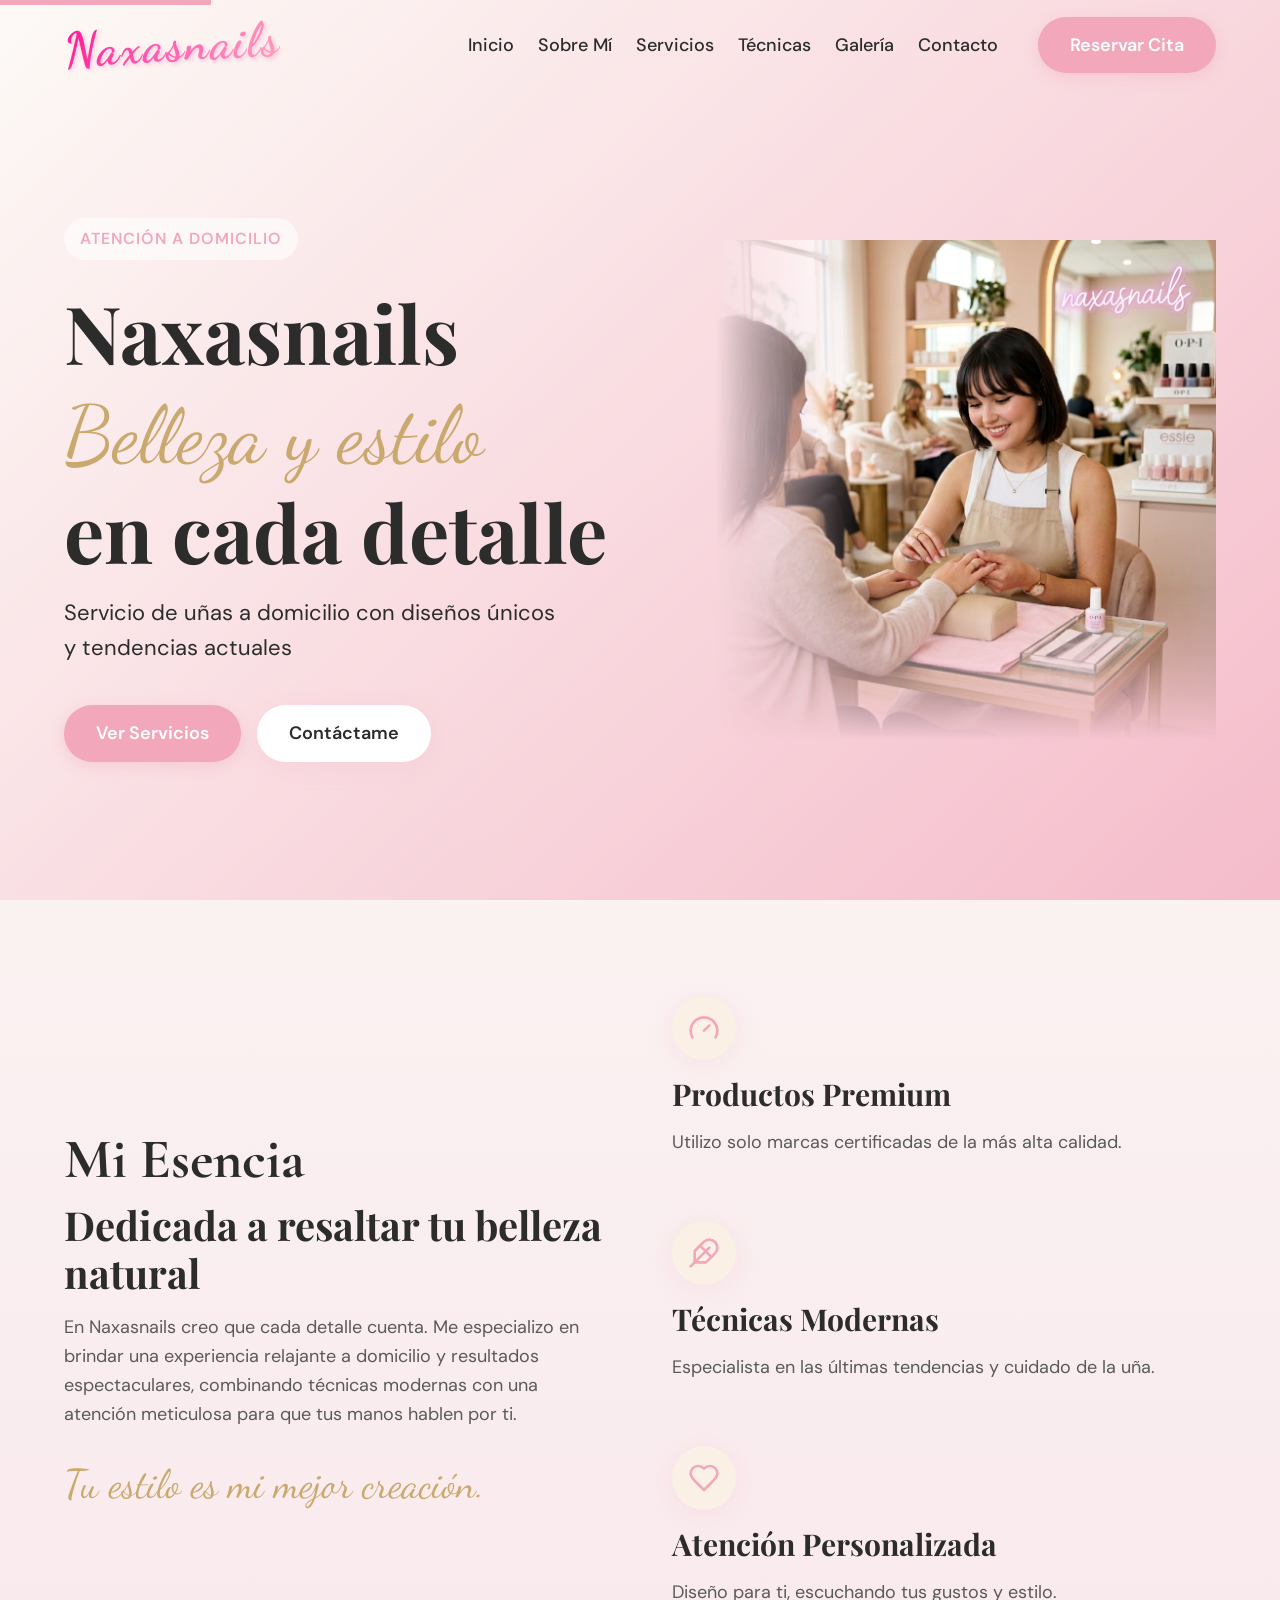
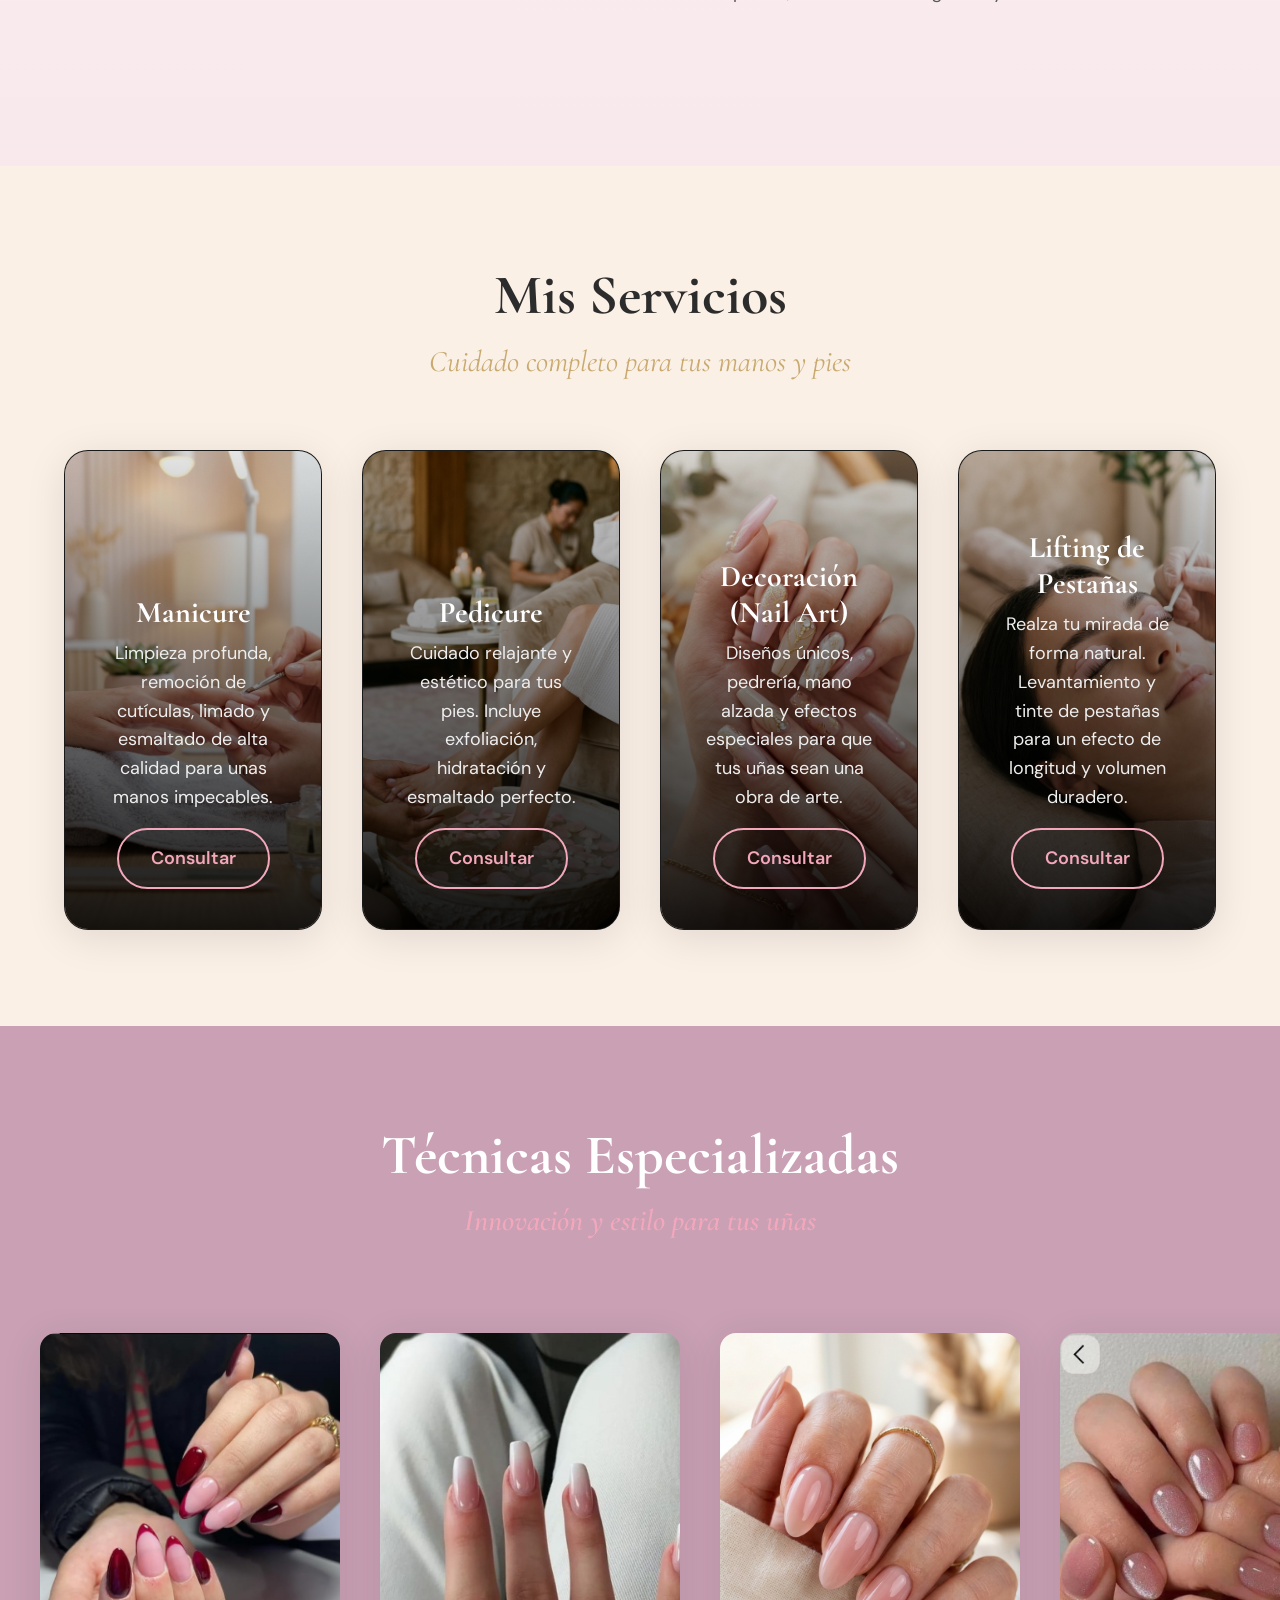
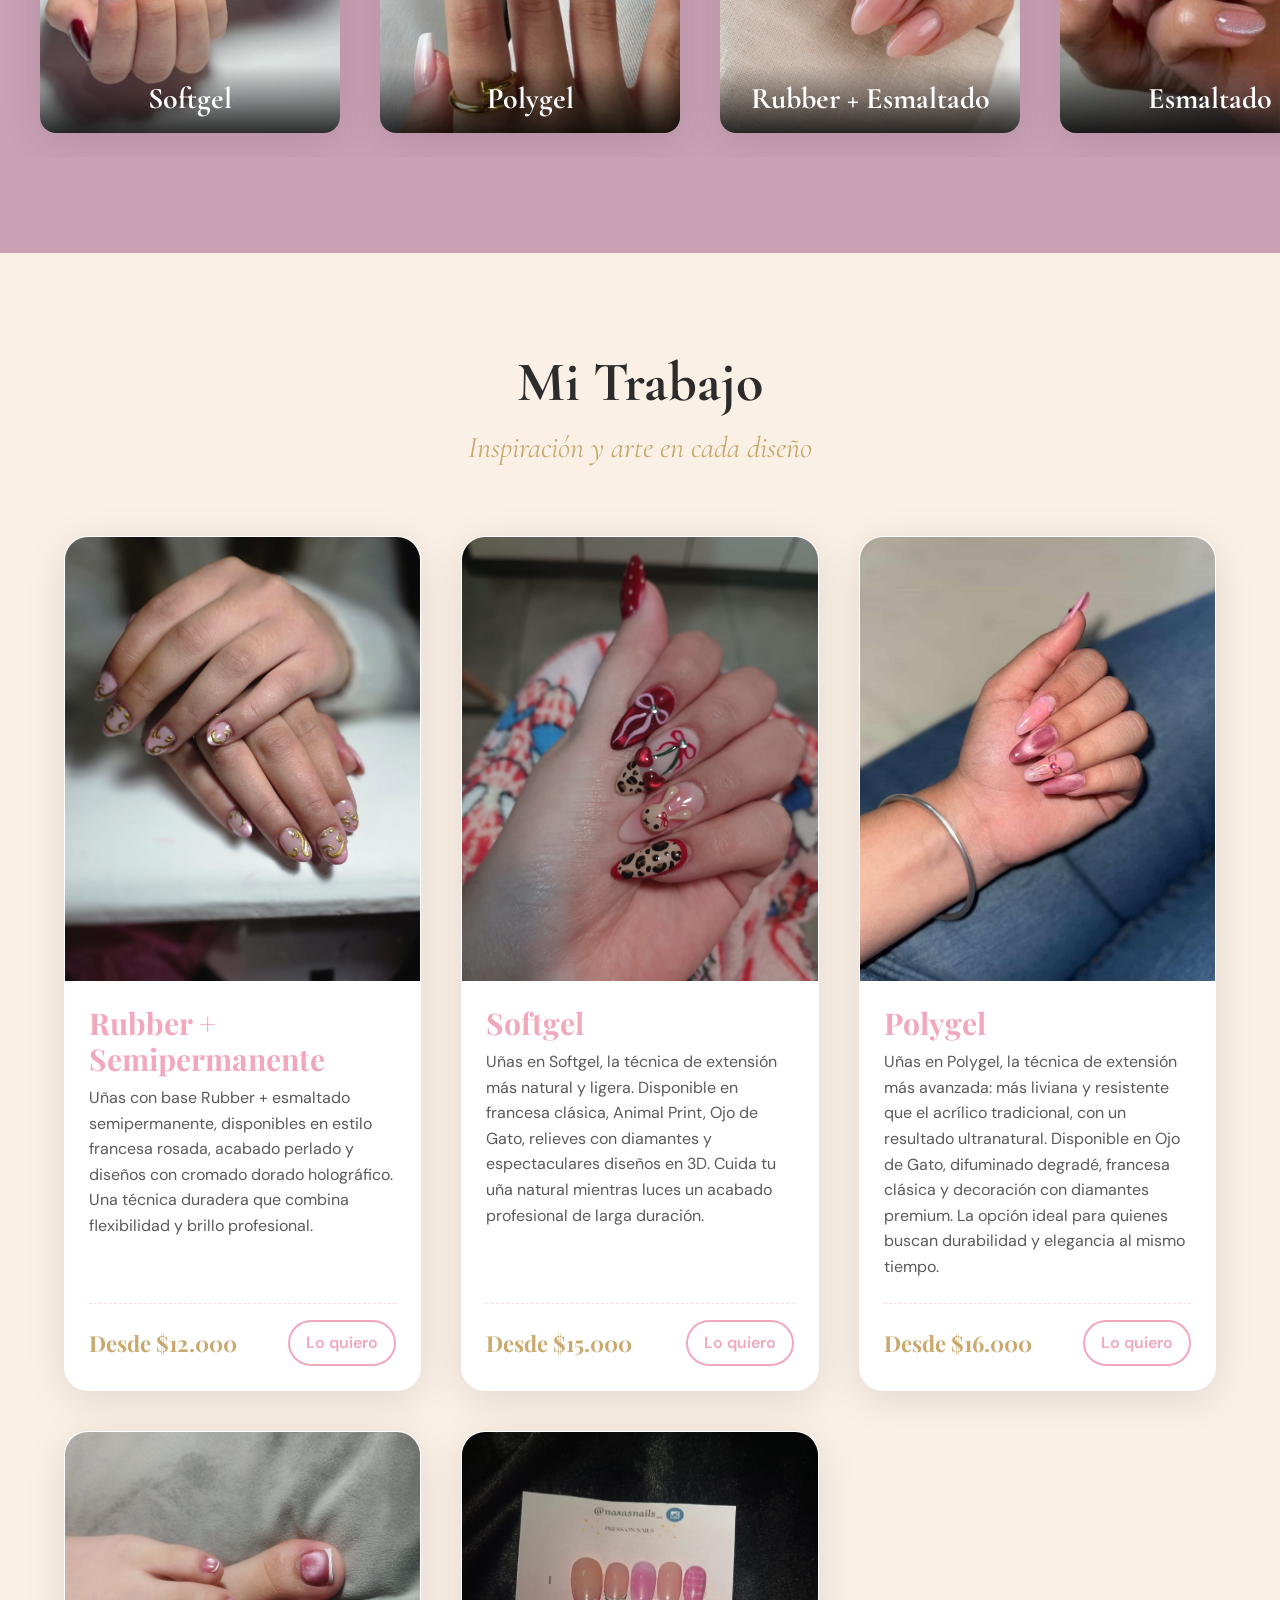
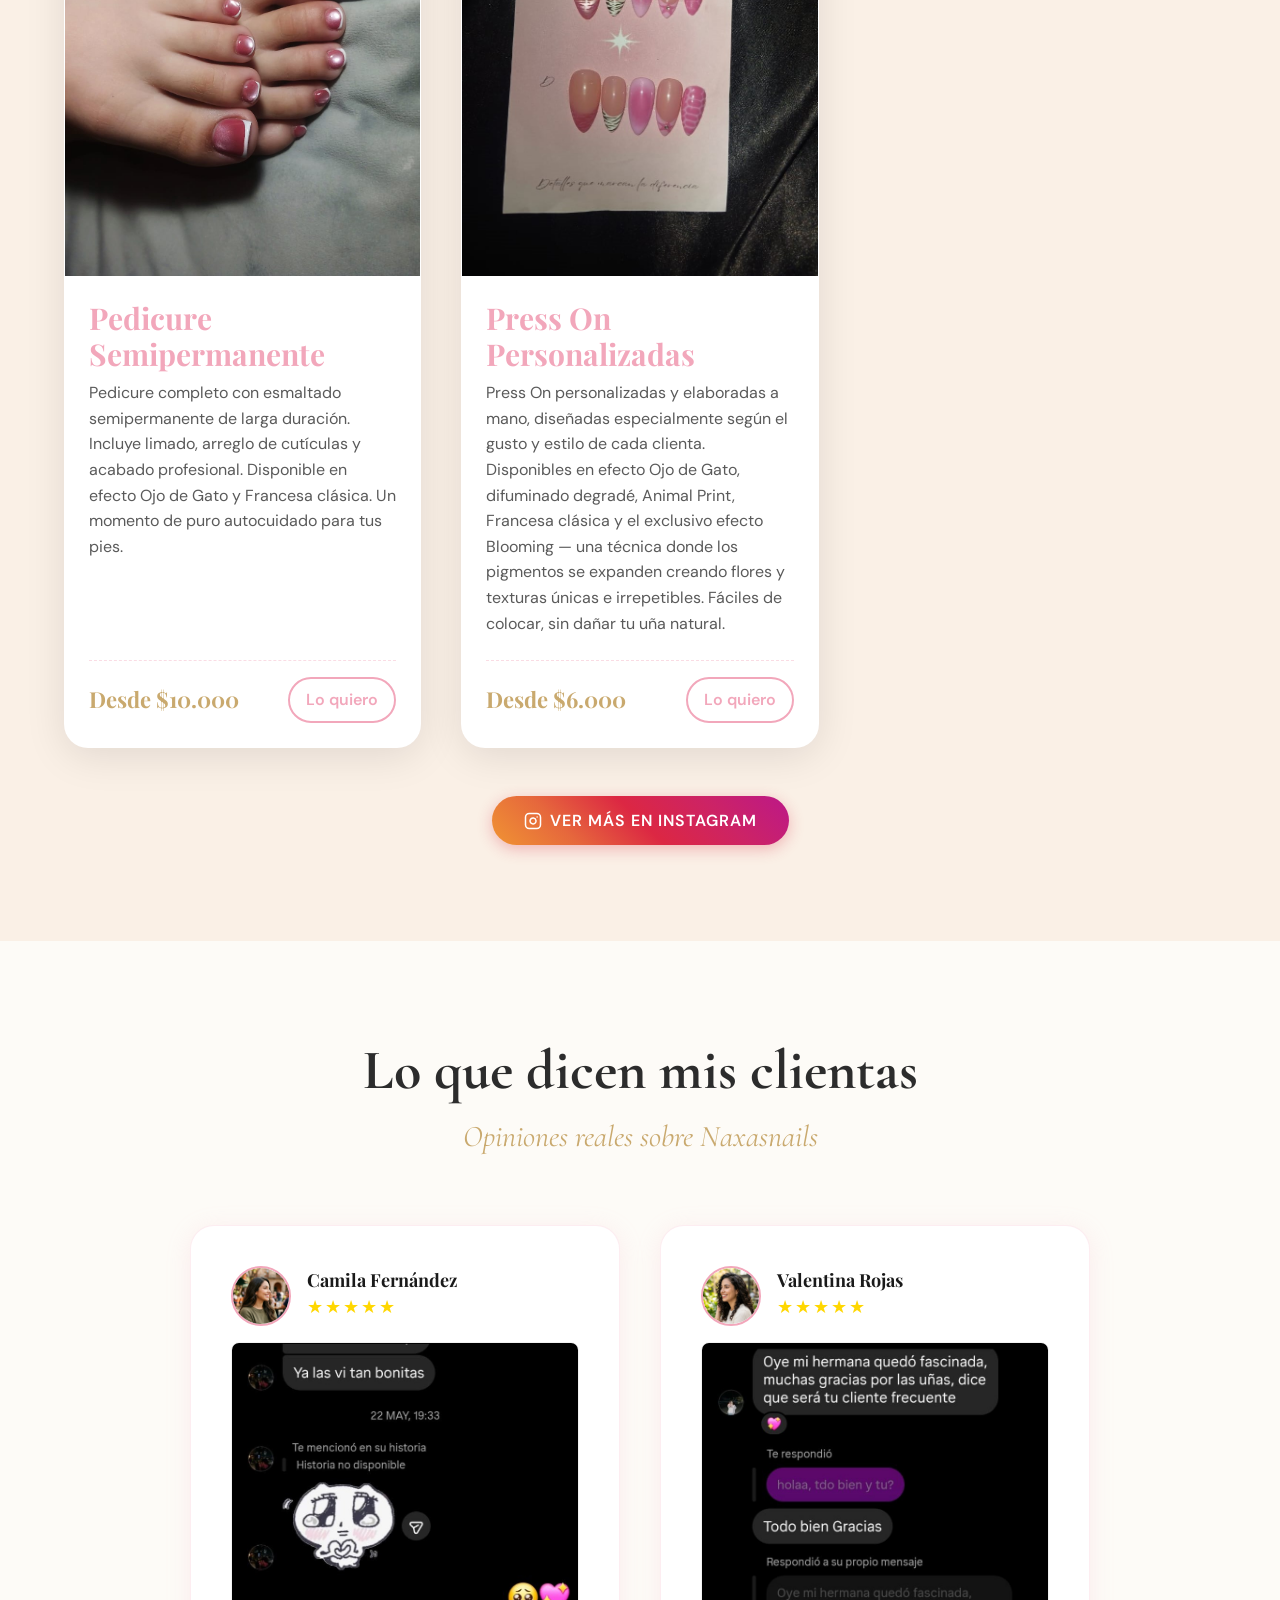
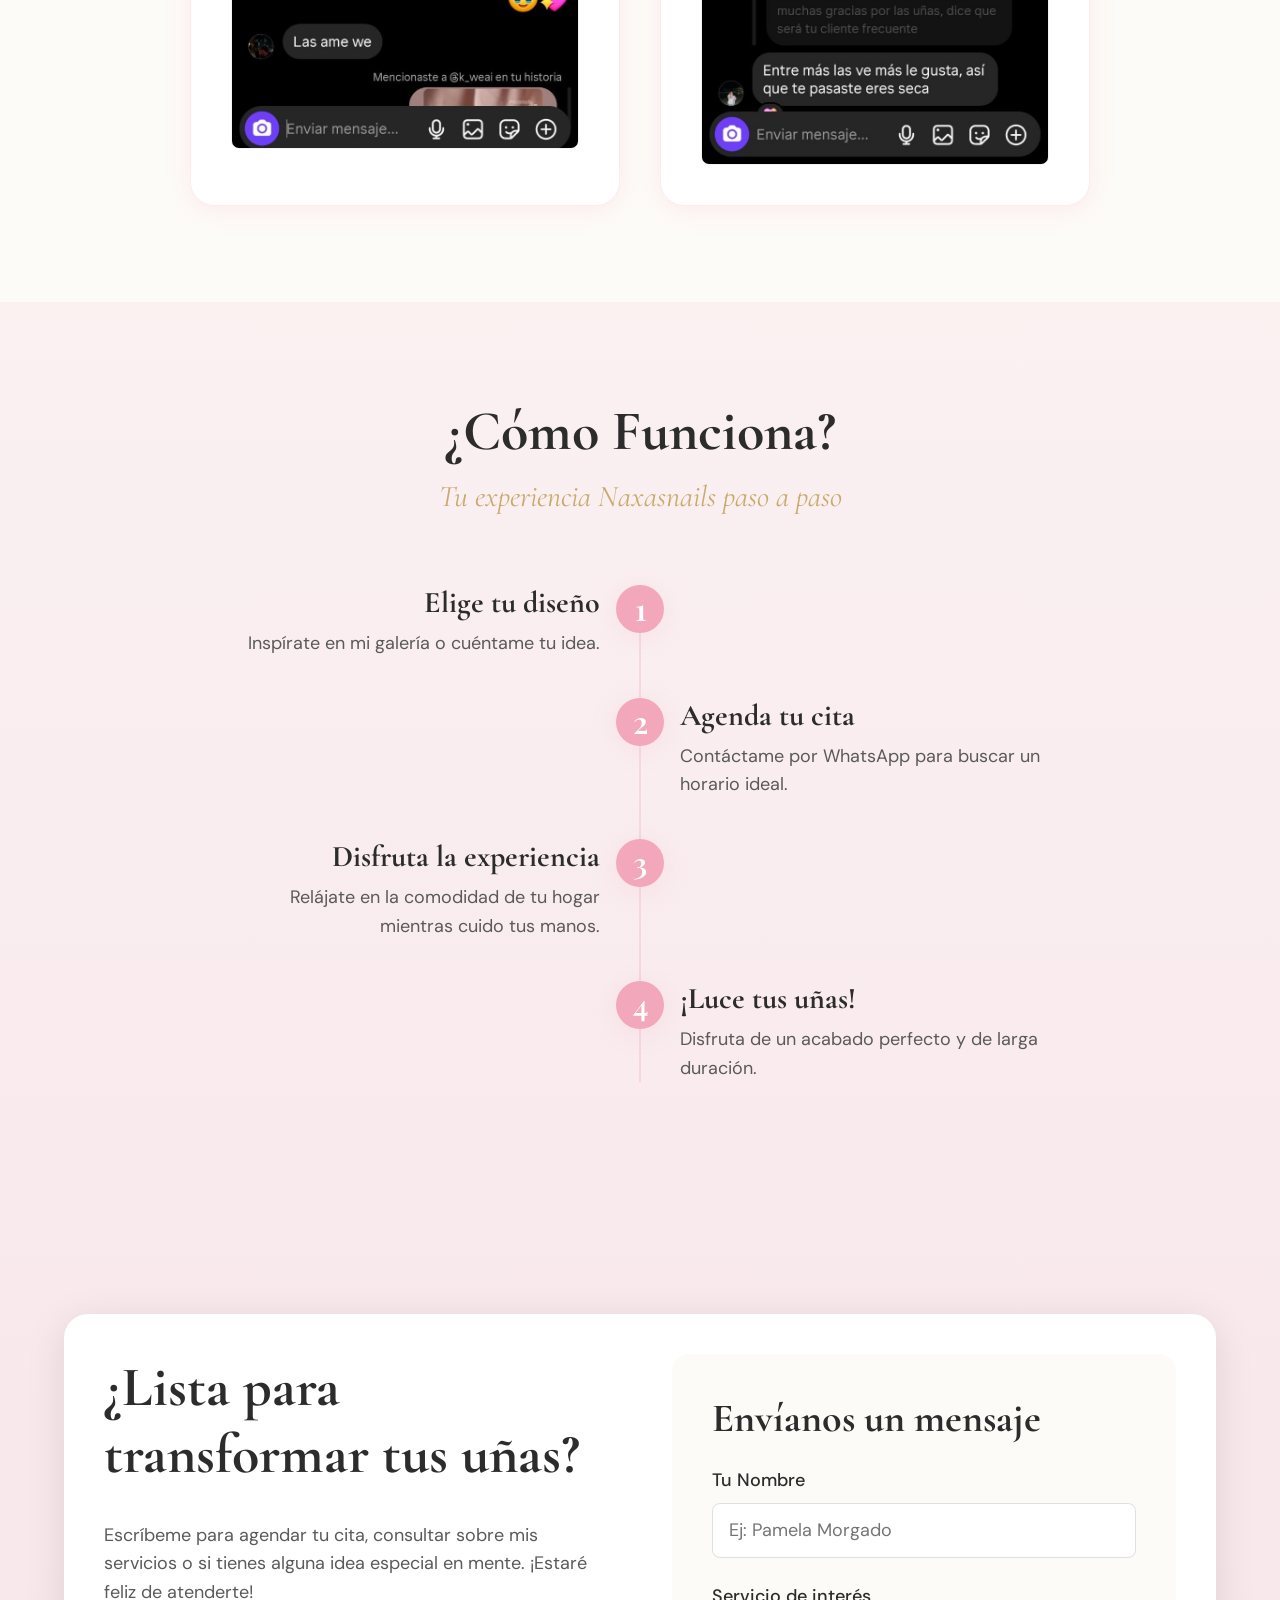
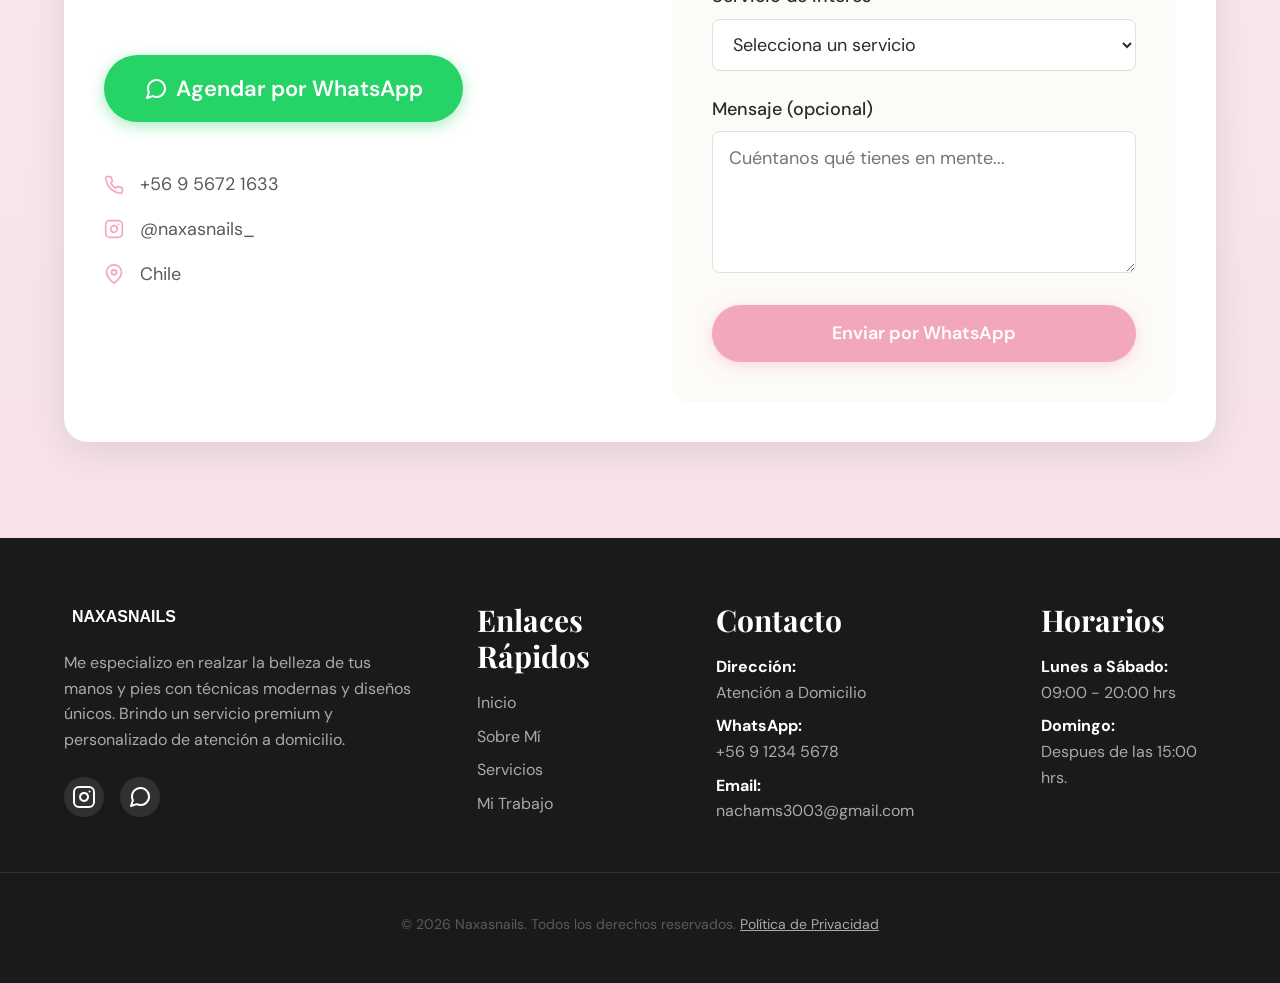
==== index.html @ a0b7cb3d "feat: subir archivos de Naxasnails" ====
<!DOCTYPE html>
<html lang="es">
<head>
    <meta charset="UTF-8">
    <meta name="viewport" content="width=device-width, initial-scale=1.0">
    <meta name="description" content="Naxasnails - Servicio de uñas a domicilio en Chile. Manicure, pedicure, softgel, polygel, press on, decoración de uñas. Belleza y estilo en cada detalle. Agenda por WhatsApp.">
    <meta name="keywords" content="manicure, pedicure, softgel, polygel, press on, rubber esmaltado, nail art, decoración uñas, uñas Chile, naxasnails, uñas a domicilio">
    <meta name="author" content="Naxasnails">
    <meta property="og:title" content="Naxasnails - Belleza y estilo en cada detalle">
    <meta property="og:description" content="Servicio de uñas a domicilio con diseños únicos">
    <meta property="og:image" content="images/hero-bg.svg">
    <meta property="og:url" content="https://naxasnails.cl">
    <meta property="og:type" content="website">
    <meta name="twitter:card" content="summary_large_image">
    <link rel="canonical" href="https://naxasnails.cl">
    
    <title>Naxasnails - Belleza y estilo en cada detalle</title>

    <!-- Google Fonts -->
    <link rel="preconnect" href="https://fonts.googleapis.com">
    <link rel="preconnect" href="https://fonts.gstatic.com" crossorigin>
    <link href="https://fonts.googleapis.com/css2?family=Cormorant+Garamond:ital,wght@0,400;0,600;1,400&family=DM+Sans:opsz,wght@9..40,400;9..40,500;9..40,700&family=Dancing+Script:wght@600&family=Playfair+Display:wght@400;600;700&display=swap" rel="stylesheet">
    
    <!-- CSS -->
    <link rel="stylesheet" href="css/styles.css">

    <!-- Schema.org JSON-LD -->
    <script type="application/ld+json">
    {
        "@context": "https://schema.org",
        "@type": "BeautySalon",
        "name": "Naxasnails",
        "image": "https://naxasnails.cl/images/hero-bg.svg",
        "telephone": "+56956721633",
        "address": {
            "@type": "PostalAddress",
            "addressLocality": "Chile",
            "addressCountry": "CL"
        },
        "sameAs": [
            "https://www.instagram.com/naxasnails_/"
        ]
    }
    </script>
</head>
<body>
    <a href="#main-content" class="skip-link">Ir al contenido principal</a>

    <!-- 1. HEADER NAVEGACIÓN -->
    <header class="header" id="header">
        <div class="container header__container">
            <a href="#" class="logo" aria-label="Naxasnails Inicio">
                <span class="logo__text">Naxasnails</span>
            </a>
            
            <button class="menu-toggle" aria-expanded="false" aria-controls="main-nav" aria-label="Abrir menú de navegación">
                <span class="hamburger"></span>
            </button>

            <nav class="nav" id="main-nav" role="navigation">
                <ul class="nav__list">
                    <li><a href="#hero" class="nav__link">Inicio</a></li>
                    <li><a href="#nosotros" class="nav__link">Sobre Mí</a></li>
                    <li><a href="#servicios" class="nav__link">Servicios</a></li>
                    <li><a href="#tecnicas" class="nav__link">Técnicas</a></li>
                    <li><a href="#galeria" class="nav__link">Galería</a></li>
                    <li><a href="#contacto" class="nav__link">Contacto</a></li>
                </ul>
                <a href="#" class="btn btn--primary nav__cta js-whatsapp-link" data-message="Hola Naxasnails! Quisiera consultar disponibilidad y agendar una cita.">Reservar Cita</a>
            </nav>
        </div>
    </header>

    <main id="main-content">
        <!-- 2. HERO -->
        <section id="hero" class="hero">
            <div class="hero__bg-image">
                <img src="images/hero-bg.svg" alt="Uñas artísticas hermosas en Naxasnails" loading="lazy">
            </div>
            <div class="hero__overlay"></div>
            
            <div class="container hero__content">
                <div class="hero__text reveal">
                    <span class="hero__badge">Atención a Domicilio</span>
                    <h1 class="hero__title">Naxasnails <br><span class="hero__title-accent">Belleza y estilo</span> <br>en cada detalle</h1>
                    <p class="hero__subtitle">Servicio de uñas a domicilio con diseños únicos y tendencias actuales</p>
                    <div class="hero__actions">
                        <a href="#servicios" class="btn btn--primary">Ver Servicios</a>
                        <a href="#" class="btn btn--secondary js-whatsapp-link" data-message="Hola! Vengo desde el sitio web y me gustaría más información.">Contáctame</a>
                    </div>
                </div>
                <div class="hero__image reveal" style="transition-delay: 0.2s;">
                    <img src="images/manicurista-final.png" alt="Manicurista trabajando" loading="lazy">
                </div>
            </div>
            <!-- Decorative particles will be added via CSS -->
            <div class="particles" aria-hidden="true"></div>
        </section>

        <!-- 3. NOSOTRAS -->
        <section id="nosotros" class="nosotros section">
            <div class="container">
                <div class="nosotros__grid">
                    <div class="nosotros__text reveal">
                        <h2 class="section-title">Mi Esencia</h2>
                        <h3 class="section-subtitle">Dedicada a resaltar tu belleza natural</h3>
                        <p>En Naxasnails creo que cada detalle cuenta. Me especializo en brindar una experiencia relajante a domicilio y resultados espectaculares, combinando técnicas modernas con una atención meticulosa para que tus manos hablen por ti.</p>
                        <p class="text-accent">Tu estilo es mi mejor creación.</p>
                    </div>
                    <div class="nosotros__features">
                        <div class="feature-card reveal" style="transition-delay: 0.1s;">
                            <div class="feature-card__icon" aria-hidden="true">
                                <svg xmlns="http://www.w3.org/2000/svg" width="32" height="32" viewBox="0 0 24 24" fill="none" stroke="currentColor" stroke-width="2" stroke-linecap="round" stroke-linejoin="round"><path d="m12 14 4-4"/><path d="M3.34 19a10 10 0 1 1 17.32 0"/></svg>
                            </div>
                            <h4>Productos Premium</h4>
                            <p>Utilizo solo marcas certificadas de la más alta calidad.</p>
                        </div>
                        <div class="feature-card reveal" style="transition-delay: 0.2s;">
                            <div class="feature-card__icon" aria-hidden="true">
                                <svg xmlns="http://www.w3.org/2000/svg" width="32" height="32" viewBox="0 0 24 24" fill="none" stroke="currentColor" stroke-width="2" stroke-linecap="round" stroke-linejoin="round"><path d="M20.24 12.24a6 6 0 0 0-8.49-8.49L5 10.5V19h8.5z"/><line x1="16" y1="8" x2="2" y2="22"/><line x1="17.5" y1="15" x2="9" y2="6.5"/></svg>
                            </div>
                            <h4>Técnicas Modernas</h4>
                            <p>Especialista en las últimas tendencias y cuidado de la uña.</p>
                        </div>
                        <div class="feature-card reveal" style="transition-delay: 0.3s;">
                            <div class="feature-card__icon" aria-hidden="true">
                                <svg xmlns="http://www.w3.org/2000/svg" width="32" height="32" viewBox="0 0 24 24" fill="none" stroke="currentColor" stroke-width="2" stroke-linecap="round" stroke-linejoin="round"><path d="M19 14c1.49-1.46 3-3.21 3-5.5A5.5 5.5 0 0 0 16.5 3c-1.76 0-3 .5-4.5 2-1.5-1.5-2.74-2-4.5-2A5.5 5.5 0 0 0 2 8.5c0 2.3 1.5 4.05 3 5.5l7 7Z"/></svg>
                            </div>
                            <h4>Atención Personalizada</h4>
                            <p>Diseño para ti, escuchando tus gustos y estilo.</p>
                        </div>
                    </div>
                </div>
            </div>
        </section>

        <!-- 4. SERVICIOS -->
        <section id="servicios" class="servicios section section--bg-alt">
            <div class="container">
                <div class="section-header text-center reveal">
                    <h2 class="section-title">Mis Servicios</h2>
                    <p class="section-desc">Cuidado completo para tus manos y pies</p>
                </div>
                
                <div class="grid cards-grid">
                    <article class="card reveal">
                        <div class="card__img-wrapper">
                            <img src="images/bg-manicure.png" alt="Servicio de Manicure Completo" loading="lazy" style="width: 100%; height: 100%; object-fit: cover;">
                        </div>
                        <div class="card__content">
                            <h3 class="card__title">Manicure</h3>
                            <p class="card__text">Limpieza profunda, remoción de cutículas, limado y esmaltado de alta calidad para unas manos impecables.</p>
                            <a href="#" class="btn btn--outline js-whatsapp-link" data-message="Hola! Quisiera consultar por el servicio de Manicure.">Consultar</a>
                        </div>
                    </article>
                    
                    <article class="card reveal" style="transition-delay: 0.1s;">
                        <div class="card__img-wrapper">
                            <img src="images/bg-pedicure.png" alt="Servicio de Pedicure Completo" loading="lazy" style="width: 100%; height: 100%; object-fit: cover;">
                        </div>
                        <div class="card__content">
                            <h3 class="card__title">Pedicure</h3>
                            <p class="card__text">Cuidado relajante y estético para tus pies. Incluye exfoliación, hidratación y esmaltado perfecto.</p>
                            <a href="#" class="btn btn--outline js-whatsapp-link" data-message="Hola! Quisiera consultar por el servicio de Pedicure.">Consultar</a>
                        </div>
                    </article>
                    
                    <article class="card reveal" style="transition-delay: 0.2s;">
                        <div class="card__img-wrapper">
                            <img src="images/bg-decoracion.png" alt="Servicio de Decoración" loading="lazy" style="width: 100%; height: 100%; object-fit: cover;">
                        </div>
                        <div class="card__content">
                            <h3 class="card__title">Decoración (Nail Art)</h3>
                            <p class="card__text">Diseños únicos, pedrería, mano alzada y efectos especiales para que tus uñas sean una obra de arte.</p>
                            <a href="#" class="btn btn--outline js-whatsapp-link" data-message="Hola! Quisiera consultar por decoración de uñas.">Consultar</a>
                        </div>
                    </article>

                    <article class="card reveal" style="transition-delay: 0.3s;">
                        <div class="card__img-wrapper">
                            <img src="images/bg-lifting.png" alt="Servicio de Lifting de Pestañas" loading="lazy" style="width: 100%; height: 100%; object-fit: cover;">
                        </div>
                        <div class="card__content">
                            <h3 class="card__title">Lifting de Pestañas</h3>
                            <p class="card__text">Realza tu mirada de forma natural. Levantamiento y tinte de pestañas para un efecto de longitud y volumen duradero.</p>
                            <a href="#" class="btn btn--outline js-whatsapp-link" data-message="Hola! Quisiera consultar por el servicio de Lifting de Pestañas.">Consultar</a>
                        </div>
                    </article>
                </div>
            </div>
        </section>

        <!-- 5. TÉCNICAS -->
        <section id="tecnicas" class="tecnicas section">
            <div class="container">
                <div class="section-header text-center reveal">
                    <h2 class="section-title text-white">Técnicas Especializadas</h2>
                    <p class="section-desc" style="color: var(--color-primary); font-weight: 600;">Innovación y estilo para tus uñas</p>
                </div>

                <div class="tecnicas__marquee">
                    <div class="tecnicas__marquee-track">
                        <!-- Original Set -->
                        <div class="flip-card">
                            <div class="flip-card__inner">
                                <div class="flip-card__front">
                                    <img src="images/softgel_uña.jpeg" alt="Técnica Softgel" loading="lazy" class="flip-card__img">
                                    <h3 class="flip-card__title">Softgel</h3>
                                </div>
                                <div class="flip-card__back">
                                    <h3>Softgel</h3>
                                    <p>Extensiones completas ligeras y duraderas, pre-moldeadas que se adhieren a tu uña natural para un look perfecto e inmediato.</p>
                                    <a href="#" class="btn btn--white js-whatsapp-link" data-message="Hola! Quisiera más información sobre la técnica Softgel.">Agendar Softgel</a>
                                </div>
                            </div>
                        </div>

                        <div class="flip-card">
                            <div class="flip-card__inner">
                                <div class="flip-card__front">
                                    <img src="images/polygel_uña.jpeg" alt="Técnica Polygel" loading="lazy" class="flip-card__img">
                                    <h3 class="flip-card__title">Polygel</h3>
                                </div>
                                <div class="flip-card__back">
                                    <h3>Polygel</h3>
                                    <p>El equilibrio perfecto entre acrílico y gel. Ligero, flexible y muy resistente, ideal para reconstrucción o extensiones.</p>
                                    <a href="#" class="btn btn--white js-whatsapp-link" data-message="Hola! Quisiera más información sobre la técnica Polygel.">Agendar Polygel</a>
                                </div>
                            </div>
                        </div>

                        <div class="flip-card">
                            <div class="flip-card__inner">
                                <div class="flip-card__front">
                                    <img src="images/bg-rubber.png" alt="Técnica Rubber + Esmaltado" loading="lazy" class="flip-card__img">
                                    <h3 class="flip-card__title">Rubber + Esmaltado</h3>
                                </div>
                                <div class="flip-card__back">
                                    <h3>Rubber Base</h3>
                                    <p>Nivelación con base rubber que aporta volumen, fuerza y resistencia a tu uña natural, seguido de un esmaltado perfecto.</p>
                                    <a href="#" class="btn btn--white js-whatsapp-link" data-message="Hola! Quisiera más información sobre la técnica Rubber.">Agendar Rubber</a>
                                </div>
                            </div>
                        </div>

                        <div class="flip-card">
                            <div class="flip-card__inner">
                                <div class="flip-card__front">
                                    <img src="images/esmaltado_permanente_uña.jpeg" alt="Esmaltado Tradicional" loading="lazy" class="flip-card__img">
                                    <h3 class="flip-card__title">Esmaltado</h3>
                                </div>
                                <div class="flip-card__back">
                                    <h3>Esmaltado</h3>
                                    <p>Aplicación de esmalte de larga duración con acabados brillantes o mate, cuidando siempre la salud de tu uña natural.</p>
                                    <a href="#" class="btn btn--white js-whatsapp-link" data-message="Hola! Quisiera agendar un Esmaltado.">Agendar Esmaltado</a>
                                </div>
                            </div>
                        </div>

                        <!-- Duplicated Set for Infinite Scroll -->
                        <div class="flip-card" aria-hidden="true">
                            <div class="flip-card__inner">
                                <div class="flip-card__front">
                                    <img src="images/softgel_uña.jpeg" alt="Técnica Softgel" loading="lazy" class="flip-card__img">
                                    <h3 class="flip-card__title">Softgel</h3>
                                </div>
                                <div class="flip-card__back">
                                    <h3>Softgel</h3>
                                    <p>Extensiones completas ligeras y duraderas, pre-moldeadas que se adhieren a tu uña natural para un look perfecto e inmediato.</p>
                                    <a href="#" class="btn btn--white js-whatsapp-link" data-message="Hola! Quisiera más información sobre la técnica Softgel.">Agendar Softgel</a>
                                </div>
                            </div>
                        </div>

                        <div class="flip-card" aria-hidden="true">
                            <div class="flip-card__inner">
                                <div class="flip-card__front">
                                    <img src="images/polygel_uña.jpeg" alt="Técnica Polygel" loading="lazy" class="flip-card__img">
                                    <h3 class="flip-card__title">Polygel</h3>
                                </div>
                                <div class="flip-card__back">
                                    <h3>Polygel</h3>
                                    <p>El equilibrio perfecto entre acrílico y gel. Ligero, flexible y muy resistente, ideal para reconstrucción o extensiones.</p>
                                    <a href="#" class="btn btn--white js-whatsapp-link" data-message="Hola! Quisiera más información sobre la técnica Polygel.">Agendar Polygel</a>
                                </div>
                            </div>
                        </div>

                        <div class="flip-card" aria-hidden="true">
                            <div class="flip-card__inner">
                                <div class="flip-card__front">
                                    <img src="images/bg-rubber.png" alt="Técnica Rubber + Esmaltado" loading="lazy" class="flip-card__img">
                                    <h3 class="flip-card__title">Rubber + Esmaltado</h3>
                                </div>
                                <div class="flip-card__back">
                                    <h3>Rubber Base</h3>
                                    <p>Nivelación con base rubber que aporta volumen, fuerza y resistencia a tu uña natural, seguido de un esmaltado perfecto.</p>
                                    <a href="#" class="btn btn--white js-whatsapp-link" data-message="Hola! Quisiera más información sobre la técnica Rubber.">Agendar Rubber</a>
                                </div>
                            </div>
                        </div>

                        <div class="flip-card" aria-hidden="true">
                            <div class="flip-card__inner">
                                <div class="flip-card__front">
                                    <img src="images/esmaltado_permanente_uña.jpeg" alt="Esmaltado Tradicional" loading="lazy" class="flip-card__img">
                                    <h3 class="flip-card__title">Esmaltado</h3>
                                </div>
                                <div class="flip-card__back">
                                    <h3>Esmaltado</h3>
                                    <p>Aplicación de esmalte de larga duración con acabados brillantes o mate, cuidando siempre la salud de tu uña natural.</p>
                                    <a href="#" class="btn btn--white js-whatsapp-link" data-message="Hola! Quisiera agendar un Esmaltado.">Agendar Esmaltado</a>
                                </div>
                            </div>
                        </div>
                    </div>
                </div>
            </div>
        </section>

        <!-- 6. GALERÍA -->
        <section id="galeria" class="galeria section section--bg-alt">
            <div class="container">
                <div class="section-header text-center reveal">
                    <h2 class="section-title">Mi Trabajo</h2>
                    <p class="section-desc">Inspiración y arte en cada diseño</p>
                </div>
                
                <div class="gallery-grid">
                    <!-- Gallery items -->
                    <!-- Trabajo 1 -->
                    <article class="work-card reveal">
                        <div class="work-card__img-wrapper">
                            <img src="images/trabajo-1.jpg" alt="Uñas con base Rubber y esmaltado semipermanente" loading="lazy" data-large="images/trabajo-1.jpg">
                        </div>
                        <div class="work-card__content">
                            <h3 class="work-card__title">Rubber + Semipermanente</h3>
                            <p class="work-card__desc">Uñas con base Rubber + esmaltado semipermanente, disponibles en estilo francesa rosada, acabado perlado y diseños con cromado dorado holográfico. Una técnica duradera que combina flexibilidad y brillo profesional.</p>
                            <div class="work-card__footer">
                                <span class="work-card__price">Desde $12.000</span>
                                <a href="#" class="btn btn--outline btn--sm js-whatsapp-link" data-message="Hola! Quisiera agendar el servicio de Rubber + Semipermanente (Desde $12.000)">Lo quiero</a>
                            </div>
                        </div>
                    </article>

                    <!-- Trabajo 2 -->
                    <article class="work-card reveal" style="transition-delay: 0.1s;">
                        <div class="work-card__img-wrapper">
                            <img src="images/trabajo-2.jpg" alt="Uñas en Softgel" loading="lazy" data-large="images/trabajo-2.jpg">
                        </div>
                        <div class="work-card__content">
                            <h3 class="work-card__title">Softgel</h3>
                            <p class="work-card__desc">Uñas en Softgel, la técnica de extensión más natural y ligera. Disponible en francesa clásica, Animal Print, Ojo de Gato, relieves con diamantes y espectaculares diseños en 3D. Cuida tu uña natural mientras luces un acabado profesional de larga duración.</p>
                            <div class="work-card__footer">
                                <span class="work-card__price">Desde $15.000</span>
                                <a href="#" class="btn btn--outline btn--sm js-whatsapp-link" data-message="Hola! Quisiera agendar el servicio de Uñas en Softgel (Desde $15.000)">Lo quiero</a>
                            </div>
                        </div>
                    </article>

                    <!-- Trabajo 3 -->
                    <article class="work-card reveal" style="transition-delay: 0.2s;">
                        <div class="work-card__img-wrapper">
                            <img src="images/trabajo-3.jpg" alt="Uñas en Polygel" loading="lazy" data-large="images/trabajo-3.jpg">
                        </div>
                        <div class="work-card__content">
                            <h3 class="work-card__title">Polygel</h3>
                            <p class="work-card__desc">Uñas en Polygel, la técnica de extensión más avanzada: más liviana y resistente que el acrílico tradicional, con un resultado ultranatural. Disponible en Ojo de Gato, difuminado degradé, francesa clásica y decoración con diamantes premium. La opción ideal para quienes buscan durabilidad y elegancia al mismo tiempo.</p>
                            <div class="work-card__footer">
                                <span class="work-card__price">Desde $16.000</span>
                                <a href="#" class="btn btn--outline btn--sm js-whatsapp-link" data-message="Hola! Quisiera agendar el servicio de Uñas en Polygel (Desde $16.000)">Lo quiero</a>
                            </div>
                        </div>
                    </article>

                    <!-- Trabajo 4 -->
                    <article class="work-card reveal">
                        <div class="work-card__img-wrapper">
                            <img src="images/trabajo-4.jpg" alt="Pedicure con Esmaltado Semipermanente" loading="lazy" data-large="images/trabajo-4.jpg">
                        </div>
                        <div class="work-card__content">
                            <h3 class="work-card__title">Pedicure Semipermanente</h3>
                            <p class="work-card__desc">Pedicure completo con esmaltado semipermanente de larga duración. Incluye limado, arreglo de cutículas y acabado profesional. Disponible en efecto Ojo de Gato y Francesa clásica. Un momento de puro autocuidado para tus pies.</p>
                            <div class="work-card__footer">
                                <span class="work-card__price">Desde $10.000</span>
                                <a href="#" class="btn btn--outline btn--sm js-whatsapp-link" data-message="Hola! Quisiera agendar el servicio de Pedicure Semipermanente (Desde $10.000)">Lo quiero</a>
                            </div>
                        </div>
                    </article>

                    <!-- Trabajo 5 -->
                    <article class="work-card reveal" style="transition-delay: 0.1s;">
                        <div class="work-card__img-wrapper">
                            <img src="images/trabajo-5.jpg" alt="Uñas Press On personalizadas" loading="lazy" data-large="images/trabajo-5.jpg">
                        </div>
                        <div class="work-card__content">
                            <h3 class="work-card__title">Press On Personalizadas</h3>
                            <p class="work-card__desc">Press On personalizadas y elaboradas a mano, diseñadas especialmente según el gusto y estilo de cada clienta. Disponibles en efecto Ojo de Gato, difuminado degradé, Animal Print, Francesa clásica y el exclusivo efecto Blooming — una técnica donde los pigmentos se expanden creando flores y texturas únicas e irrepetibles. Fáciles de colocar, sin dañar tu uña natural.</p>
                            <div class="work-card__footer">
                                <span class="work-card__price">Desde $6.000</span>
                                <a href="#" class="btn btn--outline btn--sm js-whatsapp-link" data-message="Hola! Quisiera cotizar un set de uñas Press On personalizadas (Desde $6.000)">Lo quiero</a>
                            </div>
                        </div>
                    </article>
                </div>
                
                <div class="text-center" style="margin-top: 3rem;">
                    <a href="https://www.instagram.com/naxasnails_/" target="_blank" rel="noopener noreferrer" class="btn--instagram">
                        <svg xmlns="http://www.w3.org/2000/svg" width="18" height="18" viewBox="0 0 24 24" fill="none" stroke="currentColor" stroke-width="2" stroke-linecap="round" stroke-linejoin="round" style="margin-right:8px"><rect x="2" y="2" width="20" height="20" rx="5" ry="5"/><path d="M16 11.37A4 4 0 1 1 12.63 8 4 4 0 0 1 16 11.37z"/><line x1="17.5" y1="6.5" x2="17.51" y2="6.5"/></svg>
                        Ver más en Instagram
                    </a>
                </div>
            </div>
        </section>

        <!-- TESTIMONIOS -->
        <section class="testimonios section">
            <div class="container">
                <div class="section-header text-center reveal">
                    <h2 class="section-title">Lo que dicen mis clientas</h2>
                    <p class="section-desc">Opiniones reales sobre Naxasnails</p>
                </div>
                
                <div class="testimonios__grid">
                    <div class="testimonial-card reveal">
                        <div class="testimonial-card__header">
                            <img src="images/comentario1.png" alt="Camila Fernández" class="testimonial-card__img" loading="lazy">
                            <div>
                                <h4 class="testimonial-card__name">Camila Fernández</h4>
                                <div class="testimonial-card__stars">★★★★★</div>
                            </div>
                        </div>
                        <img src="images/comen1.jpeg" alt="Reseña de clienta" class="testimonial-card__review-img" loading="lazy">
                    </div>

                    <div class="testimonial-card reveal" style="transition-delay: 0.1s;">
                        <div class="testimonial-card__header">
                            <img src="images/comentario2.png" alt="Valentina Rojas" class="testimonial-card__img" loading="lazy">
                            <div>
                                <h4 class="testimonial-card__name">Valentina Rojas</h4>
                                <div class="testimonial-card__stars">★★★★★</div>
                            </div>
                        </div>
                        <img src="images/comen2.jpeg" alt="Reseña de clienta" class="testimonial-card__review-img" loading="lazy">
                    </div>
                </div>
            </div>
        </section>

        <!-- 7. PROCESO -->
        <section id="proceso" class="proceso section">
            <div class="container">
                <div class="section-header text-center reveal">
                    <h2 class="section-title">¿Cómo Funciona?</h2>
                    <p class="section-desc">Tu experiencia Naxasnails paso a paso</p>
                </div>

                <div class="timeline">
                    <div class="timeline__item reveal">
                        <div class="timeline__icon">1</div>
                        <div class="timeline__content">
                            <h4>Elige tu diseño</h4>
                            <p>Inspírate en mi galería o cuéntame tu idea.</p>
                        </div>
                    </div>
                    <div class="timeline__item reveal" style="transition-delay: 0.1s;">
                        <div class="timeline__icon">2</div>
                        <div class="timeline__content">
                            <h4>Agenda tu cita</h4>
                            <p>Contáctame por WhatsApp para buscar un horario ideal.</p>
                        </div>
                    </div>
                    <div class="timeline__item reveal" style="transition-delay: 0.2s;">
                        <div class="timeline__icon">3</div>
                        <div class="timeline__content">
                            <h4>Disfruta la experiencia</h4>
                            <p>Relájate en la comodidad de tu hogar mientras cuido tus manos.</p>
                        </div>
                    </div>
                    <div class="timeline__item reveal" style="transition-delay: 0.3s;">
                        <div class="timeline__icon">4</div>
                        <div class="timeline__content">
                            <h4>¡Luce tus uñas!</h4>
                            <p>Disfruta de un acabado perfecto y de larga duración.</p>
                        </div>
                    </div>
                </div>
            </div>
        </section>

        <!-- 8. CONTACTO -->
        <section id="contacto" class="contacto section">
            <div class="container">
                <div class="contacto__wrapper reveal">
                    <div class="contacto__info">
                        <h2 class="section-title">¿Lista para transformar tus uñas?</h2>
                        <p>Escríbeme para agendar tu cita, consultar sobre mis servicios o si tienes alguna idea especial en mente. ¡Estaré feliz de atenderte!</p>
                        
                        <a href="#" class="btn btn--whatsapp pulse-animation js-whatsapp-link" data-message="Hola Naxasnails! Me gustaría agendar una cita.">
                            <svg xmlns="http://www.w3.org/2000/svg" width="24" height="24" viewBox="0 0 24 24" fill="none" stroke="currentColor" stroke-width="2" stroke-linecap="round" stroke-linejoin="round"><path d="M21 11.5a8.38 8.38 0 0 1-.9 3.8 8.5 8.5 0 0 1-7.6 4.7 8.38 8.38 0 0 1-3.8-.9L3 21l1.9-5.7a8.38 8.38 0 0 1-.9-3.8 8.5 8.5 0 0 1 4.7-7.6 8.38 8.38 0 0 1 3.8-.9h.5a8.48 8.48 0 0 1 8 8v.5z"/></svg>
                            Agendar por WhatsApp
                        </a>
                        
                        <div class="contacto__details">
                            <div class="contacto__detail-item">
                                <svg xmlns="http://www.w3.org/2000/svg" width="20" height="20" viewBox="0 0 24 24" fill="none" stroke="currentColor" stroke-width="2" stroke-linecap="round" stroke-linejoin="round"><path d="M22 16.92v3a2 2 0 0 1-2.18 2 19.79 19.79 0 0 1-8.63-3.07 19.5 19.5 0 0 1-6-6 19.79 19.79 0 0 1-3.07-8.67A2 2 0 0 1 4.11 2h3a2 2 0 0 1 2 1.72 12.84 12.84 0 0 0 .7 2.81 2 2 0 0 1-.45 2.11L8.09 9.91a16 16 0 0 0 6 6l1.27-1.27a2 2 0 0 1 2.11-.45 12.84 12.84 0 0 0 2.81.7A2 2 0 0 1 22 16.92z"/></svg>
                                <span>+56 9 5672 1633</span>
                            </div>
                            <div class="contacto__detail-item">
                                <svg xmlns="http://www.w3.org/2000/svg" width="20" height="20" viewBox="0 0 24 24" fill="none" stroke="currentColor" stroke-width="2" stroke-linecap="round" stroke-linejoin="round"><rect x="2" y="2" width="20" height="20" rx="5" ry="5"/><path d="M16 11.37A4 4 0 1 1 12.63 8 4 4 0 0 1 16 11.37z"/><line x1="17.5" y1="6.5" x2="17.51" y2="6.5"/></svg>
                                <a href="https://www.instagram.com/naxasnails_/" target="_blank" rel="noopener noreferrer">@naxasnails_</a>
                            </div>
                            <div class="contacto__detail-item">
                                <svg xmlns="http://www.w3.org/2000/svg" width="20" height="20" viewBox="0 0 24 24" fill="none" stroke="currentColor" stroke-width="2" stroke-linecap="round" stroke-linejoin="round"><path d="M21 10c0 7-9 13-9 13s-9-6-9-13a9 9 0 0 1 18 0z"/><circle cx="12" cy="10" r="3"/></svg>
                                <span>Chile</span>
                            </div>
                        </div>
                    </div>
                    
                    <div class="contacto__form-container">
                        <form id="contact-form" class="form">
                            <h3 class="form__title">Envíanos un mensaje</h3>
                            
                            <div class="form__group">
                                <label for="nombre">Tu Nombre</label>
                                <input type="text" id="nombre" name="nombre" required placeholder="Ej: Pamela Morgado">
                            </div>
                            
                            <div class="form__group">
                                <label for="servicio">Servicio de interés</label>
                                <select id="servicio" name="servicio" required>
                                    <option value="" disabled selected>Selecciona un servicio</option>
                                    <option value="Manicure/Pedicure">Manicure / Pedicure</option>
                                    <option value="Softgel">Softgel</option>
                                    <option value="Polygel">Polygel</option>
                                    <option value="Rubber">Rubber + Esmaltado</option>
                                    <option value="Esmaltado">Esmaltado Tradicional</option>
                                    <option value="Press On">Press On</option>
                                    <option value="Nail Art">Decoración / Nail Art</option>
                                    <option value="Otro">Otro / Consultar</option>
                                </select>
                            </div>
                            
                            <div class="form__group">
                                <label for="mensaje">Mensaje (opcional)</label>
                                <textarea id="mensaje" name="mensaje" rows="4" placeholder="Cuéntanos qué tienes en mente..."></textarea>
                            </div>
                            
                            <button type="submit" class="btn btn--primary btn--full">Enviar por WhatsApp</button>
                        </form>
                    </div>
                </div>
            </div>
        </section>
    </main>

    <!-- 9. FOOTER -->
    <footer class="footer">
        <div class="container footer__container">
            <div class="footer__brand">
                <img src="images/logo.svg" alt="Naxasnails" width="120" height="32" class="footer__logo">
                <p class="footer__desc">Me especializo en realzar la belleza de tus manos y pies con técnicas modernas y diseños únicos. Brindo un servicio premium y personalizado de atención a domicilio.</p>
                <div class="social-icons" style="margin-top: var(--space-md);">
                    <a href="https://www.instagram.com/naxasnails_/" target="_blank" rel="noopener noreferrer" aria-label="Síguenos en Instagram">
                        <svg xmlns="http://www.w3.org/2000/svg" width="24" height="24" viewBox="0 0 24 24" fill="none" stroke="currentColor" stroke-width="2" stroke-linecap="round" stroke-linejoin="round"><rect x="2" y="2" width="20" height="20" rx="5" ry="5"/><path d="M16 11.37A4 4 0 1 1 12.63 8 4 4 0 0 1 16 11.37z"/><line x1="17.5" y1="6.5" x2="17.51" y2="6.5"/></svg>
                    </a>
                    <a href="#" class="js-whatsapp-link" data-message="Hola!" aria-label="Escríbenos por WhatsApp">
                        <svg xmlns="http://www.w3.org/2000/svg" width="24" height="24" viewBox="0 0 24 24" fill="none" stroke="currentColor" stroke-width="2" stroke-linecap="round" stroke-linejoin="round"><path d="M21 11.5a8.38 8.38 0 0 1-.9 3.8 8.5 8.5 0 0 1-7.6 4.7 8.38 8.38 0 0 1-3.8-.9L3 21l1.9-5.7a8.38 8.38 0 0 1-.9-3.8 8.5 8.5 0 0 1 4.7-7.6 8.38 8.38 0 0 1 3.8-.9h.5a8.48 8.48 0 0 1 8 8v.5z"/></svg>
                    </a>
                </div>
            </div>
            
            <div class="footer__links">
                <h4>Enlaces Rápidos</h4>
                <ul>
                    <li><a href="#hero">Inicio</a></li>
                    <li><a href="#nosotros">Sobre Mí</a></li>
                    <li><a href="#servicios">Servicios</a></li>
                    <li><a href="#galeria">Mi Trabajo</a></li>
                </ul>
            </div>
            
            <div class="footer__contact">
                <h4>Contacto</h4>
                <ul>
                    <li style="margin-bottom: 8px;"><strong style="color:white;">Dirección:</strong><br> Atención a Domicilio</li>
                    <li style="margin-bottom: 8px;"><strong style="color:white;">WhatsApp:</strong><br> +56 9 1234 5678</li>
                    <li><strong style="color:white;">Email:</strong><br> nachams3003@gmail.com</li>
                </ul>
            </div>

            <div class="footer__schedule">
                <h4>Horarios</h4>
                <ul>
                    <li style="margin-bottom: 8px;"><strong style="color:white;">Lunes a Sábado:</strong><br> 09:00 - 20:00 hrs</li>
                    <li><strong style="color:white;">Domingo:</strong><br> Despues de las 15:00 hrs.</li>
                </ul>
            </div>
        </div>
        <div class="footer__bottom">
            <p>&copy; 2026 Naxasnails. Todos los derechos reservados. <a href="#" class="privacy-link">Política de Privacidad</a></p>
        </div>
    </footer>

    <!-- Botón Scroll to Top -->
    <button id="back-to-top" class="back-to-top" aria-label="Volver arriba">
        <svg xmlns="http://www.w3.org/2000/svg" width="24" height="24" viewBox="0 0 24 24" fill="none" stroke="currentColor" stroke-width="2" stroke-linecap="round" stroke-linejoin="round"><path d="m18 15-6-6-6 6"/></svg>
    </button>

    <!-- Modal Lightbox Galería -->
    <div id="lightbox" class="lightbox" aria-hidden="true" role="dialog" aria-modal="true" aria-label="Visualizador de imagen">
        <button class="lightbox__close" aria-label="Cerrar visualizador">
            <svg xmlns="http://www.w3.org/2000/svg" width="32" height="32" viewBox="0 0 24 24" fill="none" stroke="currentColor" stroke-width="2" stroke-linecap="round" stroke-linejoin="round"><line x1="18" y1="6" x2="6" y2="18"/><line x1="6" y1="6" x2="18" y2="18"/></svg>
        </button>
        <div class="lightbox__content">
            <img src="" alt="" class="lightbox__img">
        </div>
    </div>

    <!-- Scripts -->
    <script src="js/main.js"></script>
</body>
</html>
---- css/styles.css ----
/* 
==========================================================================
   NAXASNAILS - STYLESHEET
   Methodology: BEM + Utility Classes
   Architecture: Reset -> Variables -> Base -> Layout -> Components -> Utilities
========================================================================== 
*/

/* ==========================================================================
   VARIABLES
   ========================================================================== */
:root {
  /* Colors */
  --color-primary    : #F2A7BB;
  --color-secondary  : #FAF0E6;
  --color-accent     : #C9A96E;
  --color-bg         : #FDFBF7;
  --color-text       : #2C2C2C;
  --color-text-soft  : #5A5A5A;
  --color-white      : #FFFFFF;
  --color-dark       : #1A1A1A;
  --color-mauve      : #C9A0B4;

  /* Typography (Fluid) */
  --font-display : 'Playfair Display', serif;
  --font-elegant : 'Cormorant Garamond', serif;
  --font-body    : 'DM Sans', sans-serif;
  --font-script  : 'Dancing Script', cursive;

  --fs-xs   : clamp(0.75rem, 1.5vw, 0.875rem);
  --fs-sm   : clamp(0.875rem, 2vw, 1rem);
  --fs-base : clamp(1rem, 2.5vw, 1.125rem);
  --fs-lg   : clamp(1.125rem, 3vw, 1.375rem);
  --fs-xl   : clamp(1.375rem, 4vw, 1.875rem);
  --fs-2xl  : clamp(1.875rem, 5vw, 2.5rem);
  --fs-3xl  : clamp(2.5rem, 7vw, 3.5rem);
  --fs-hero : clamp(2.8rem, 8vw, 5rem);

  /* Spacing */
  --space-xs : 0.5rem;
  --space-sm : 1rem;
  --space-md : 1.5rem;
  --space-lg : 2.5rem;
  --space-xl : 4rem;
  --space-2xl: 6rem;

  /* Effects */
  --shadow-soft   : 0 4px 24px rgba(242,167,187,0.18);
  --shadow-card   : 0 8px 40px rgba(0,0,0,0.10);
  --shadow-hover  : 0 16px 48px rgba(242,167,187,0.30);
  --radius-sm     : 8px;
  --radius-md     : 16px;
  --radius-lg     : 24px;
  --radius-full   : 9999px;
  --transition    : all 0.3s cubic-bezier(0.4, 0, 0.2, 1);
  --transition-slow : all 0.6s cubic-bezier(0.4, 0, 0.2, 1);

  /* Breakpoints */
  --bp-tablet  : 768px;
  --bp-desktop : 1024px;
}

/* ==========================================================================
   RESET & ACCESSIBILITY
   ========================================================================== */
*, *::before, *::after {
  box-sizing: border-box;
  margin: 0;
  padding: 0;
}

html {
  scroll-behavior: smooth; /* Enhances smooth scroll for anchor links */
  cursor: url('../images/heart-cursor.svg') 16 8, auto;
}

body {
  font-family: var(--font-body);
  font-size: var(--fs-base);
  color: var(--color-text);
  background: linear-gradient(to bottom, #FDFBF7 0%, #F6DFE7 30%, #FDFBF7 60%, #F6DFE7 100%);
  line-height: 1.6;
  overflow-x: hidden;
  -webkit-font-smoothing: antialiased;
}

img, picture, svg {
  display: block;
  max-width: 100%;
  height: auto;
}

a {
  text-decoration: none;
  color: inherit;
  transition: var(--transition);
}

ul, ol {
  list-style: none;
}

button, input, select, textarea {
  font: inherit;
  color: inherit;
  border: none;
  background: none;
}

/* Custom Cursor Overrides */
a, button, .btn, .work-card, .flip-card, .menu-toggle, .lightbox__close, .back-to-top, .gallery-item {
  cursor: url('../images/heart-cursor.svg') 16 8, pointer !important;
}

/* Accessibility */
:focus-visible {
  outline: 3px solid var(--color-primary);
  outline-offset: 2px;
}

.skip-link {
  position: absolute;
  top: -40px;
  left: 0;
  background: var(--color-primary);
  color: var(--color-white);
  padding: 8px;
  z-index: 9999;
  transition: top 0.3s;
}

.skip-link:focus {
  top: 0;
}

/* ==========================================================================
   BASE & TYPOGRAPHY
   ========================================================================== */
h1, h2, h3, h4, h5, h6 {
  font-family: var(--font-display);
  line-height: 1.2;
  margin-bottom: var(--space-sm);
  color: var(--color-text);
}

h1 { font-size: var(--fs-hero); }
h2 { font-size: var(--fs-3xl); }
h3 { font-size: var(--fs-2xl); }
h4 { font-size: var(--fs-xl); }

p {
  margin-bottom: var(--space-md);
  color: var(--color-text-soft);
}

.text-accent {
  font-family: var(--font-script);
  font-size: var(--fs-2xl);
  color: var(--color-accent);
}

/* ==========================================================================
   LAYOUT
   ========================================================================== */
.container {
  width: 100%;
  max-width: 1200px;
  margin: 0 auto;
  padding: 0 var(--space-md);
}

.section {
  padding: var(--space-2xl) 0;
}

.section--bg-alt {
  background-color: var(--color-secondary);
}

.section-header {
  margin-bottom: var(--space-xl);
}

.section-title {
  font-family: var(--font-elegant);
  color: var(--color-text);
  margin-bottom: var(--space-xs);
}

.section-title.text-white {
  color: var(--color-white);
}

.section-desc {
  font-size: var(--fs-xl);
  font-family: var(--font-elegant);
  font-style: italic;
  color: var(--color-accent);
}

/* ==========================================================================
   COMPONENTS
   ========================================================================== */

/* Header & Nav */
.header {
  position: fixed;
  top: 0;
  left: 0;
  width: 100%;
  z-index: 1000;
  padding: var(--space-sm) 0;
  transition: var(--transition);
}

.header.scrolled {
  background: rgba(253, 251, 247, 0.85);
  backdrop-filter: blur(12px);
  -webkit-backdrop-filter: blur(12px);
  box-shadow: var(--shadow-soft);
  padding: var(--space-xs) 0;
}

.header__container {
  display: flex;
  justify-content: space-between;
  align-items: center;
}

.logo__text {
  font-family: var(--font-script);
  font-size: 3rem;
  font-weight: 700;
  background: linear-gradient(135deg, #FF1493, #FF69B4, #FFB6C1);
  -webkit-background-clip: text;
  -webkit-text-fill-color: transparent;
  background-clip: text;
  color: transparent;
  display: inline-block;
  transform: rotate(-3deg);
  letter-spacing: 2px;
  text-shadow: 2px 2px 4px rgba(255, 20, 147, 0.2);
  padding: 5px 0;
  line-height: 1;
}

.nav {
  display: none;
}

.menu-toggle {
  display: block;
  width: 48px;
  height: 48px;
  position: relative;
  cursor: pointer;
  z-index: 1001;
}

.hamburger {
  display: block;
  width: 24px;
  height: 2px;
  background-color: var(--color-text);
  position: absolute;
  top: 50%;
  left: 50%;
  transform: translate(-50%, -50%);
  transition: var(--transition);
}

.hamburger::before,
.hamburger::after {
  content: '';
  position: absolute;
  width: 24px;
  height: 2px;
  background-color: var(--color-text);
  transition: var(--transition);
}

.hamburger::before { top: -8px; left: 0; }
.hamburger::after { top: 8px; left: 0; }

.menu-toggle[aria-expanded="true"] .hamburger {
  background-color: transparent;
}
.menu-toggle[aria-expanded="true"] .hamburger::before {
  top: 0;
  transform: rotate(45deg);
}
.menu-toggle[aria-expanded="true"] .hamburger::after {
  top: 0;
  transform: rotate(-45deg);
}

/* Buttons */
.btn {
  display: inline-flex;
  align-items: center;
  justify-content: center;
  padding: 0.875rem 2rem;
  font-weight: 600;
  border-radius: var(--radius-full);
  cursor: pointer;
  transition: var(--transition);
  text-align: center;
  min-height: 48px; /* Touch target size */
}

.btn--primary {
  background-color: var(--color-primary);
  color: var(--color-white);
  box-shadow: 0 4px 15px rgba(242, 167, 187, 0.4);
}
.btn--primary:hover {
  background-color: #e58b9f;
  transform: translateY(-2px);
  box-shadow: 0 6px 20px rgba(242, 167, 187, 0.6);
  color: var(--color-white);
}

.btn--secondary {
  background-color: var(--color-white);
  color: var(--color-text);
  box-shadow: var(--shadow-soft);
}
.btn--secondary:hover {
  color: var(--color-primary);
  transform: translateY(-2px);
}

.btn--outline {
  border: 2px solid var(--color-primary);
  color: var(--color-primary);
}
.btn--outline:hover {
  background-color: var(--color-primary);
  color: var(--color-white);
}

.btn--instagram {
  display: inline-flex;
  align-items: center;
  justify-content: center;
  padding: 12px 32px;
  border-radius: var(--radius-full);
  font-weight: 600;
  text-transform: uppercase;
  letter-spacing: 1px;
  font-size: var(--fs-sm);
  background: linear-gradient(45deg, #f09433 0%, #e6683c 25%, #dc2743 50%, #cc2366 75%, #bc1888 100%);
  color: var(--color-white) !important;
  border: none;
  box-shadow: 0 4px 15px rgba(220, 39, 67, 0.3);
  transition: var(--transition);
  text-decoration: none;
}

.btn--instagram:hover {
  transform: translateY(-4px);
  box-shadow: 0 8px 25px rgba(220, 39, 67, 0.5);
}

.btn--instagram svg {
  stroke: var(--color-white);
}

.btn--white {
  background-color: var(--color-white);
  color: var(--color-dark);
}
.btn--white:hover {
  background-color: var(--color-primary);
  color: var(--color-white);
}

.btn--whatsapp {
  background-color: #25D366;
  color: var(--color-white);
  font-size: var(--fs-lg);
  gap: 0.5rem;
  padding: 1rem 2.5rem;
  box-shadow: 0 4px 15px rgba(37, 211, 102, 0.4);
}
.btn--whatsapp:hover {
  background-color: #128C7E;
  transform: translateY(-3px);
  color: var(--color-white);
}

.btn--full {
  width: 100%;
}

/* Hero Section */
.hero {
  position: relative;
  min-height: 100vh;
  display: flex;
  align-items: center;
  padding-top: 80px; /* Offset for header */
  overflow: hidden;
}

.hero__bg-image {
  position: absolute;
  top: 0;
  left: 0;
  width: 100%;
  height: 100%;
  z-index: -2;
}

.hero__bg-image img {
  width: 100%;
  height: 100%;
  object-fit: cover;
}

.hero__overlay {
  position: absolute;
  top: 0;
  left: 0;
  width: 100%;
  height: 100%;
  background: linear-gradient(135deg, rgba(253, 251, 247, 0.95) 0%, rgba(242, 167, 187, 0.6) 100%);
  z-index: -1;
}

.hero__content {
  position: relative;
  z-index: 1;
  display: flex;
  flex-direction: column-reverse;
  align-items: center;
  gap: var(--space-xl);
}

.hero__text {
  max-width: 600px;
  text-align: center;
}

.hero__badge {
  display: inline-block;
  padding: 0.5rem 1rem;
  background-color: rgba(255, 255, 255, 0.6);
  border-radius: var(--radius-full);
  font-family: var(--font-body);
  font-size: var(--fs-sm);
  font-weight: 600;
  color: var(--color-primary);
  text-transform: uppercase;
  letter-spacing: 1px;
  margin-bottom: var(--space-md);
  backdrop-filter: blur(4px);
}

.hero__title {
  margin-bottom: var(--space-sm);
}

.hero__title-accent {
  font-family: var(--font-script);
  color: var(--color-accent);
  font-weight: normal;
}

.hero__subtitle {
  font-size: var(--fs-lg);
  margin-bottom: var(--space-lg);
  color: var(--color-text);
  max-width: 500px;
}

.hero__actions {
  display: flex;
  flex-direction: column;
  gap: var(--space-sm);
  justify-content: center;
}

.hero__image {
  width: 100%;
  max-width: 350px;
  -webkit-mask-image: linear-gradient(to bottom, black 60%, transparent 100%);
  mask-image: linear-gradient(to bottom, black 60%, transparent 100%);
  animation: float 6s ease-in-out infinite;
}

.hero__image img {
  width: 100%;
  height: auto;
  object-fit: cover;
}

@keyframes float {
  0% { transform: translateY(0px); }
  50% { transform: translateY(-15px); }
  100% { transform: translateY(0px); }
}

/* Nosotros Section */
.nosotros__grid {
  display: grid;
  gap: var(--space-xl);
}

.feature-card {
  display: flex;
  flex-direction: column;
  align-items: flex-start;
  margin-bottom: var(--space-lg);
}

.feature-card__icon {
  display: flex;
  align-items: center;
  justify-content: center;
  width: 64px;
  height: 64px;
  background-color: var(--color-secondary);
  color: var(--color-primary);
  border-radius: 50%;
  margin-bottom: var(--space-sm);
  box-shadow: var(--shadow-soft);
}

/* Servicios Section */
.cards-grid {
  display: grid;
  gap: var(--space-lg);
}

.card {
  position: relative;
  background: var(--color-dark);
  border-radius: var(--radius-lg);
  overflow: hidden;
  box-shadow: var(--shadow-card);
  transition: var(--transition);
  border: 1px solid transparent;
  min-height: 480px;
  display: flex;
  flex-direction: column;
  justify-content: flex-end;
}

.card:hover {
  transform: translateY(-8px) scale(1.02);
  box-shadow: var(--shadow-hover);
  border-color: var(--color-primary);
}

.card__img-wrapper {
  position: absolute;
  inset: 0;
  width: 100%;
  height: 100%;
  z-index: 0;
}

.card__img-wrapper::after {
  content: '';
  position: absolute;
  inset: 0;
  background: linear-gradient(to top, rgba(0,0,0,0.9) 0%, rgba(0,0,0,0.1) 100%);
}

.card__img-wrapper img {
  width: 100%;
  height: 100%;
  object-fit: cover;
  transition: var(--transition-slow);
}

.card:hover .card__img-wrapper img {
  transform: scale(1.1);
}

.card__content {
  position: relative;
  z-index: 1;
  padding: var(--space-lg);
  text-align: center;
  color: var(--color-white);
}

.card__title {
  font-family: var(--font-elegant);
  font-size: var(--fs-xl);
  margin-bottom: var(--space-xs);
  color: var(--color-white);
}

.card__text {
  font-size: var(--fs-base);
  color: #EEE;
  margin-bottom: var(--space-sm);
}

.tecnicas {
  background-color: var(--color-mauve);
  overflow: hidden;
}

.tecnicas__marquee {
  width: 100vw;
  position: relative;
  left: 50%;
  right: 50%;
  margin-left: -50vw;
  margin-right: -50vw;
  overflow: hidden;
  padding: var(--space-md) 0;
}

.tecnicas__marquee-track {
  display: flex;
  gap: var(--space-lg);
  width: max-content;
  animation: scrollMarquee 25s linear infinite;
  padding: 0 var(--space-lg);
}

.tecnicas__marquee-track:hover {
  animation-play-state: paused;
}

@keyframes scrollMarquee {
  0% { transform: translateX(0); }
  100% { transform: translateX(calc(-50% - (var(--space-lg) / 2))); }
}

.tecnicas__marquee-track .flip-card {
  width: 300px;
  flex-shrink: 0;
}

.flip-card {
  background-color: transparent;
  aspect-ratio: 3/4;
  perspective: 1000px; /* 3D effect */
  cursor: pointer;
}

.flip-card__inner {
  position: relative;
  width: 100%;
  height: 100%;
  text-align: center;
  transition: transform 0.8s;
  transform-style: preserve-3d;
  box-shadow: var(--shadow-card);
  border-radius: var(--radius-md);
}

.flip-card:hover .flip-card__inner,
.flip-card:focus-within .flip-card__inner {
  transform: rotateY(180deg);
}

.flip-card__front,
.flip-card__back {
  position: absolute;
  width: 100%;
  height: 100%;
  -webkit-backface-visibility: hidden; /* Safari */
  backface-visibility: hidden;
  border-radius: var(--radius-md);
  overflow: hidden;
}

.flip-card__front {
  background-color: var(--color-white);
  color: var(--color-text);
}

.flip-card__img {
  width: 100%;
  height: 100%;
  object-fit: cover;
}

.flip-card__title {
  position: absolute;
  bottom: 0;
  left: 0;
  width: 100%;
  padding: var(--space-sm);
  background: linear-gradient(to top, rgba(0,0,0,0.8), transparent);
  color: var(--color-white);
  margin: 0;
  font-family: var(--font-elegant);
  font-size: var(--fs-xl);
}

.flip-card__back {
  background-color: var(--color-dark);
  color: var(--color-white);
  transform: rotateY(180deg);
  display: flex;
  flex-direction: column;
  justify-content: center;
  align-items: center;
  padding: var(--space-lg);
}

.flip-card__back p {
  color: #DDD;
  font-size: var(--fs-sm);
  margin-bottom: var(--space-md);
}

/* Testimonios Section */
.testimonios {
  background-color: var(--color-bg);
}

.testimonios__grid {
  display: grid;
  gap: var(--space-lg);
  grid-template-columns: repeat(auto-fit, minmax(300px, 1fr));
  max-width: 900px;
  margin: 0 auto;
}

.testimonial-card {
  background: var(--color-white);
  padding: var(--space-lg);
  border-radius: var(--radius-lg);
  box-shadow: var(--shadow-soft);
  transition: var(--transition);
  border: 1px solid rgba(242, 167, 187, 0.2);
}

.testimonial-card:hover {
  transform: translateY(-5px);
  box-shadow: var(--shadow-card);
  border-color: var(--color-primary);
}

.testimonial-card__header {
  display: flex;
  align-items: center;
  gap: var(--space-sm);
  margin-bottom: var(--space-sm);
}

.testimonial-card__img {
  width: 60px;
  height: 60px;
  border-radius: 50%;
  object-fit: cover;
  border: 2px solid var(--color-primary);
}

.testimonial-card__name {
  font-family: var(--font-display);
  font-size: var(--fs-base);
  color: var(--color-dark);
  margin-bottom: 2px;
}

.testimonial-card__stars {
  color: #FFD700;
  font-size: 1.1rem;
  letter-spacing: 2px;
}

.testimonial-card__text {
  color: var(--color-text-soft);
  font-style: italic;
  line-height: 1.6;
}

.testimonial-card__review-img {
  width: 100%;
  border-radius: var(--radius-sm);
  display: block;
  margin-top: var(--space-sm);
  object-fit: cover;
  border: 1px solid rgba(0,0,0,0.05);
}

/* Galeria / Mi Trabajo Section */
.gallery-grid {
  display: grid;
  gap: var(--space-lg);
  grid-template-columns: repeat(auto-fit, minmax(300px, 1fr));
}

.work-card {
  background: var(--color-white);
  border-radius: var(--radius-lg);
  overflow: hidden;
  box-shadow: var(--shadow-card);
  transition: var(--transition);
  display: flex;
  flex-direction: column;
  border: 1px solid transparent;
}

.work-card:hover {
  transform: translateY(-8px);
  box-shadow: var(--shadow-hover);
  border-color: var(--color-primary);
}

.work-card__img-wrapper {
  position: relative;
  aspect-ratio: 4/5;
  overflow: hidden;
  cursor: pointer;
}

.work-card__img-wrapper img {
  width: 100%;
  height: 100%;
  object-fit: cover;
  transition: var(--transition-slow);
}

.work-card:hover .work-card__img-wrapper img {
  transform: scale(1.08);
}

.work-card__content {
  padding: var(--space-md);
  display: flex;
  flex-direction: column;
  flex-grow: 1;
}

.work-card__title {
  font-family: var(--font-elegant);
  font-size: var(--fs-xl);
  color: var(--color-primary);
  margin-bottom: var(--space-xs);
}

.work-card__desc {
  font-size: var(--fs-sm);
  color: var(--color-text-soft);
  margin-bottom: var(--space-md);
  flex-grow: 1;
}

.work-card__footer {
  display: flex;
  justify-content: space-between;
  align-items: center;
  margin-top: auto;
  padding-top: var(--space-sm);
  border-top: 1px dashed rgba(242, 167, 187, 0.4);
}

.work-card__title {
  font-family: var(--font-display);
  font-size: var(--fs-xl);
  margin-bottom: var(--space-xs);
  color: var(--color-primary);
}

.work-card__price {
  font-family: var(--font-display);
  font-size: var(--fs-lg);
  font-weight: 700;
  color: var(--color-accent);
}

.btn--sm {
  padding: 0.5rem 1rem;
  min-height: 36px;
  font-size: var(--fs-sm);
}

/* Proceso Section */
.timeline {
  position: relative;
  max-width: 800px;
  margin: 0 auto;
}

.timeline::before {
  content: '';
  position: absolute;
  top: 0;
  bottom: 0;
  left: 24px;
  width: 2px;
  background-color: var(--color-primary);
  opacity: 0.3;
}

.timeline__item {
  position: relative;
  padding-left: 60px;
  margin-bottom: var(--space-lg);
}

.timeline__icon {
  position: absolute;
  left: 0;
  top: 0;
  width: 48px;
  height: 48px;
  background-color: var(--color-primary);
  color: var(--color-white);
  border-radius: 50%;
  display: flex;
  align-items: center;
  justify-content: center;
  font-family: var(--font-display);
  font-size: var(--fs-xl);
  font-weight: 600;
  box-shadow: var(--shadow-soft);
  z-index: 1;
}

.timeline__content h4 {
  font-family: var(--font-elegant);
  color: var(--color-text);
  margin-bottom: var(--space-xs);
}

/* Contacto Section */
.contacto__wrapper {
  display: grid;
  gap: var(--space-xl);
  background: var(--color-white);
  border-radius: var(--radius-lg);
  padding: var(--space-lg);
  box-shadow: var(--shadow-card);
}

.contacto__info {
  display: flex;
  flex-direction: column;
  gap: var(--space-md);
  align-items: flex-start;
}

.contacto__details {
  margin-top: var(--space-md);
  display: flex;
  flex-direction: column;
  gap: var(--space-sm);
}

.contacto__detail-item {
  display: flex;
  align-items: center;
  gap: var(--space-sm);
  color: var(--color-text-soft);
}

.contacto__detail-item svg {
  color: var(--color-primary);
}

.form {
  background-color: var(--color-bg);
  padding: var(--space-lg);
  border-radius: var(--radius-md);
}

.form__title {
  margin-bottom: var(--space-md);
  font-family: var(--font-elegant);
}

.form__group {
  margin-bottom: var(--space-md);
}

.form__group label {
  display: block;
  margin-bottom: var(--space-xs);
  font-weight: 500;
  color: var(--color-text);
}

.form__group input,
.form__group select,
.form__group textarea {
  width: 100%;
  padding: 12px 16px;
  border: 1px solid #E0E0E0;
  border-radius: var(--radius-sm);
  background-color: var(--color-white);
  transition: var(--transition);
}

.form__group input:focus,
.form__group select:focus,
.form__group textarea:focus {
  outline: none;
  border-color: var(--color-primary);
  box-shadow: 0 0 0 3px rgba(242, 167, 187, 0.2);
}

/* Footer */
.footer {
  background-color: var(--color-dark);
  color: var(--color-white);
  padding: var(--space-xl) 0 var(--space-md);
}

.footer__container {
  display: grid;
  gap: var(--space-xl);
}

.footer__brand .footer__logo {
  margin-bottom: var(--space-sm);
  filter: brightness(0) invert(1);
}

.footer__desc {
  color: #AAA;
  font-size: var(--fs-sm);
  margin-bottom: var(--space-sm);
}

.footer__links h4,
.footer__contact h4,
.footer__schedule h4,
.footer__social h4 {
  margin-bottom: var(--space-sm);
  color: var(--color-white);
  font-family: var(--font-display);
}

.footer__links ul li,
.footer__contact ul li,
.footer__schedule ul li {
  margin-bottom: var(--space-xs);
  color: #AAA;
  font-size: var(--fs-sm);
}

.footer__links a {
  color: #AAA;
}

.footer__links a:hover {
  color: var(--color-primary);
}

.social-icons {
  display: flex;
  gap: var(--space-sm);
}

.social-icons a {
  display: flex;
  align-items: center;
  justify-content: center;
  width: 40px;
  height: 40px;
  background-color: rgba(255,255,255,0.1);
  border-radius: 50%;
  color: var(--color-white);
}

.social-icons a:hover {
  background-color: var(--color-primary);
  transform: translateY(-2px);
}

.footer__bottom {
  text-align: center;
  padding-top: var(--space-lg);
  margin-top: var(--space-lg);
  border-top: 1px solid rgba(255,255,255,0.1);
  color: #AAA;
  font-size: var(--fs-xs);
}

.privacy-link {
  color: #AAA;
  text-decoration: underline;
}

/* Modal Lightbox */
.lightbox {
  position: fixed;
  top: 0;
  left: 0;
  width: 100%;
  height: 100%;
  background-color: rgba(0, 0, 0, 0.9);
  z-index: 2000;
  display: flex;
  align-items: center;
  justify-content: center;
  opacity: 0;
  visibility: hidden;
  transition: var(--transition);
}

.lightbox.active {
  opacity: 1;
  visibility: visible;
}

.lightbox__close {
  position: absolute;
  top: 20px;
  right: 20px;
  color: var(--color-white);
  cursor: pointer;
  z-index: 2001;
  padding: 8px;
}

.lightbox__content {
  max-width: 90%;
  max-height: 90vh;
}

.lightbox__img {
  max-width: 100%;
  max-height: 90vh;
  object-fit: contain;
  border-radius: var(--radius-md);
  box-shadow: 0 10px 30px rgba(0,0,0,0.5);
  transform: scale(0.9);
  transition: transform 0.3s;
}

.lightbox.active .lightbox__img {
  transform: scale(1);
}

/* Back to Top */
.back-to-top {
  position: fixed;
  bottom: 20px;
  right: 20px;
  width: 48px;
  height: 48px;
  background-color: var(--color-primary);
  color: var(--color-white);
  border-radius: 50%;
  display: flex;
  align-items: center;
  justify-content: center;
  cursor: pointer;
  z-index: 999;
  opacity: 0;
  visibility: hidden;
  transform: translateY(20px);
  transition: var(--transition);
  box-shadow: var(--shadow-card);
}

.back-to-top.visible {
  opacity: 1;
  visibility: visible;
  transform: translateY(0);
}

.back-to-top:hover {
  background-color: var(--color-dark);
}

/* ==========================================================================
   UTILITIES & ANIMATIONS
   ========================================================================== */
.text-center { text-align: center; }

/* Animations */
@keyframes pulse {
  0% { transform: scale(1); box-shadow: 0 0 0 0 rgba(37, 211, 102, 0.7); }
  70% { transform: scale(1.05); box-shadow: 0 0 0 15px rgba(37, 211, 102, 0); }
  100% { transform: scale(1); box-shadow: 0 0 0 0 rgba(37, 211, 102, 0); }
}

.pulse-animation {
  animation: pulse 2s infinite;
}

/* Scroll Reveal */
.reveal {
  opacity: 0;
  transform: translateY(30px);
  transition: opacity 0.8s ease-out, transform 0.8s ease-out;
}

.reveal.active {
  opacity: 1;
  transform: translateY(0);
}

/* ==========================================================================
   RESPONSIVE (MOBILE FIRST -> TABLET/DESKTOP)
   ========================================================================== */

/* Tablet >= 768px */
@media (min-width: 768px) {
  .hero__actions {
    flex-direction: row;
  }
  
  .nosotros__grid {
    grid-template-columns: 1fr 1fr;
    align-items: center;
  }
  
  .cards-grid {
    grid-template-columns: repeat(2, 1fr);
  }
  
  .gallery-grid {
    grid-template-columns: repeat(2, 1fr);
  }

  .timeline::before {
    left: 50%;
    transform: translateX(-50%);
  }
  
  .timeline__item {
    width: 50%;
    padding-left: 0;
    padding-right: 40px;
    text-align: right;
  }
  
  .timeline__item:nth-child(even) {
    left: 50%;
    padding-right: 0;
    padding-left: 40px;
    text-align: left;
  }
  
  .timeline__icon {
    left: auto;
    right: -24px;
  }
  
  .timeline__item:nth-child(even) .timeline__icon {
    left: -24px;
    right: auto;
  }
  
  .contacto__wrapper {
    grid-template-columns: 1fr 1fr;
  }
  
  .footer__container {
    grid-template-columns: 1fr 1fr;
  }
}

/* Desktop >= 1024px */
@media (min-width: 1024px) {
  .menu-toggle {
    display: none;
  }
  
  .nav {
    display: flex;
    align-items: center;
    gap: var(--space-lg);
  }
  
  .nav__list {
    display: flex;
    gap: var(--space-md);
  }
  
  .nav__link {
    font-weight: 500;
    position: relative;
  }
  
  .nav__link::after {
    content: '';
    position: absolute;
    bottom: -4px;
    left: 0;
    width: 0;
    height: 2px;
    background-color: var(--color-primary);
    transition: width 0.3s;
  }
  
  .nav__link:hover::after {
    width: 100%;
  }

  .hero__content {
    flex-direction: row;
    justify-content: space-between;
  }
  
  .hero__text {
    text-align: left;
    max-width: 55%;
  }
  
  .hero__actions {
    flex-direction: row;
    justify-content: flex-start;
  }
  
  .hero__image {
    max-width: 500px;
    -webkit-mask-image: linear-gradient(to left, black 70%, transparent 100%), linear-gradient(to bottom, black 70%, transparent 100%);
    mask-image: linear-gradient(to left, black 70%, transparent 100%), linear-gradient(to bottom, black 70%, transparent 100%);
    -webkit-mask-composite: source-in;
    mask-composite: intersect;
  }
  
  
  .cards-grid {
    grid-template-columns: repeat(4, 1fr);
  }
  
  .gallery-grid {
    grid-template-columns: repeat(3, 1fr);
  }
  
  .footer__container {
    grid-template-columns: 2fr 1fr 1.5fr 1fr;
  }
}

/* Mobile Menu Active State */
@media (max-width: 1023px) {
  .nav {
    position: fixed;
    top: 0;
    left: 0;
    width: 100%;
    height: 100vh;
    background-color: var(--color-bg);
    flex-direction: column;
    justify-content: center;
    align-items: center;
    gap: var(--space-lg);
    z-index: 1000;
    transform: translateX(100%);
    transition: transform 0.4s ease-in-out;
  }
  
  .nav.active {
    display: flex;
    transform: translateX(0);
  }
  
  .nav__list {
    display: flex;
    flex-direction: column;
    align-items: center;
    gap: var(--space-md);
  }
  
  .nav__link {
    font-size: var(--fs-xl);
    font-family: var(--font-elegant);
  }
}
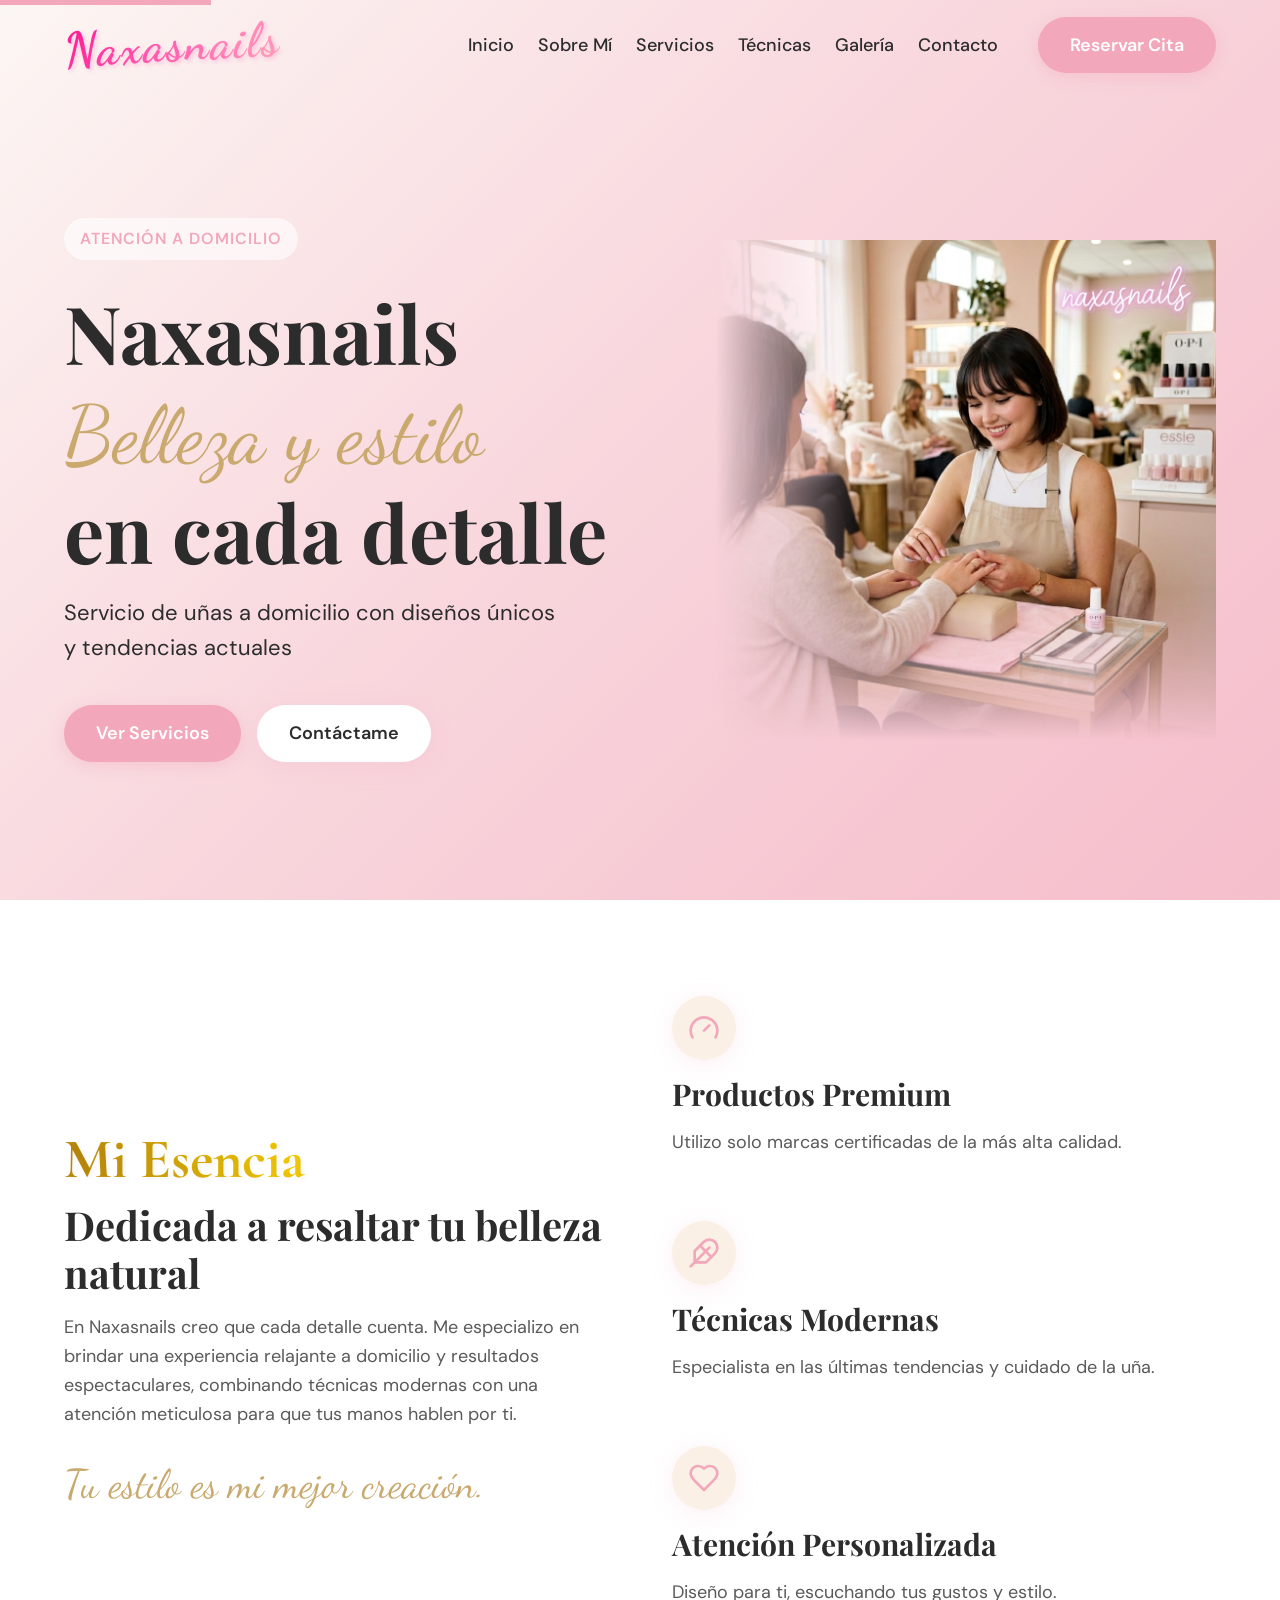
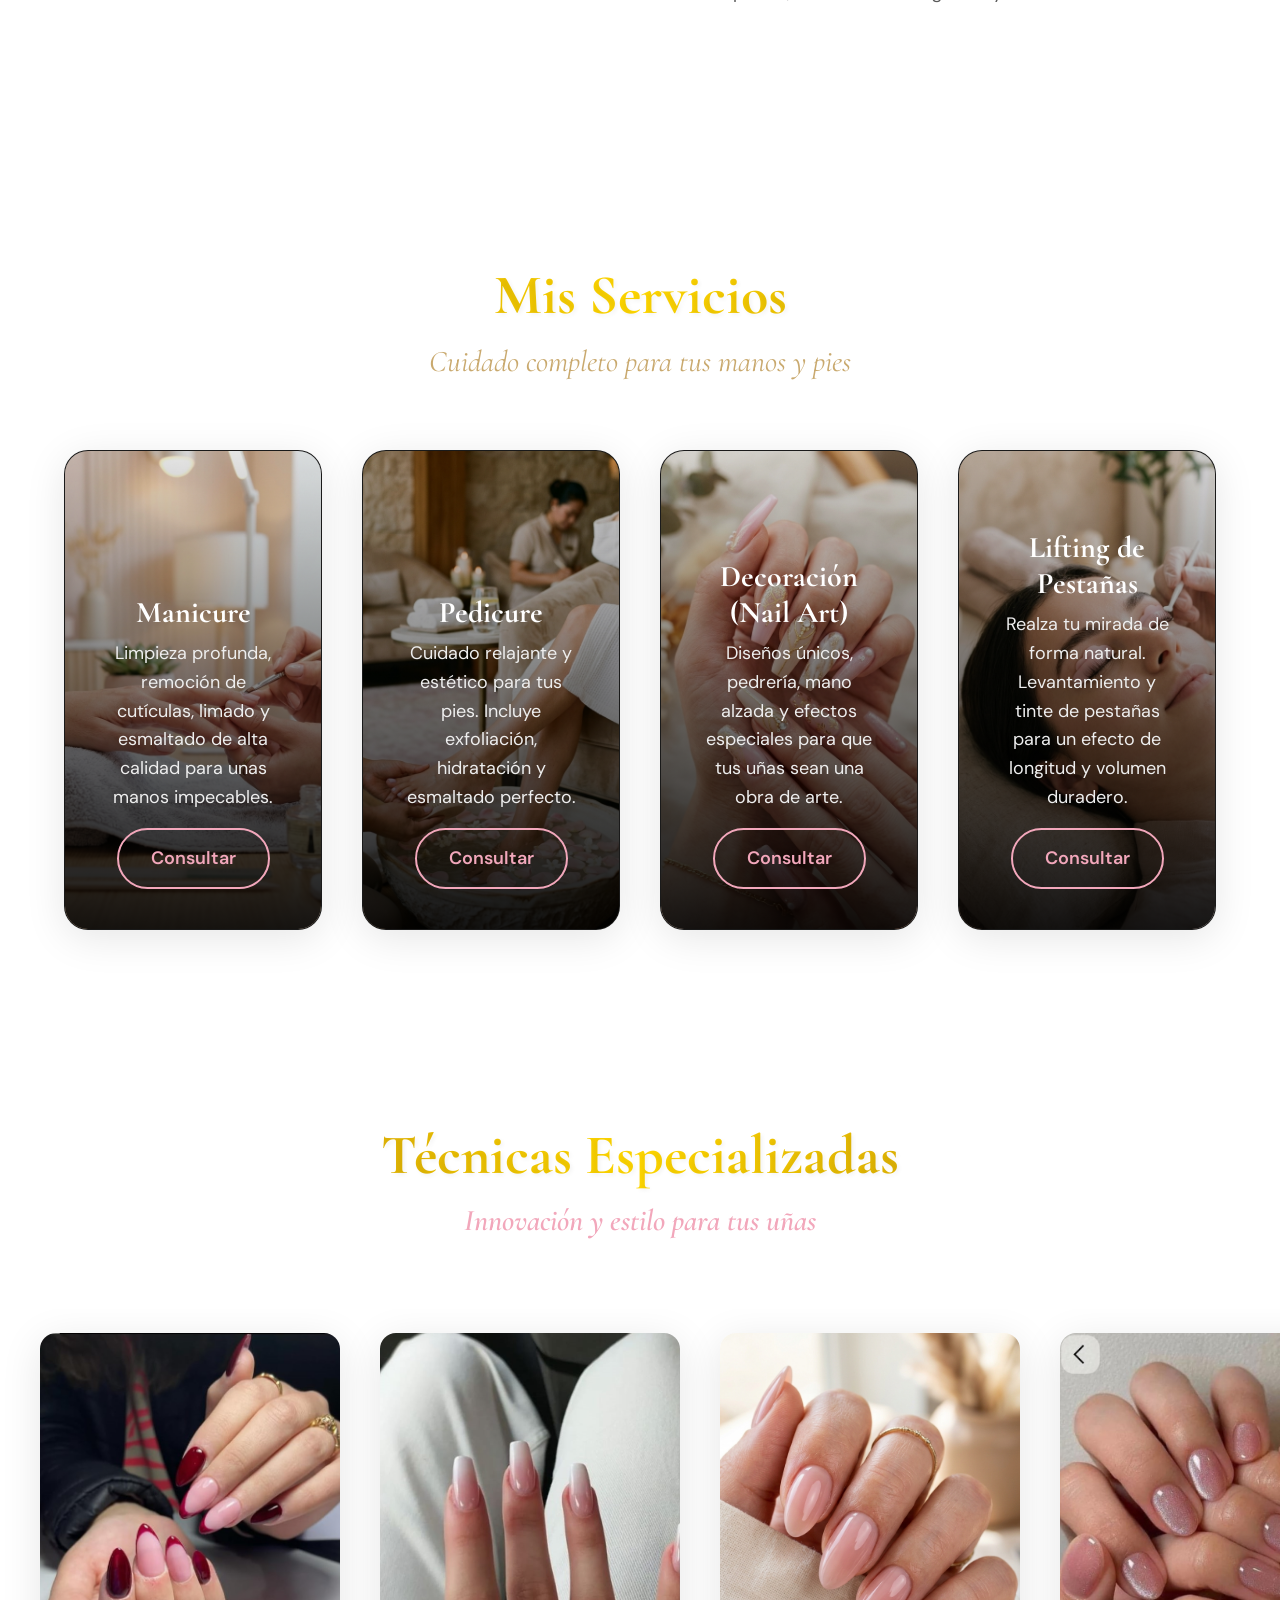
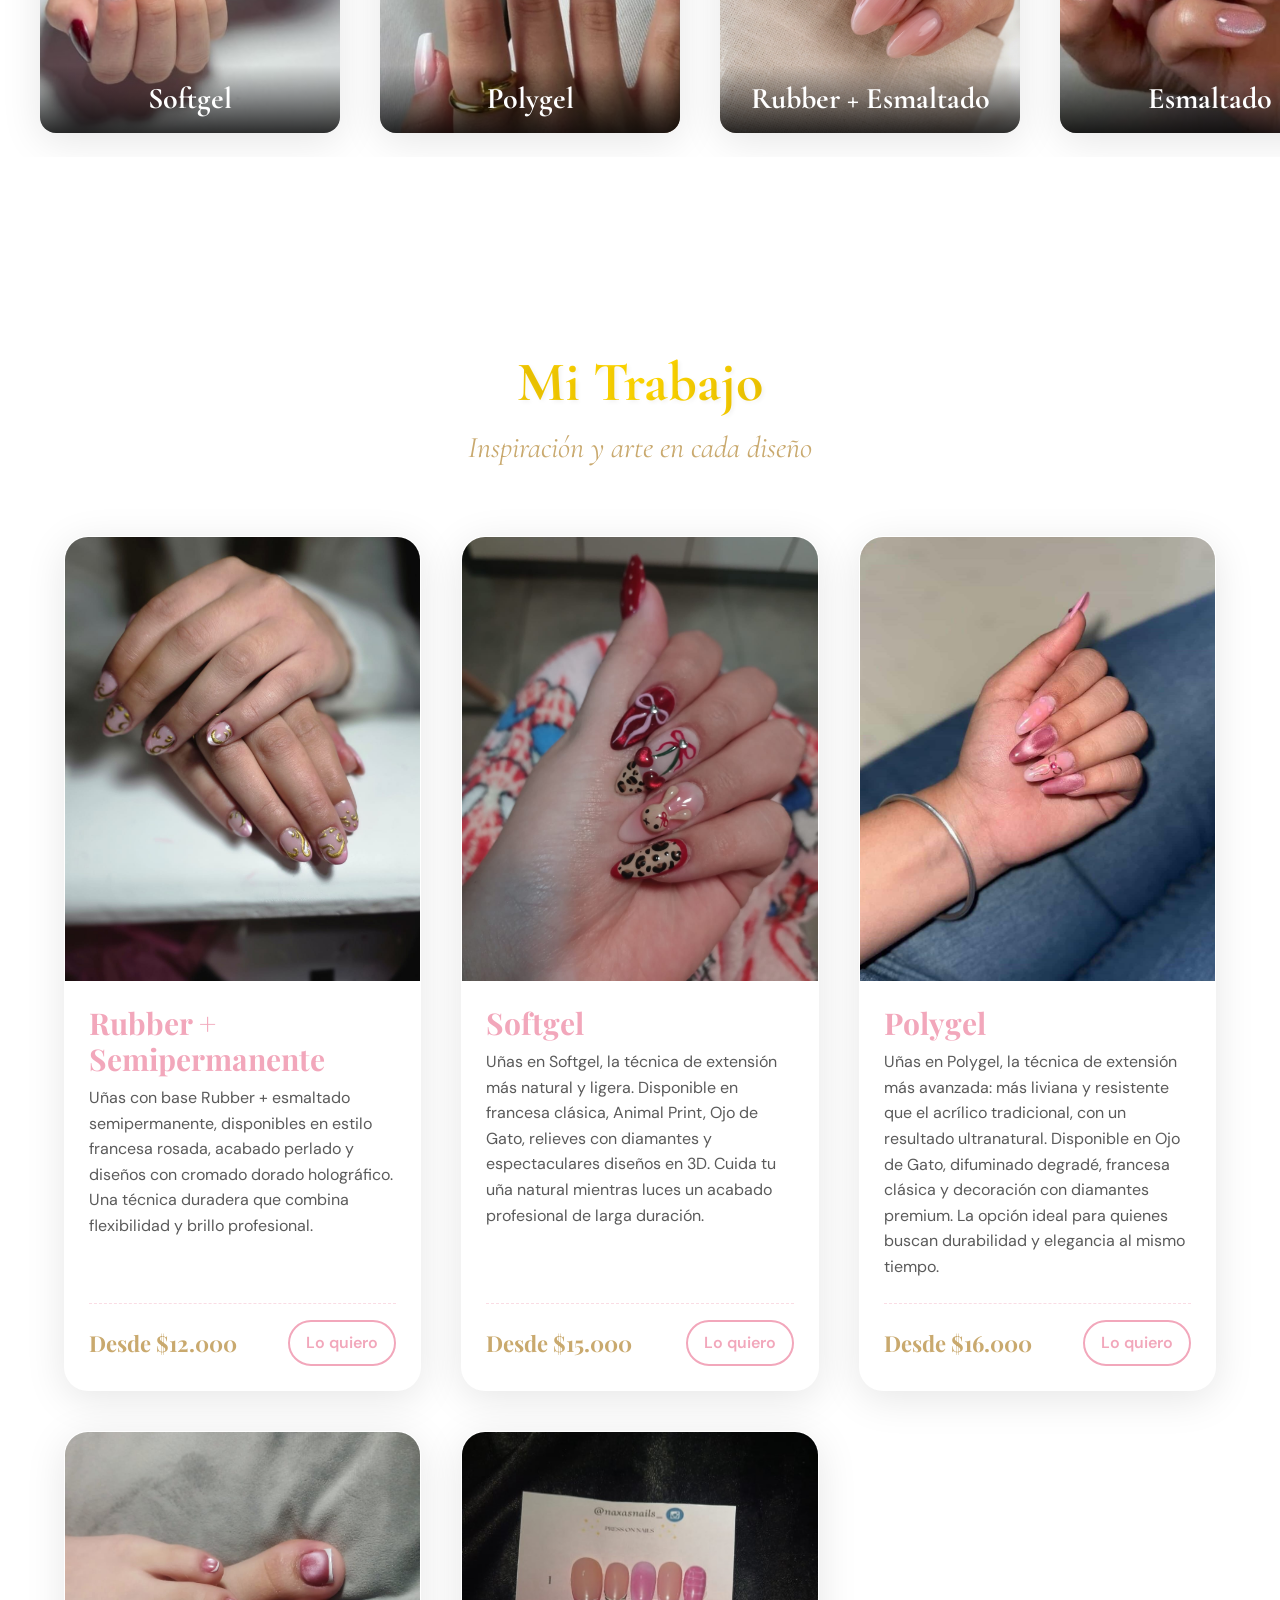
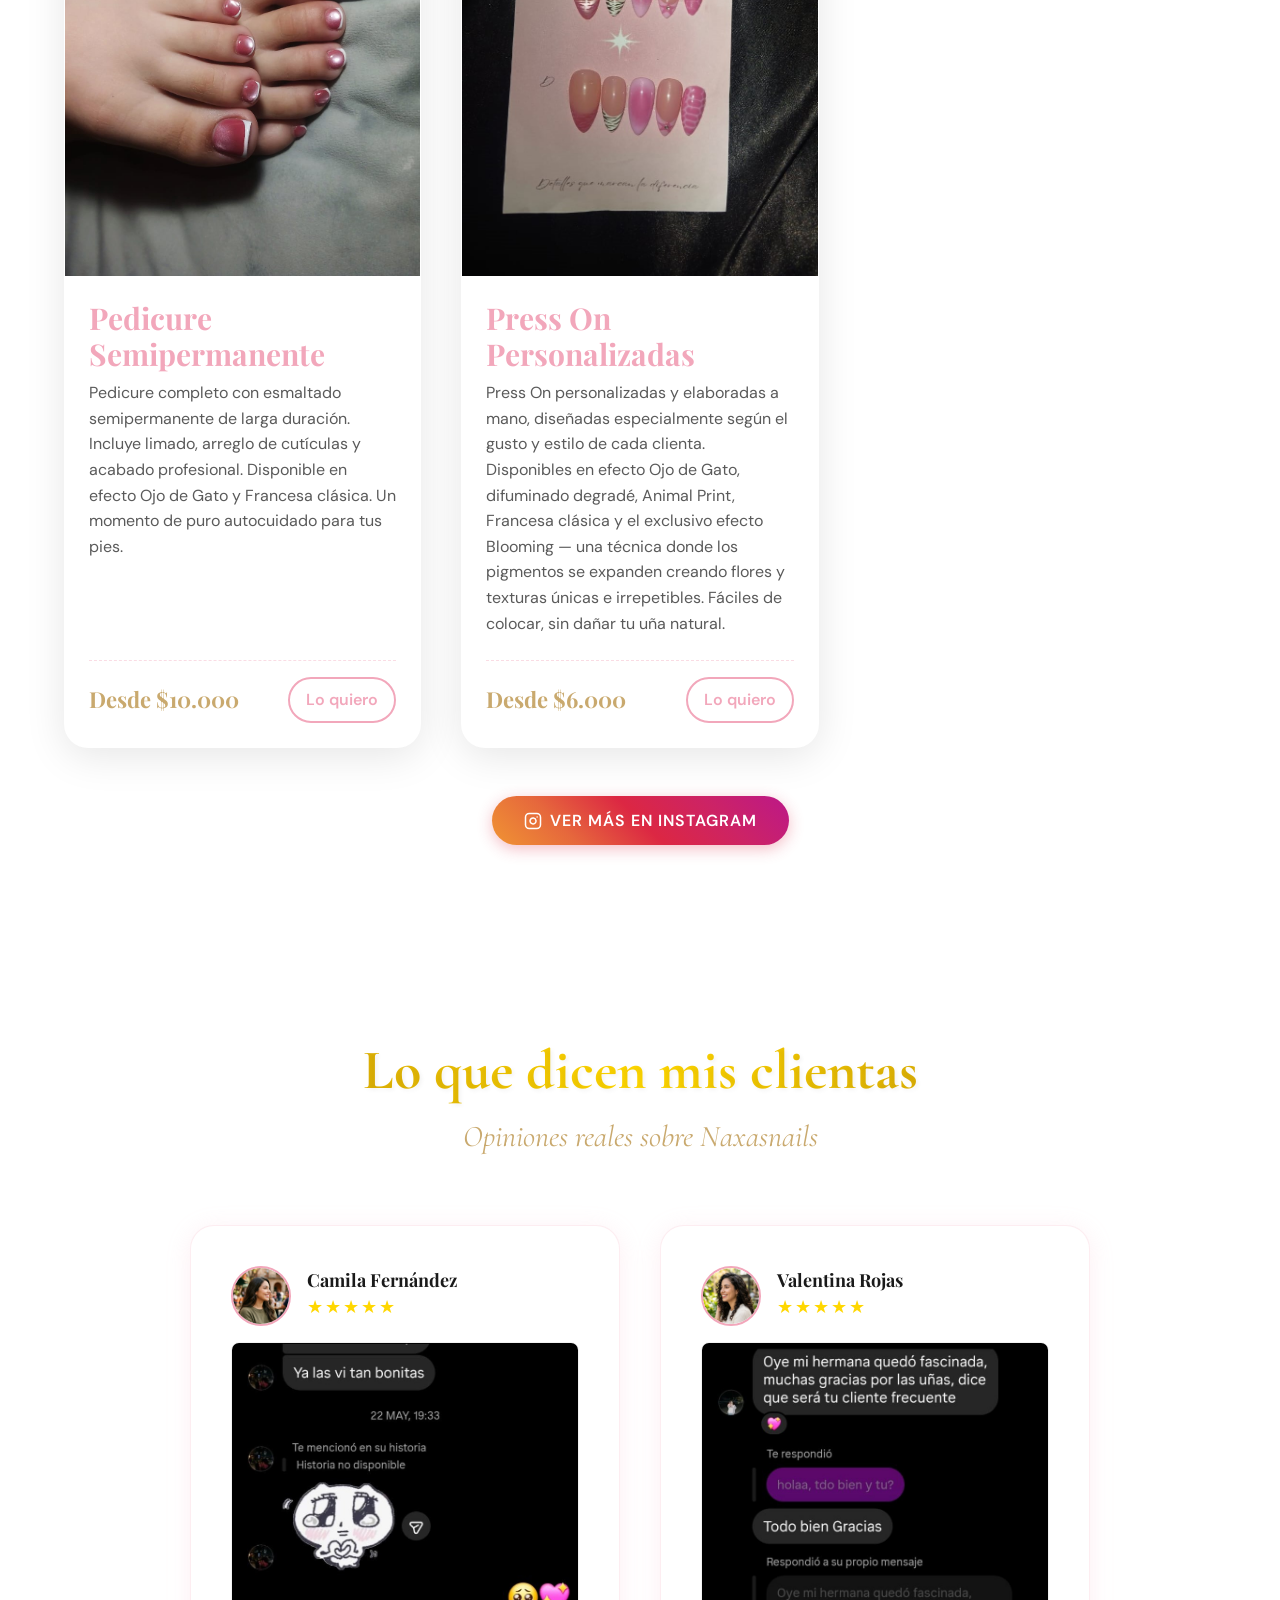
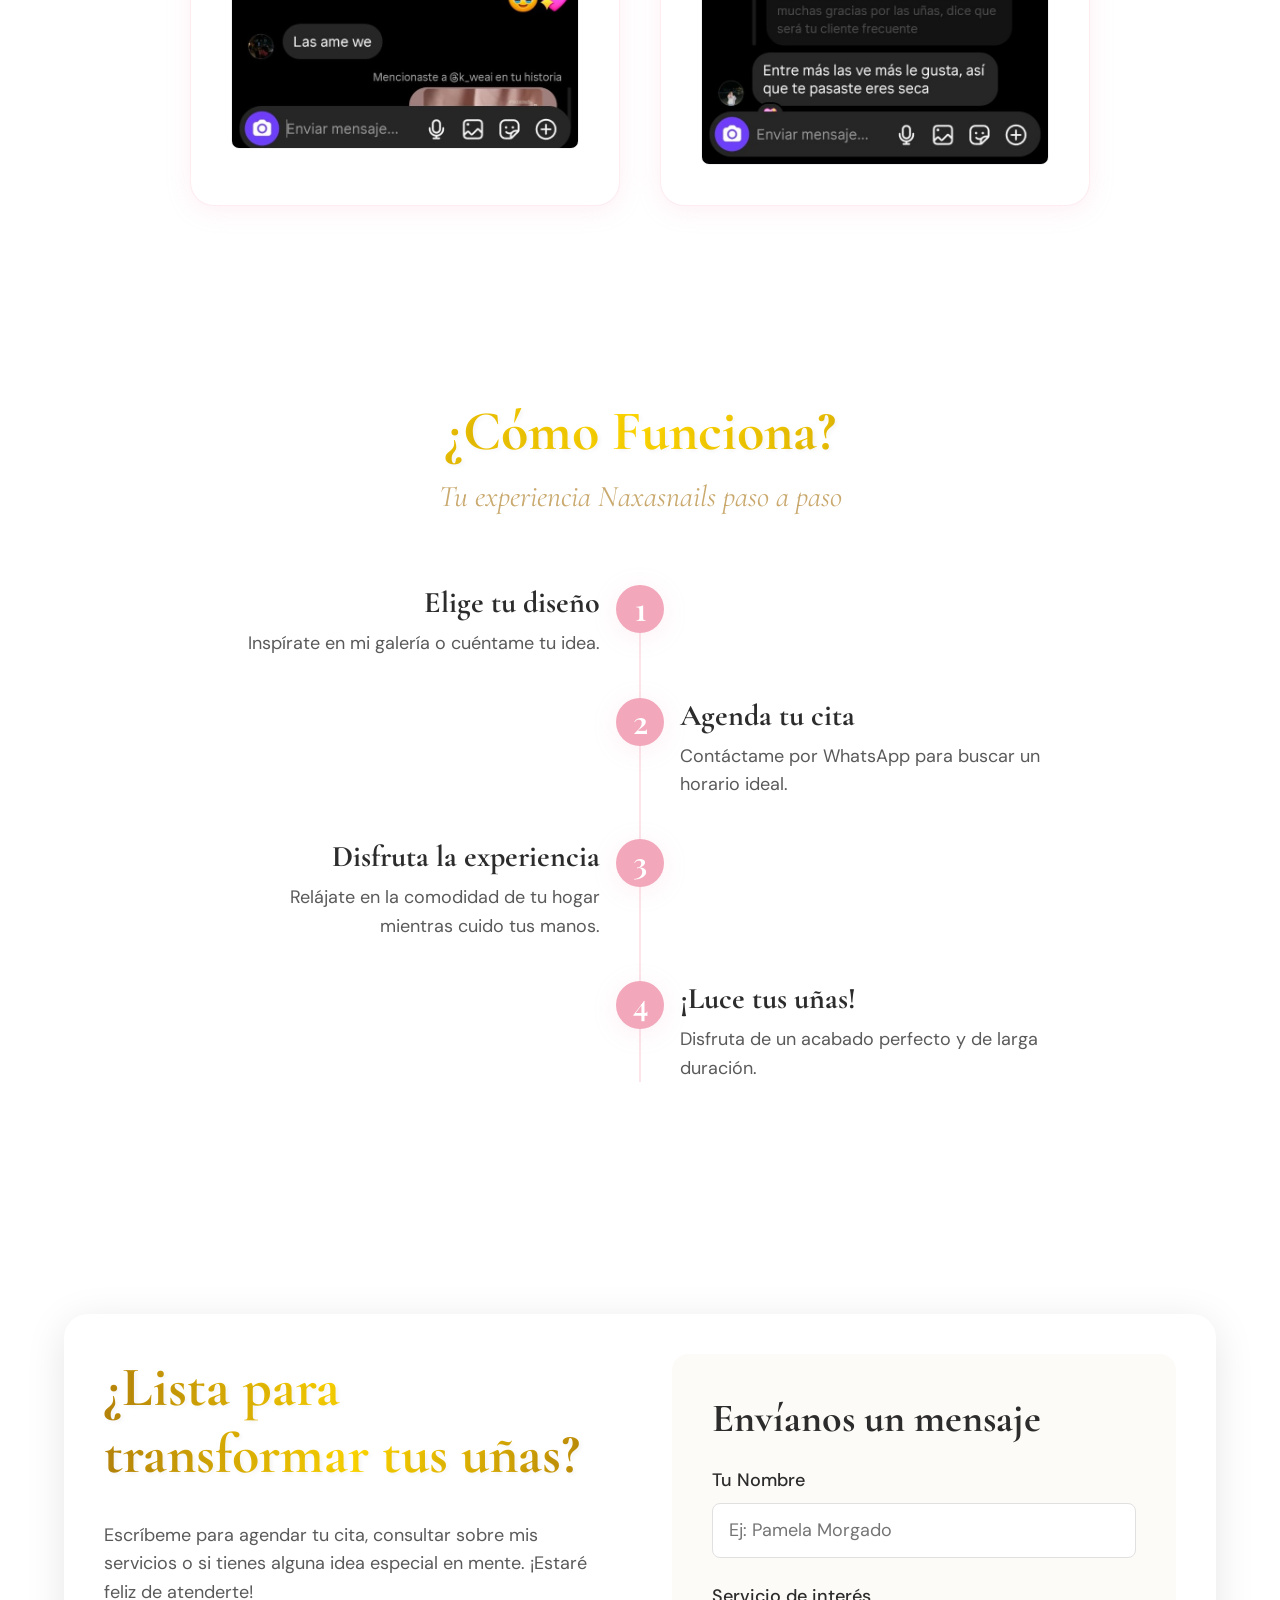
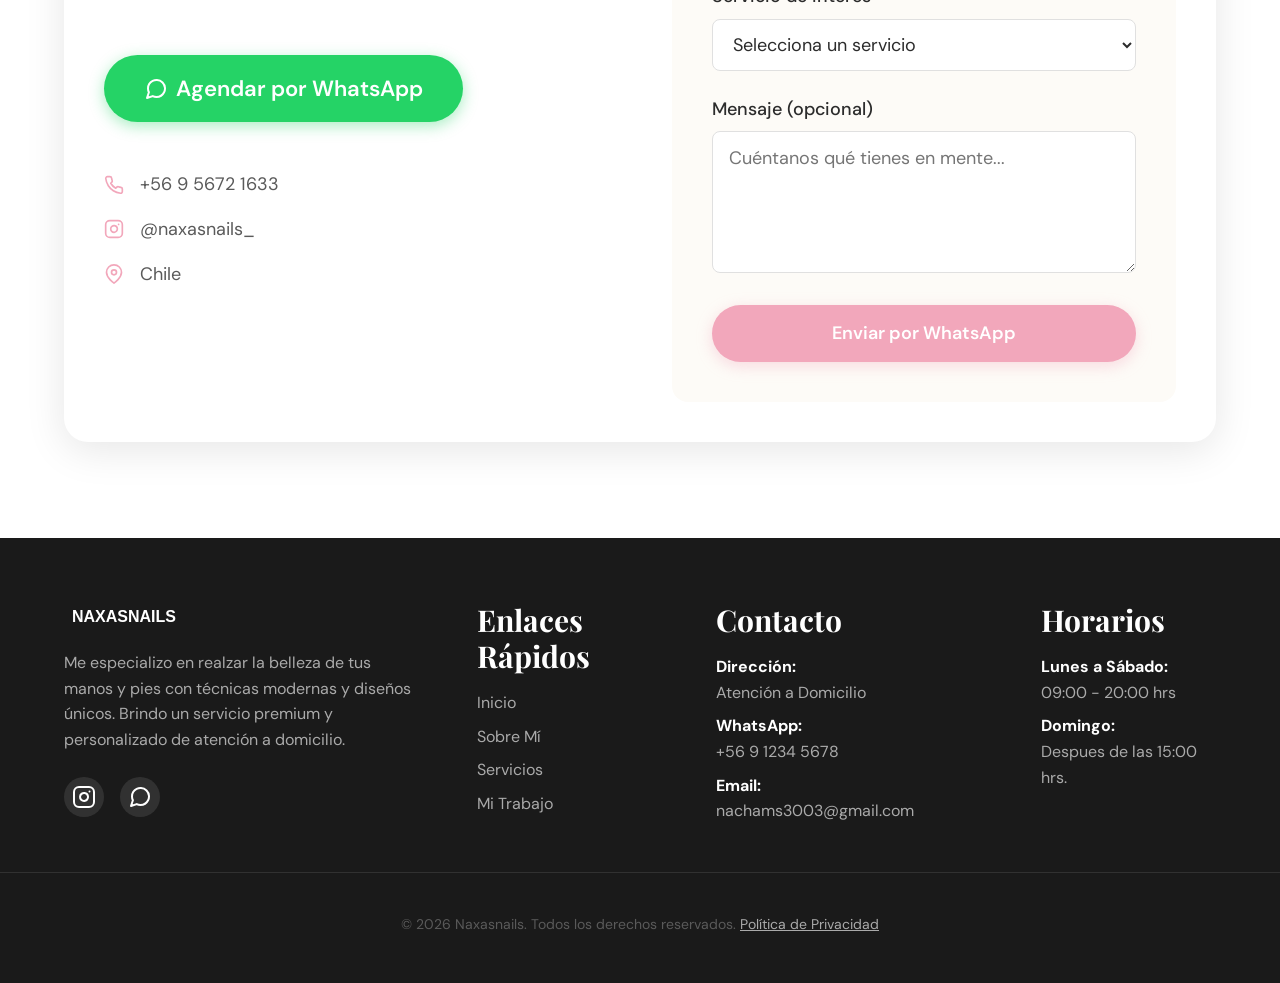
==== commit 1e35d299: "Actualización del diseño y animaciones" ====
--- a/index.html
+++ b/index.html
@@ -194,7 +194,7 @@
         <section id="tecnicas" class="tecnicas section">
             <div class="container">
                 <div class="section-header text-center reveal">
-                    <h2 class="section-title text-white">Técnicas Especializadas</h2>
+                    <h2 class="section-title">Técnicas Especializadas</h2>
                     <p class="section-desc" style="color: var(--color-primary); font-weight: 600;">Innovación y estilo para tus uñas</p>
                 </div>
 
@@ -617,6 +617,11 @@
         </div>
     </div>
 
+    <!-- Conejito Animado -->
+    <div class="bunny-anim" aria-hidden="true">
+        <img src="images/mi_conejito.png.png" alt="" class="bunny-anim__img">
+    </div>
+
     <!-- Scripts -->
     <script src="js/main.js"></script>
 </body>
--- a/css/styles.css
+++ b/css/styles.css
@@ -78,10 +78,19 @@
   font-family: var(--font-body);
   font-size: var(--fs-base);
   color: var(--color-text);
-  background: linear-gradient(to bottom, #FDFBF7 0%, #F6DFE7 30%, #FDFBF7 60%, #F6DFE7 100%);
+  background: linear-gradient(-45deg, #FDFBF7, #f7cddb, #FDFBF7, #f2a7bb);
+  background-size: 300% 300%;
+  background-attachment: fixed;
+  animation: gradientFlow 20s ease infinite;
   line-height: 1.6;
   overflow-x: hidden;
   -webkit-font-smoothing: antialiased;
+}
+
+@keyframes gradientFlow {
+  0% { background-position: 0% 50%; }
+  50% { background-position: 100% 50%; }
+  100% { background-position: 0% 50%; }
 }
 
 img, picture, svg {
@@ -167,6 +176,8 @@
   max-width: 1200px;
   margin: 0 auto;
   padding: 0 var(--space-md);
+  position: relative;
+  z-index: 1;
 }
 
 .section {
@@ -174,7 +185,7 @@
 }
 
 .section--bg-alt {
-  background-color: var(--color-secondary);
+  background-color: transparent;
 }
 
 .section-header {
@@ -183,11 +194,17 @@
 
 .section-title {
   font-family: var(--font-elegant);
-  color: var(--color-text);
+  font-size: clamp(2.5rem, 5vw, 3.5rem);
   margin-bottom: var(--space-xs);
+  background: linear-gradient(to right, #b8860b, #ffd700, #b8860b);
+  -webkit-background-clip: text;
+  -webkit-text-fill-color: transparent;
+  text-shadow: 2px 2px 4px rgba(0,0,0,0.05);
 }
 
 .section-title.text-white {
+  background: none;
+  -webkit-text-fill-color: var(--color-white);
   color: var(--color-white);
 }
 
@@ -601,7 +618,7 @@
 }
 
 .tecnicas {
-  background-color: var(--color-mauve);
+  background-color: transparent;
   overflow: hidden;
 }
 
@@ -715,7 +732,7 @@
 
 /* Testimonios Section */
 .testimonios {
-  background-color: var(--color-bg);
+  background-color: transparent;
 }
 
 .testimonios__grid {
@@ -1365,3 +1382,83 @@
     font-family: var(--font-elegant);
   }
 }
+
+/* Animación del Conejito Interactiva */
+.bunny-anim {
+  position: fixed;
+  bottom: 0;
+  right: -150px;
+  width: 140px;
+  height: 140px;
+  z-index: 0;
+  cursor: pointer;
+  animation: bunny-journey 15s infinite;
+  transform-origin: bottom center;
+}
+
+.bunny-anim:hover {
+  animation-play-state: paused;
+  z-index: 9999;
+}
+
+.bunny-anim__img {
+  width: 100%;
+  height: 100%;
+  object-fit: contain;
+  mix-blend-mode: multiply;
+  opacity: 0.8;
+  filter: blur(1px);
+  transition: all 0.3s cubic-bezier(0.175, 0.885, 0.32, 1.275);
+}
+
+.bunny-anim:hover .bunny-anim__img {
+  opacity: 1;
+  filter: blur(0);
+  transform: scale(1.2) translateY(-10px);
+}
+
+@keyframes bunny-journey {
+  /* Entrada: Saltando de derecha a centro-derecha */
+  0% { transform: translateX(0) scaleY(1) scaleX(1); }
+  5% { transform: translateX(-15vw) translateY(-120px) scaleY(1.1) scaleX(0.9) rotate(-15deg); }
+  8% { transform: translateX(-25vw) translateY(0) scaleY(0.8) scaleX(1.15) rotate(0deg); }
+  10% { transform: translateX(-25vw) translateY(0) scaleY(1) scaleX(1); }
+
+  /* Mirando alrededor */
+  12% { transform: translateX(-25vw) translateY(0) rotate(-5deg); }
+  14% { transform: translateX(-25vw) translateY(0) rotate(5deg); }
+  16% { transform: translateX(-25vw) translateY(0) rotate(0deg); }
+
+  /* Segundo salto hacia la izquierda */
+  20% { transform: translateX(-25vw) translateY(0) scaleY(0.7) scaleX(1.2); }
+  24% { transform: translateX(-55vw) translateY(-160px) scaleY(1.1) scaleX(0.9) rotate(-20deg); }
+  28% { transform: translateX(-75vw) translateY(0) scaleY(0.7) scaleX(1.2) rotate(0deg); }
+  30% { transform: translateX(-75vw) translateY(0) scaleY(1) scaleX(1); }
+
+  /* Gira para mirar atrás y luego hacia adelante */
+  33% { transform: translateX(-75vw) translateY(0) scaleX(-1); }
+  36% { transform: translateX(-75vw) translateY(0) scaleX(1); }
+  
+  /* Último salto largo fuera de la pantalla */
+  40% { transform: translateX(-75vw) translateY(0) scaleY(0.8) scaleX(1.2); }
+  45% { transform: translateX(-120vw) translateY(-140px) scaleY(1.1) scaleX(0.9) rotate(-15deg); }
+  50% { transform: translateX(-150vw) translateY(0) scaleY(1) scaleX(1) rotate(0deg); }
+
+  /* Fuera de pantalla por el resto del tiempo */
+  100% { transform: translateX(-150vw) translateY(0); }
+}
+
+@media (max-width: 768px) {
+  .bunny-anim { width: 90px; height: 90px; bottom: 10px; }
+  @keyframes bunny-journey {
+    0% { transform: translateX(0) scaleY(1) scaleX(1); }
+    5% { transform: translateX(-20vw) translateY(-80px) scaleY(1.1) scaleX(0.9) rotate(-10deg); }
+    8% { transform: translateX(-40vw) translateY(0) scaleY(0.8) scaleX(1.15); }
+    10% { transform: translateX(-40vw) translateY(0) scaleY(1) scaleX(1); }
+    15% { transform: translateX(-40vw) translateY(0) rotate(-5deg); }
+    20% { transform: translateX(-40vw) translateY(0) scaleY(0.8) scaleX(1.2); }
+    25% { transform: translateX(-100vw) translateY(-100px) scaleY(1.1) scaleX(0.9) rotate(-15deg); }
+    30% { transform: translateX(-150vw) translateY(0) scaleY(1) scaleX(1); }
+    100% { transform: translateX(-150vw) translateY(0); }
+  }
+}
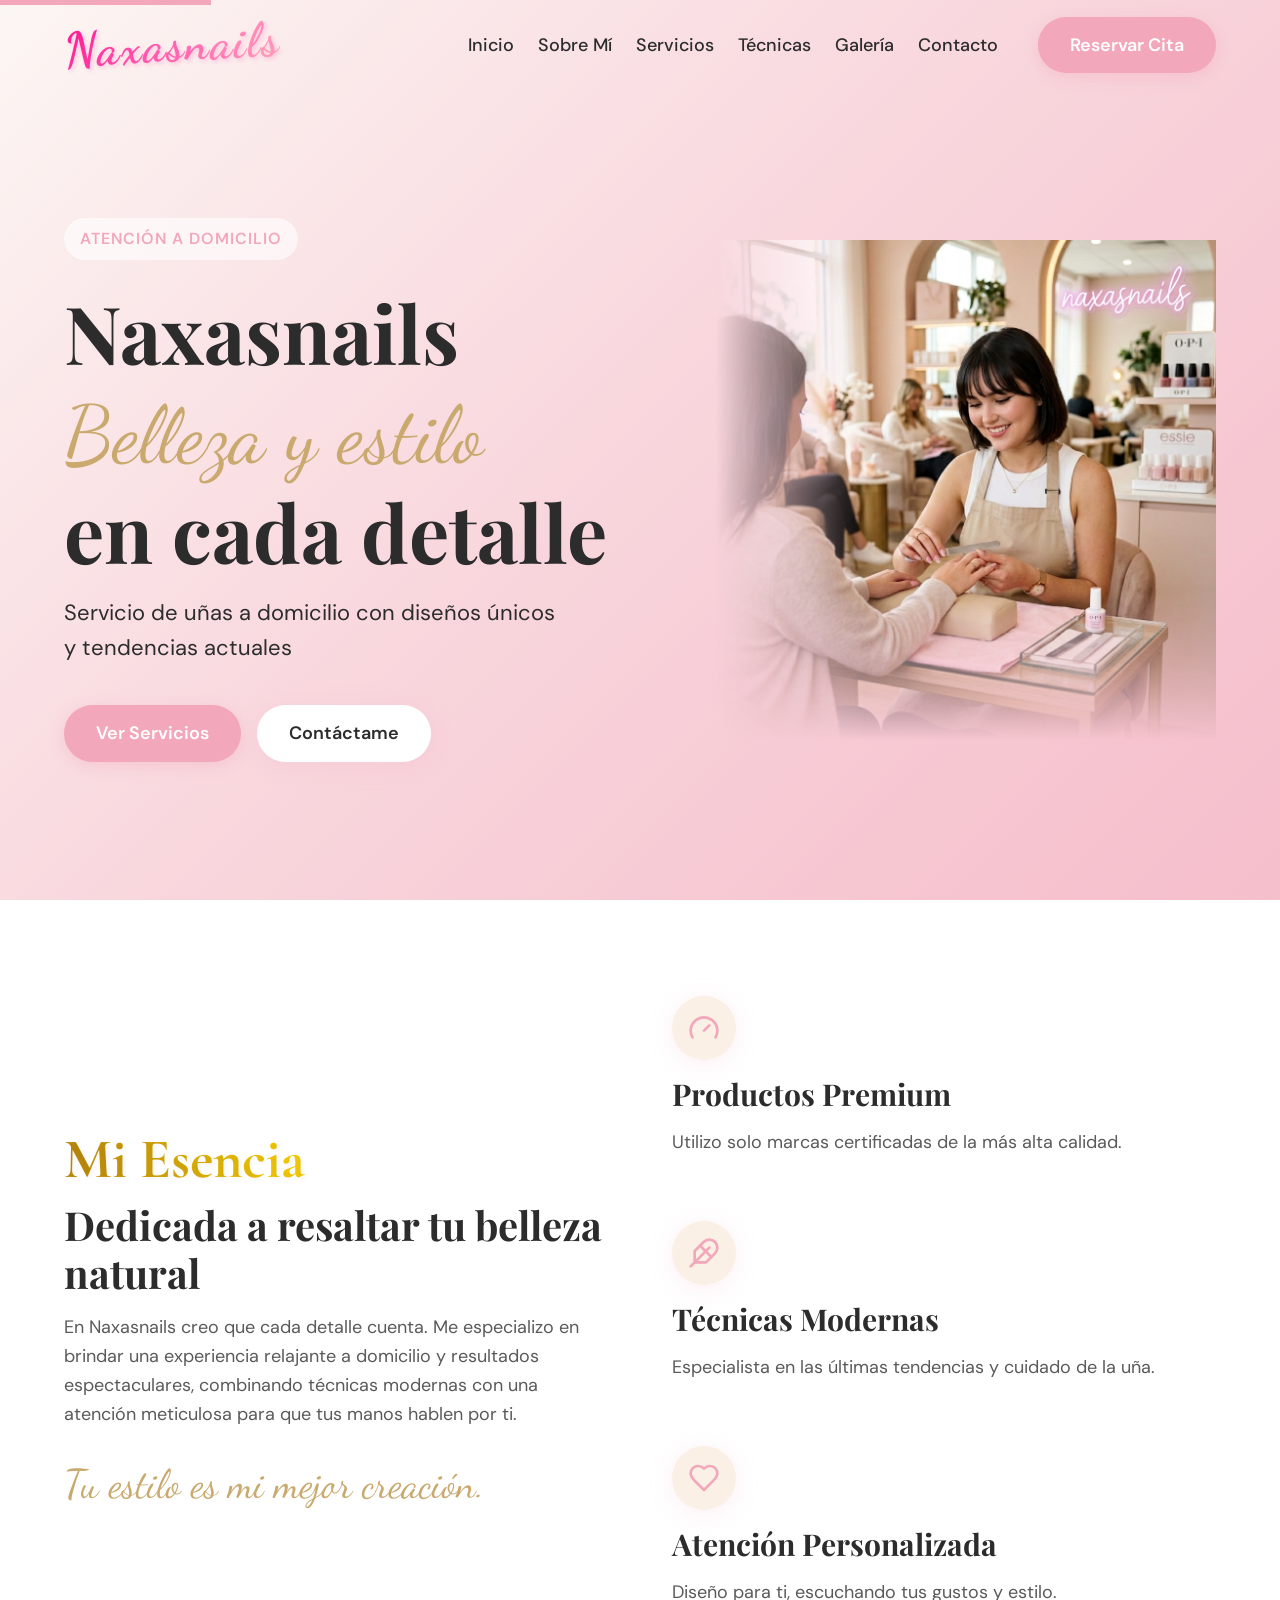
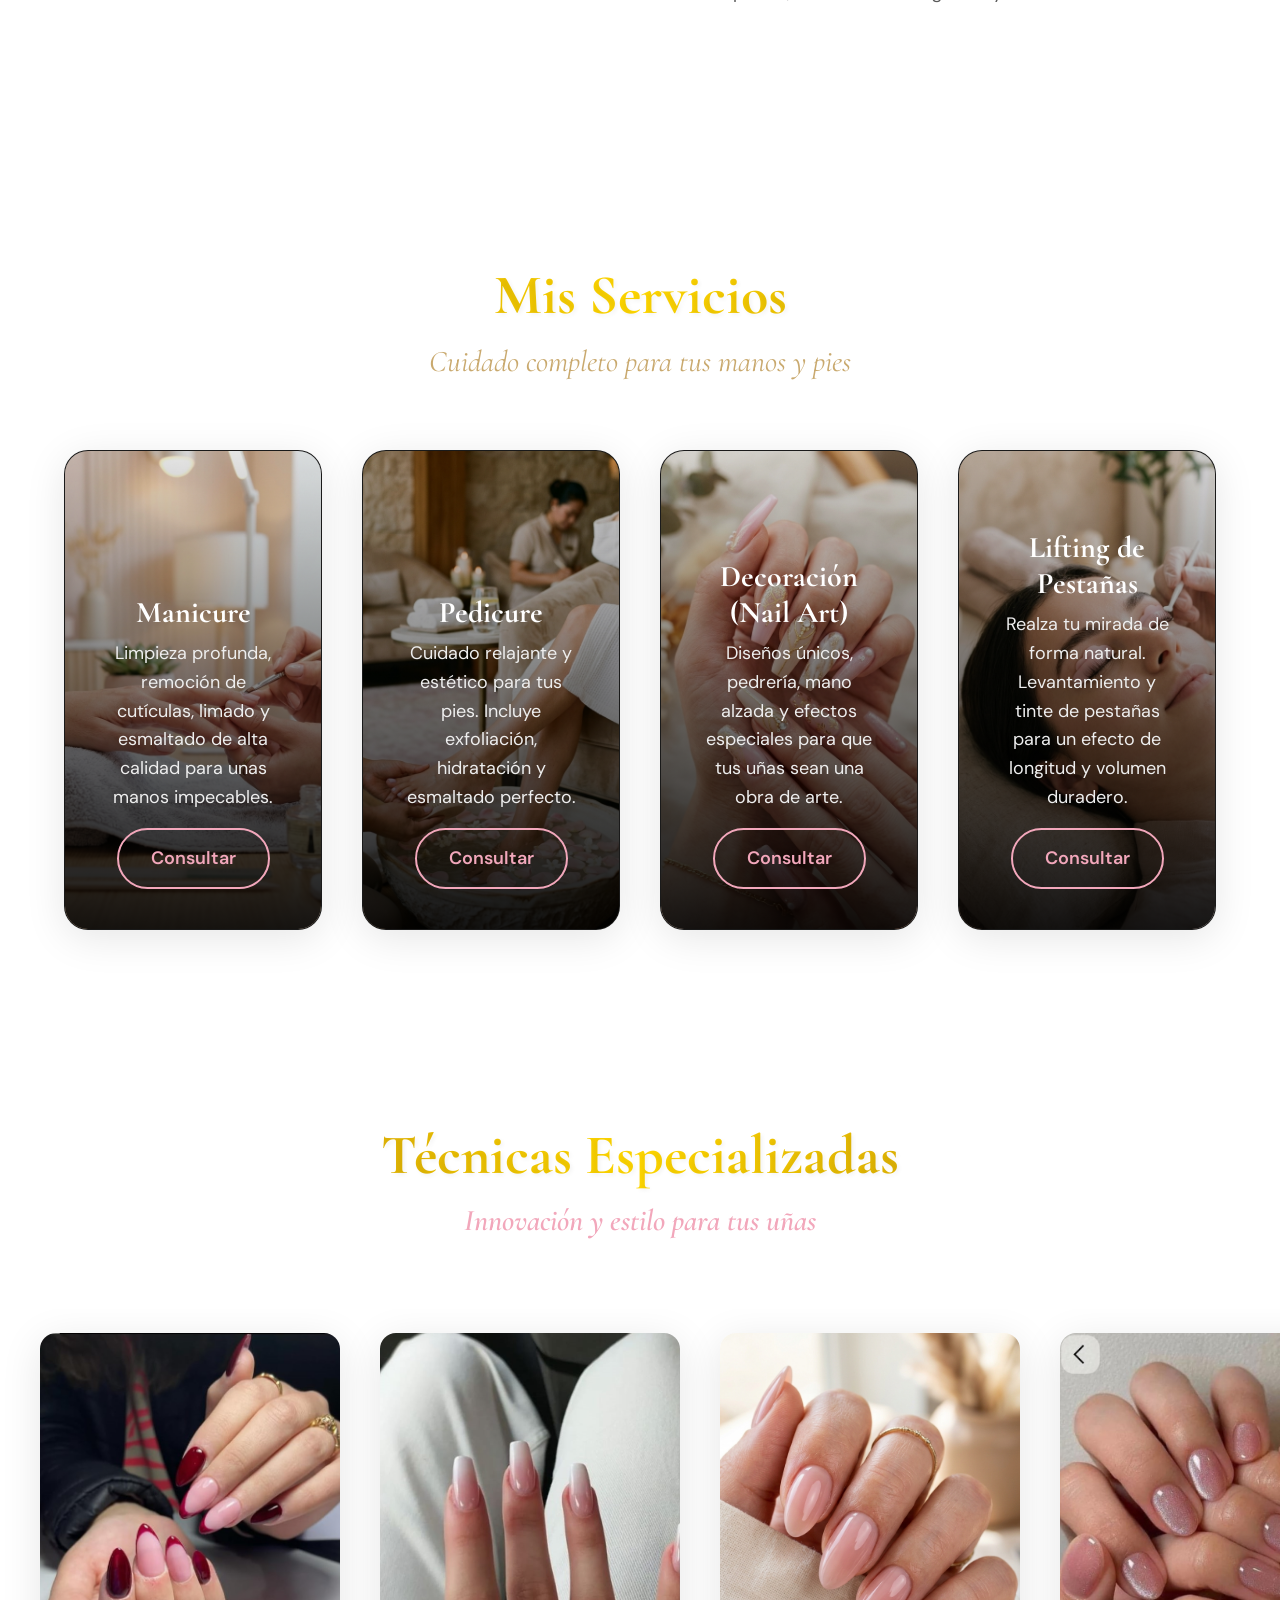
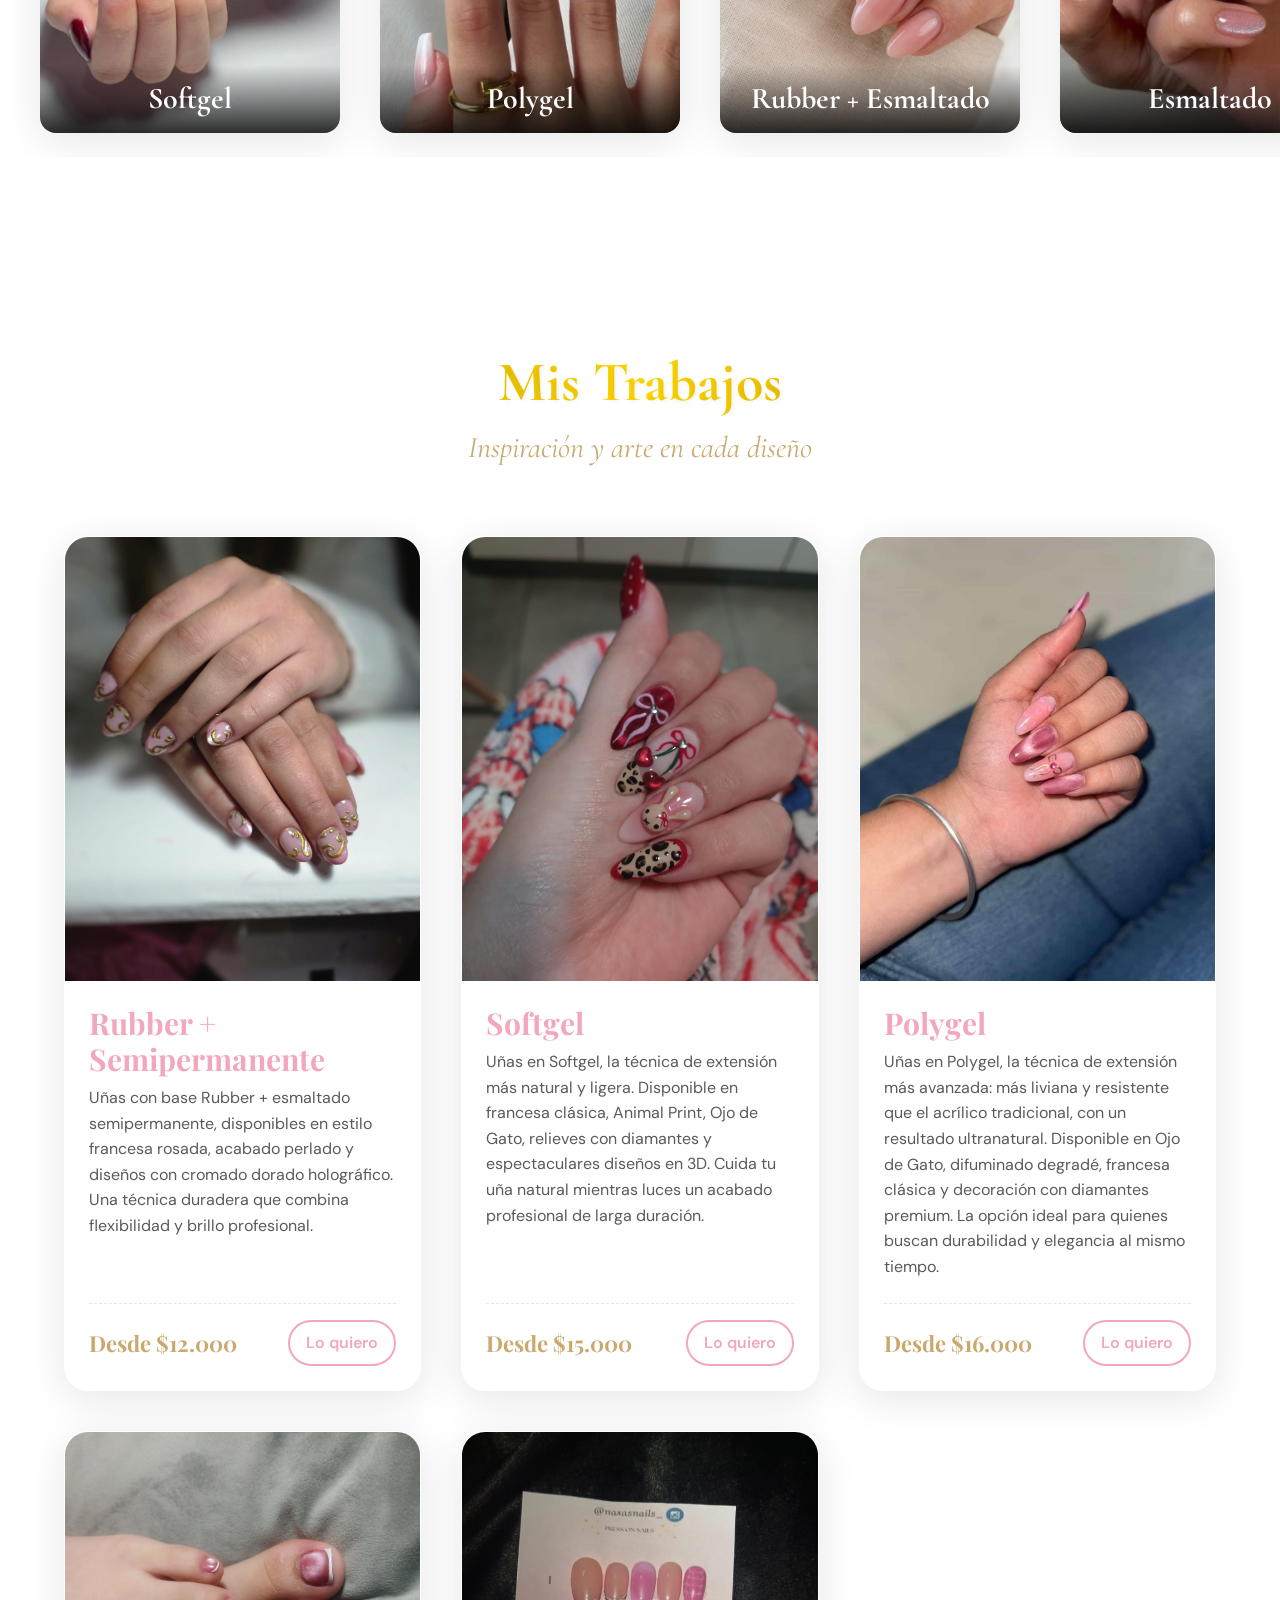
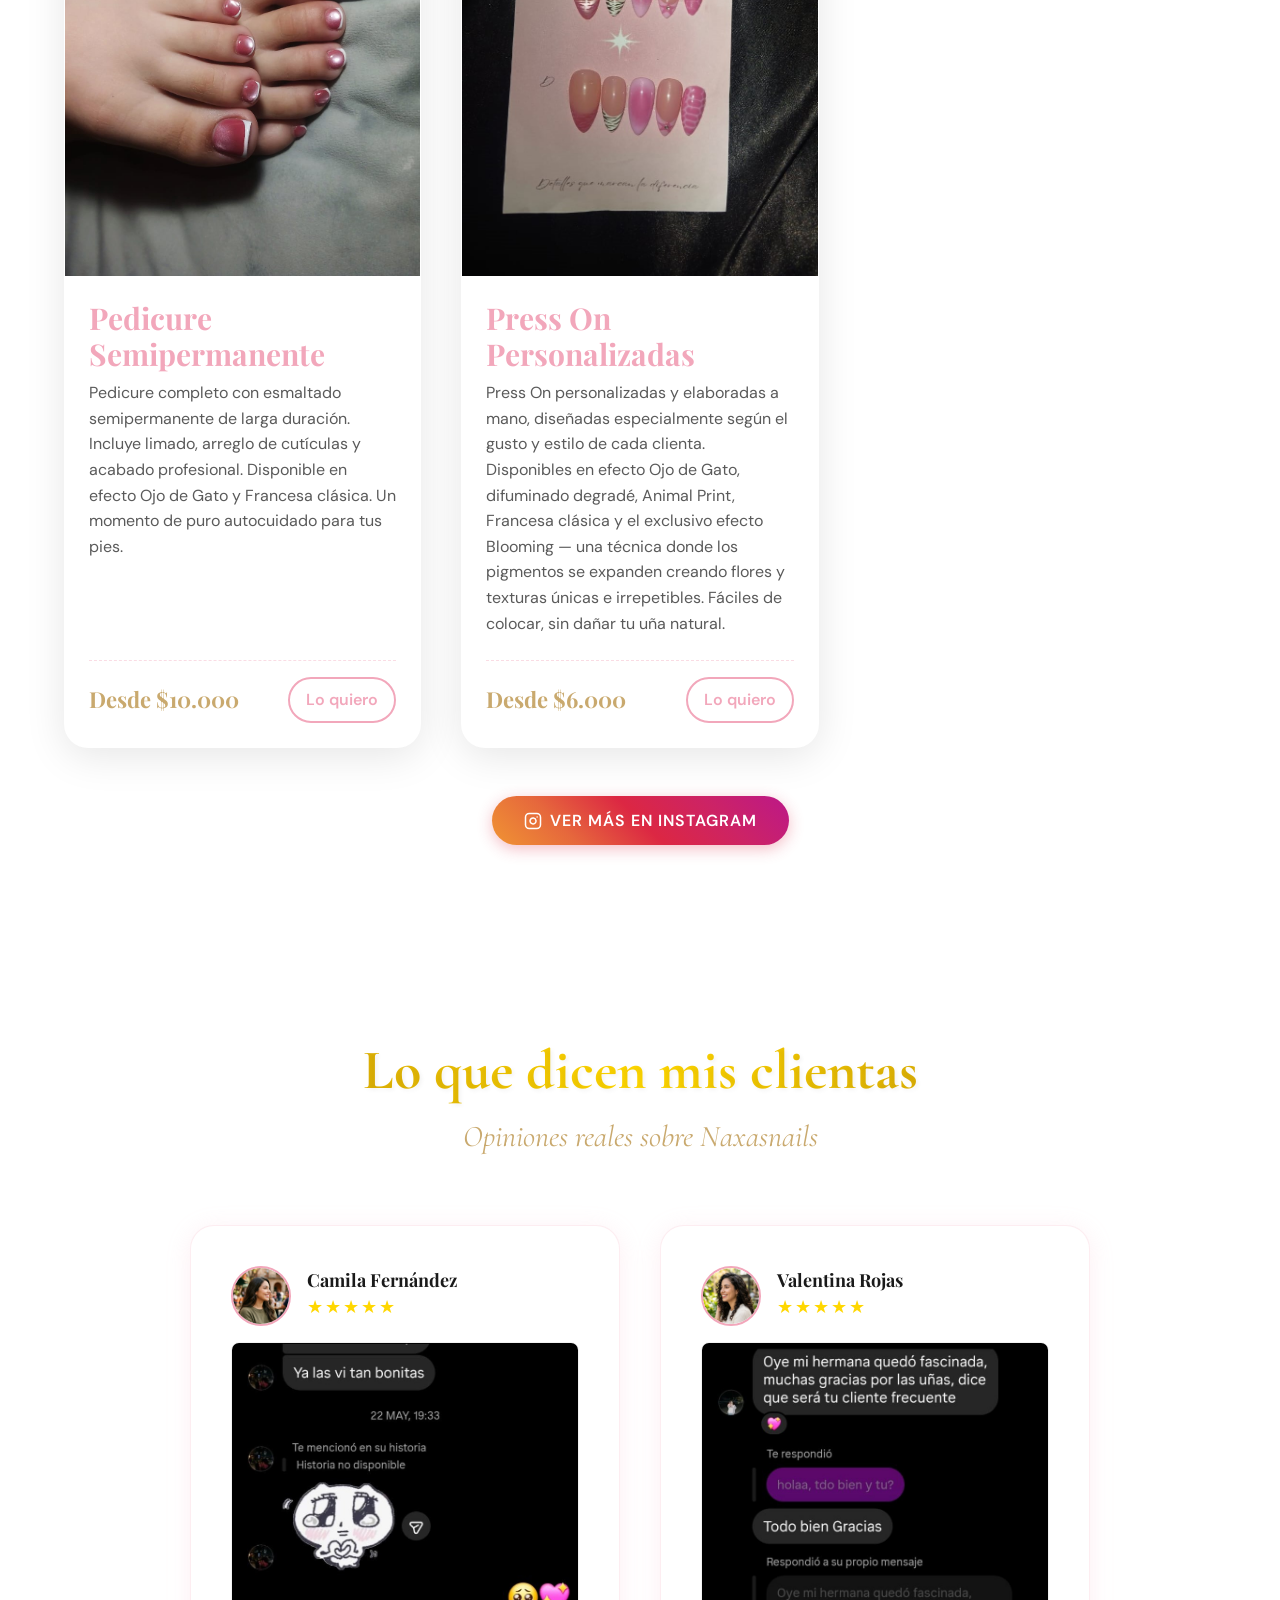
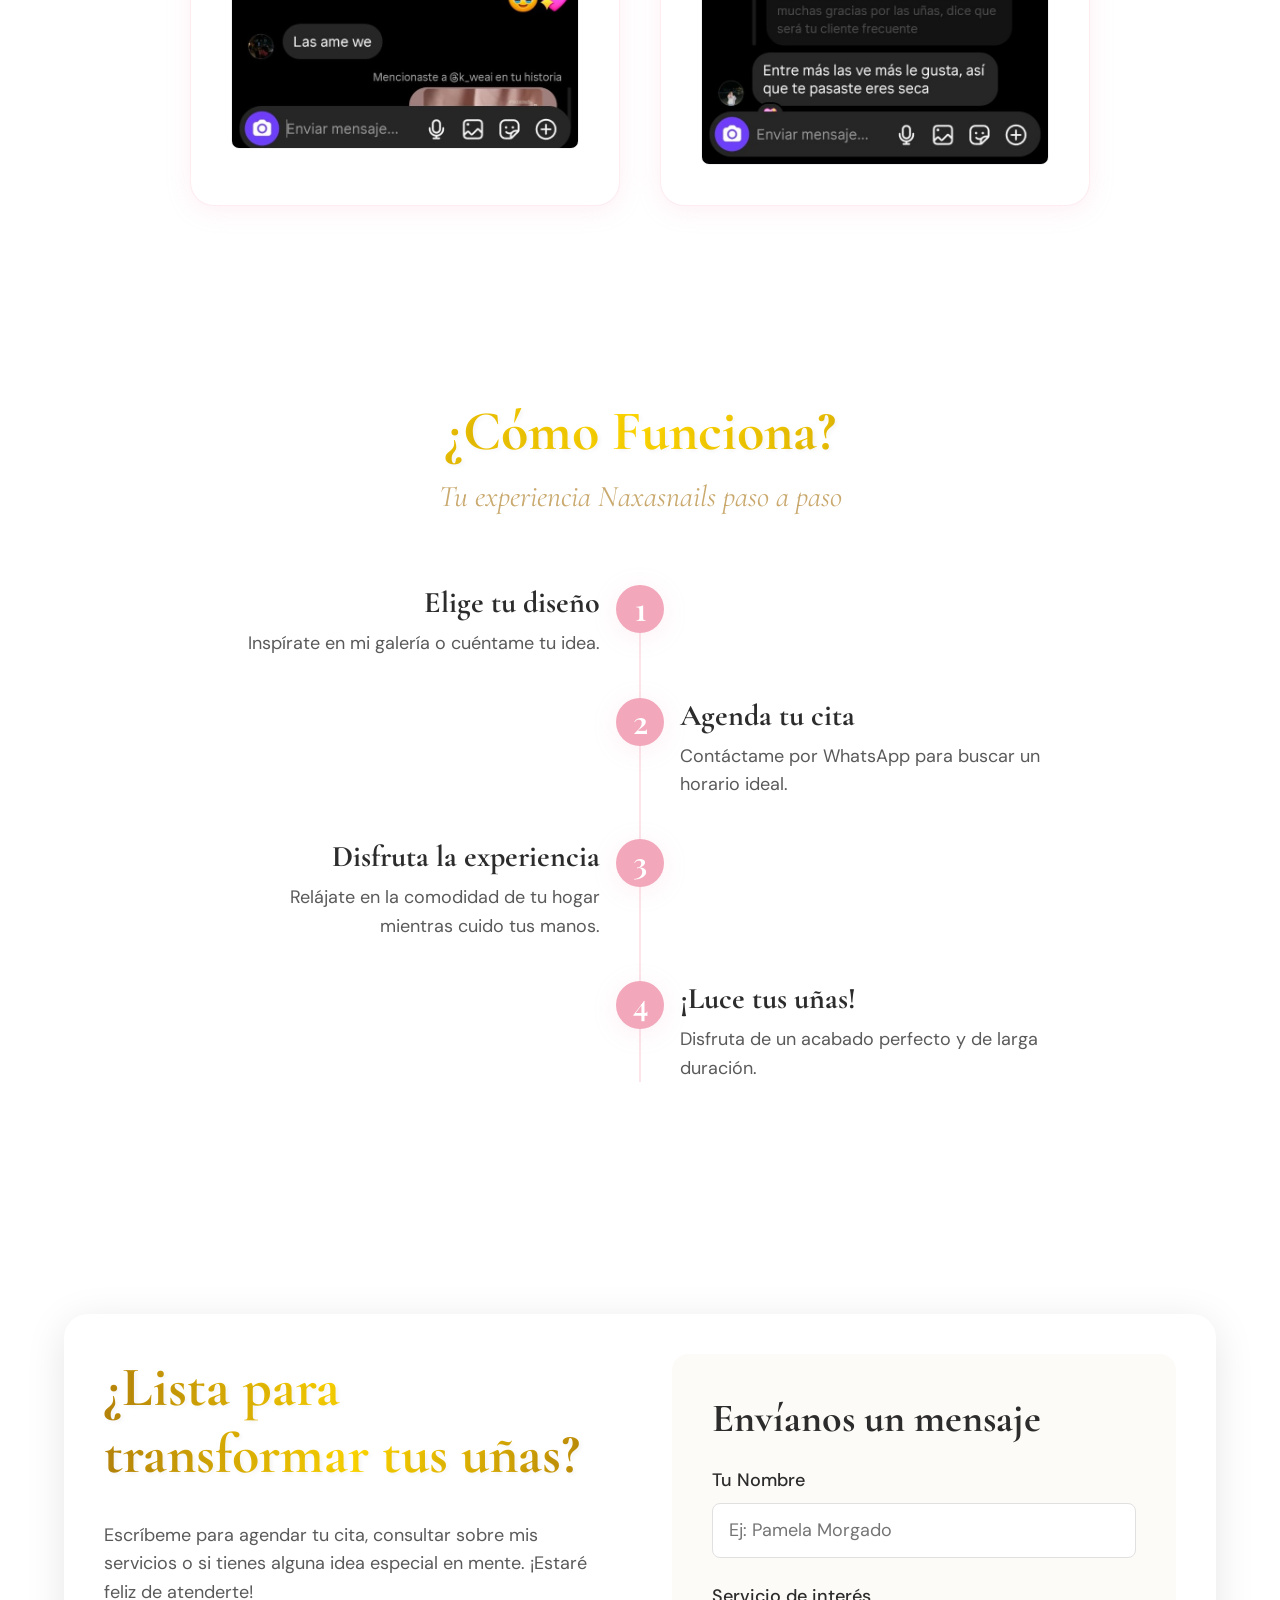
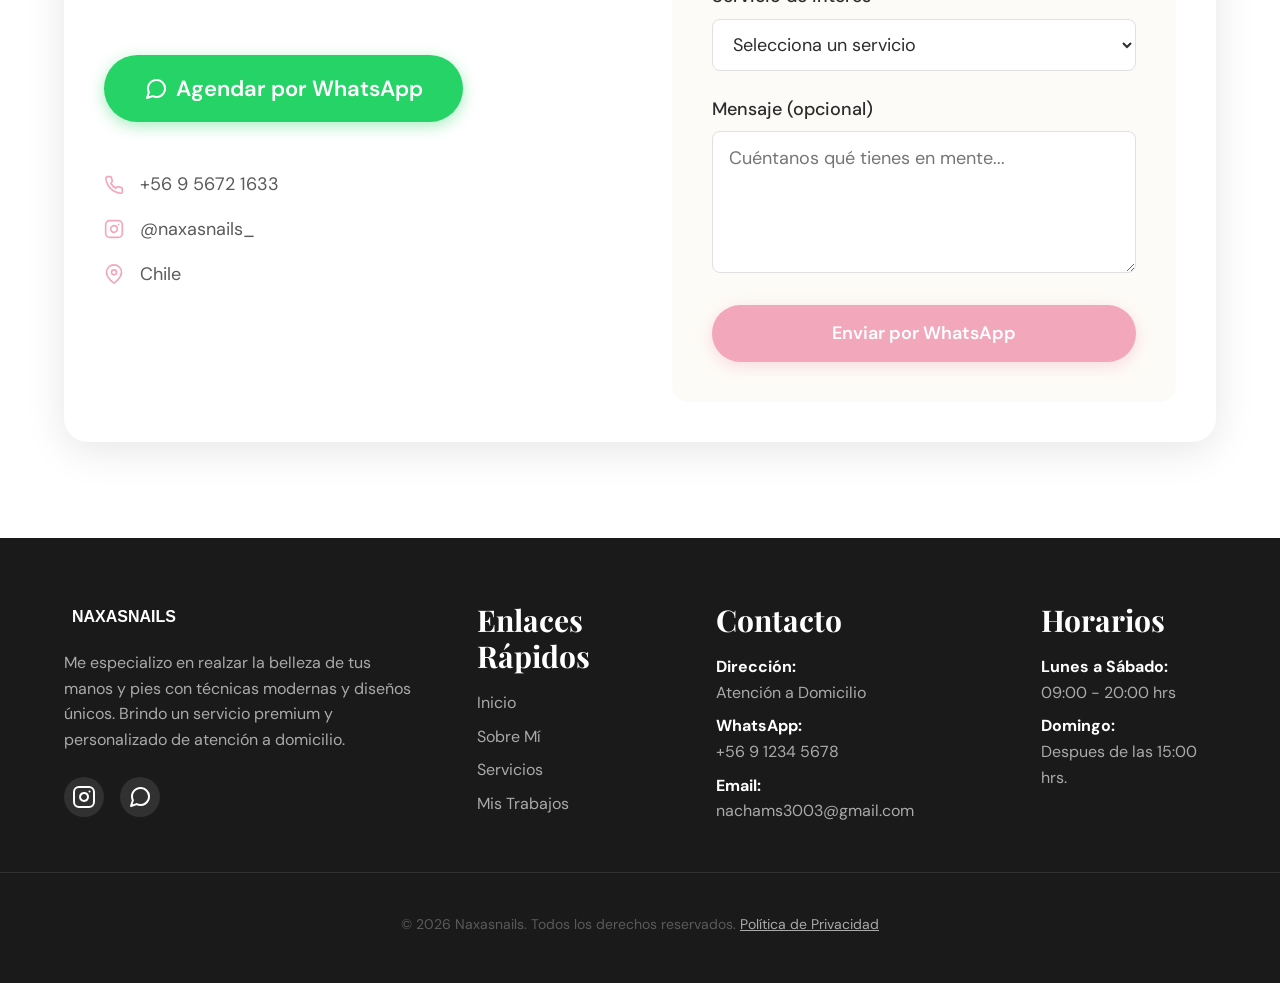
==== commit 4da4bc33: "Actualizar título de Mi Trabajo a Mis Trabajos" ====
--- a/index.html
+++ b/index.html
@@ -322,7 +322,7 @@
         <section id="galeria" class="galeria section section--bg-alt">
             <div class="container">
                 <div class="section-header text-center reveal">
-                    <h2 class="section-title">Mi Trabajo</h2>
+                    <h2 class="section-title">Mis Trabajos</h2>
                     <p class="section-desc">Inspiración y arte en cada diseño</p>
                 </div>
                 
@@ -576,7 +576,7 @@
                     <li><a href="#hero">Inicio</a></li>
                     <li><a href="#nosotros">Sobre Mí</a></li>
                     <li><a href="#servicios">Servicios</a></li>
-                    <li><a href="#galeria">Mi Trabajo</a></li>
+                    <li><a href="#galeria">Mis Trabajos</a></li>
                 </ul>
             </div>
             
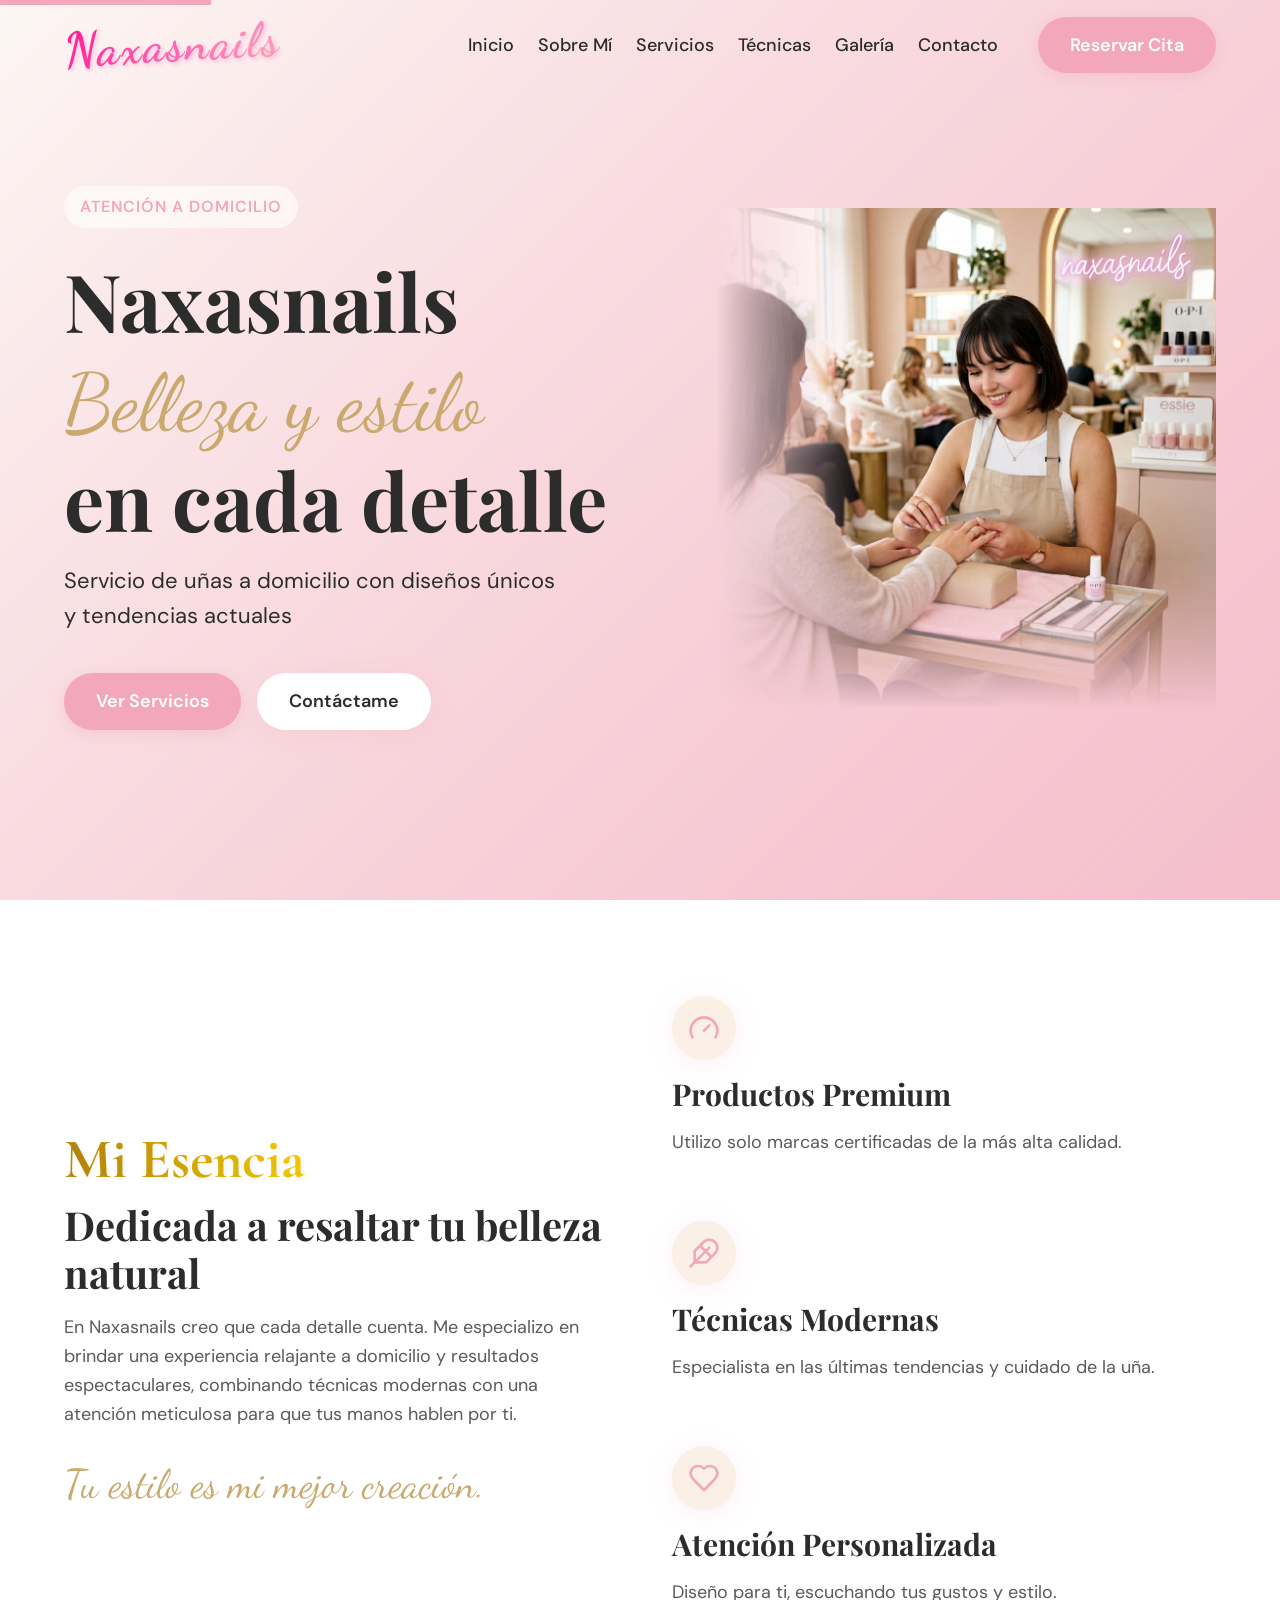
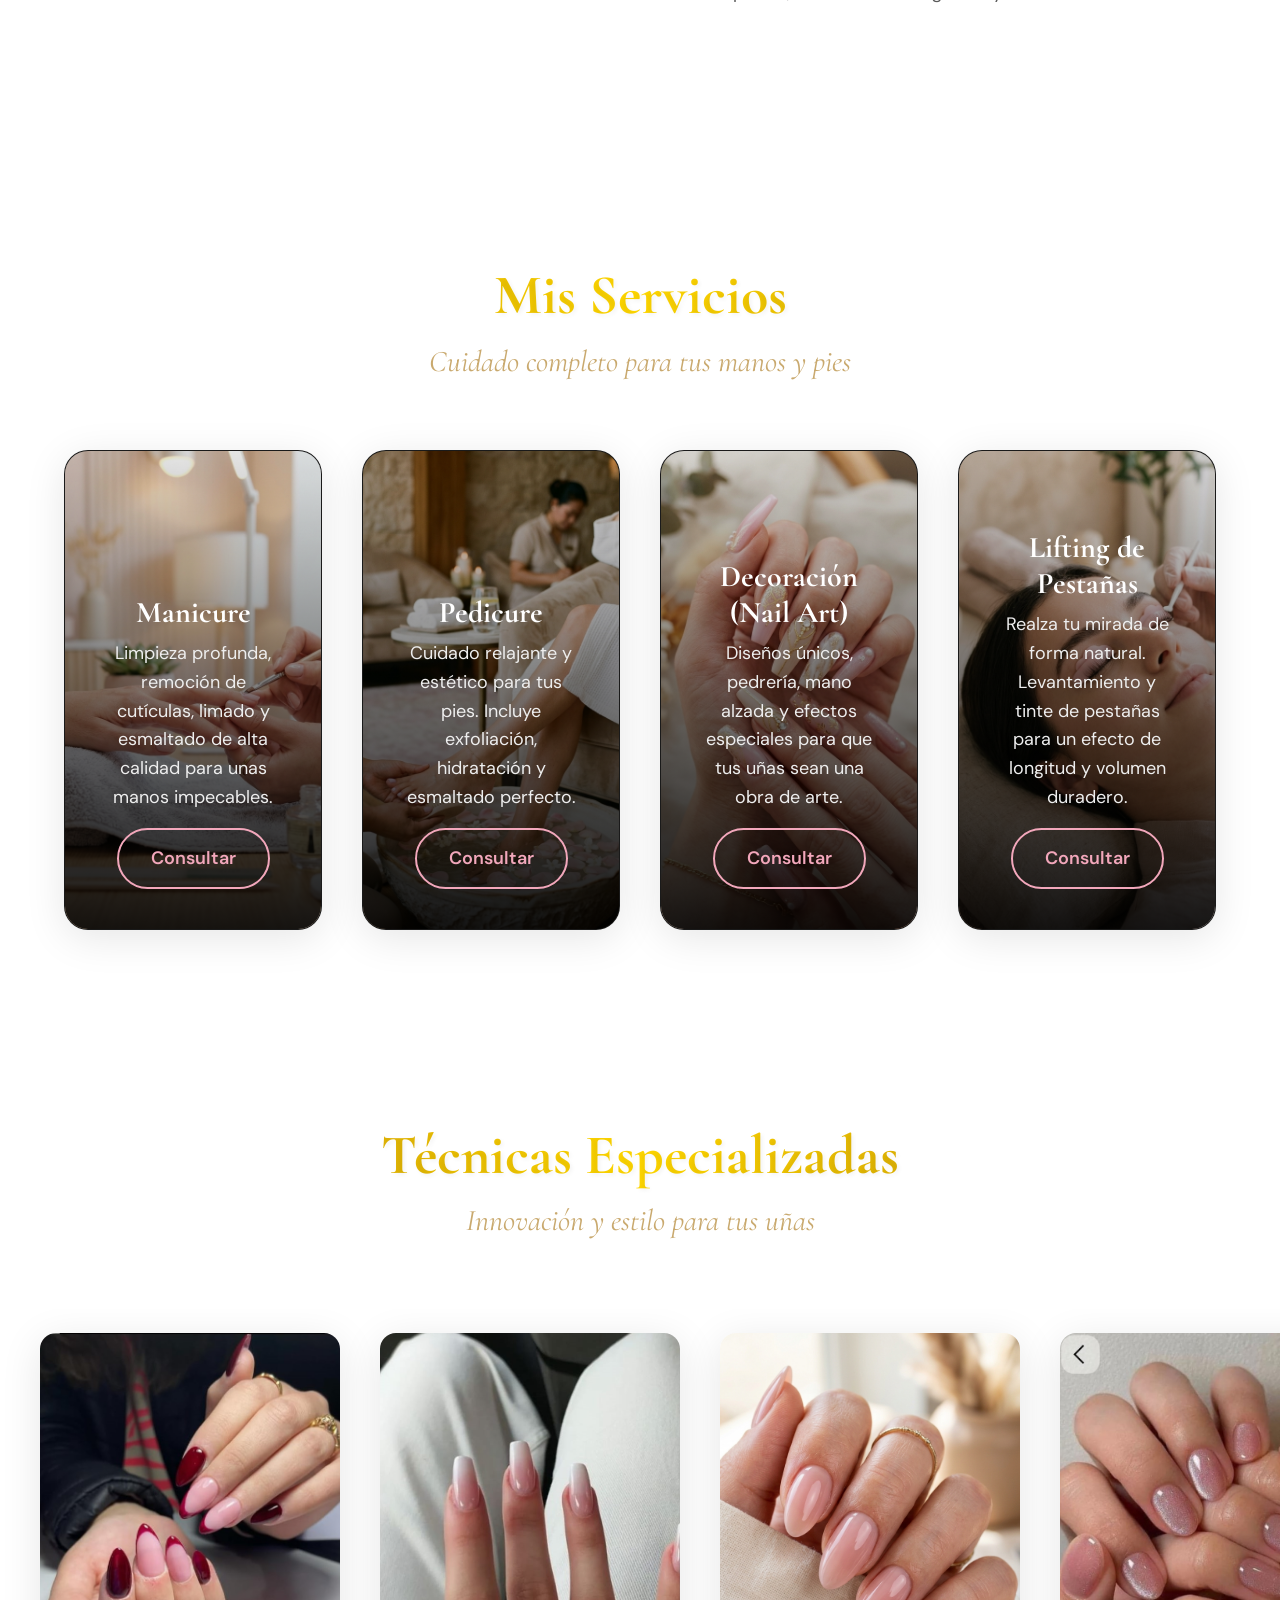
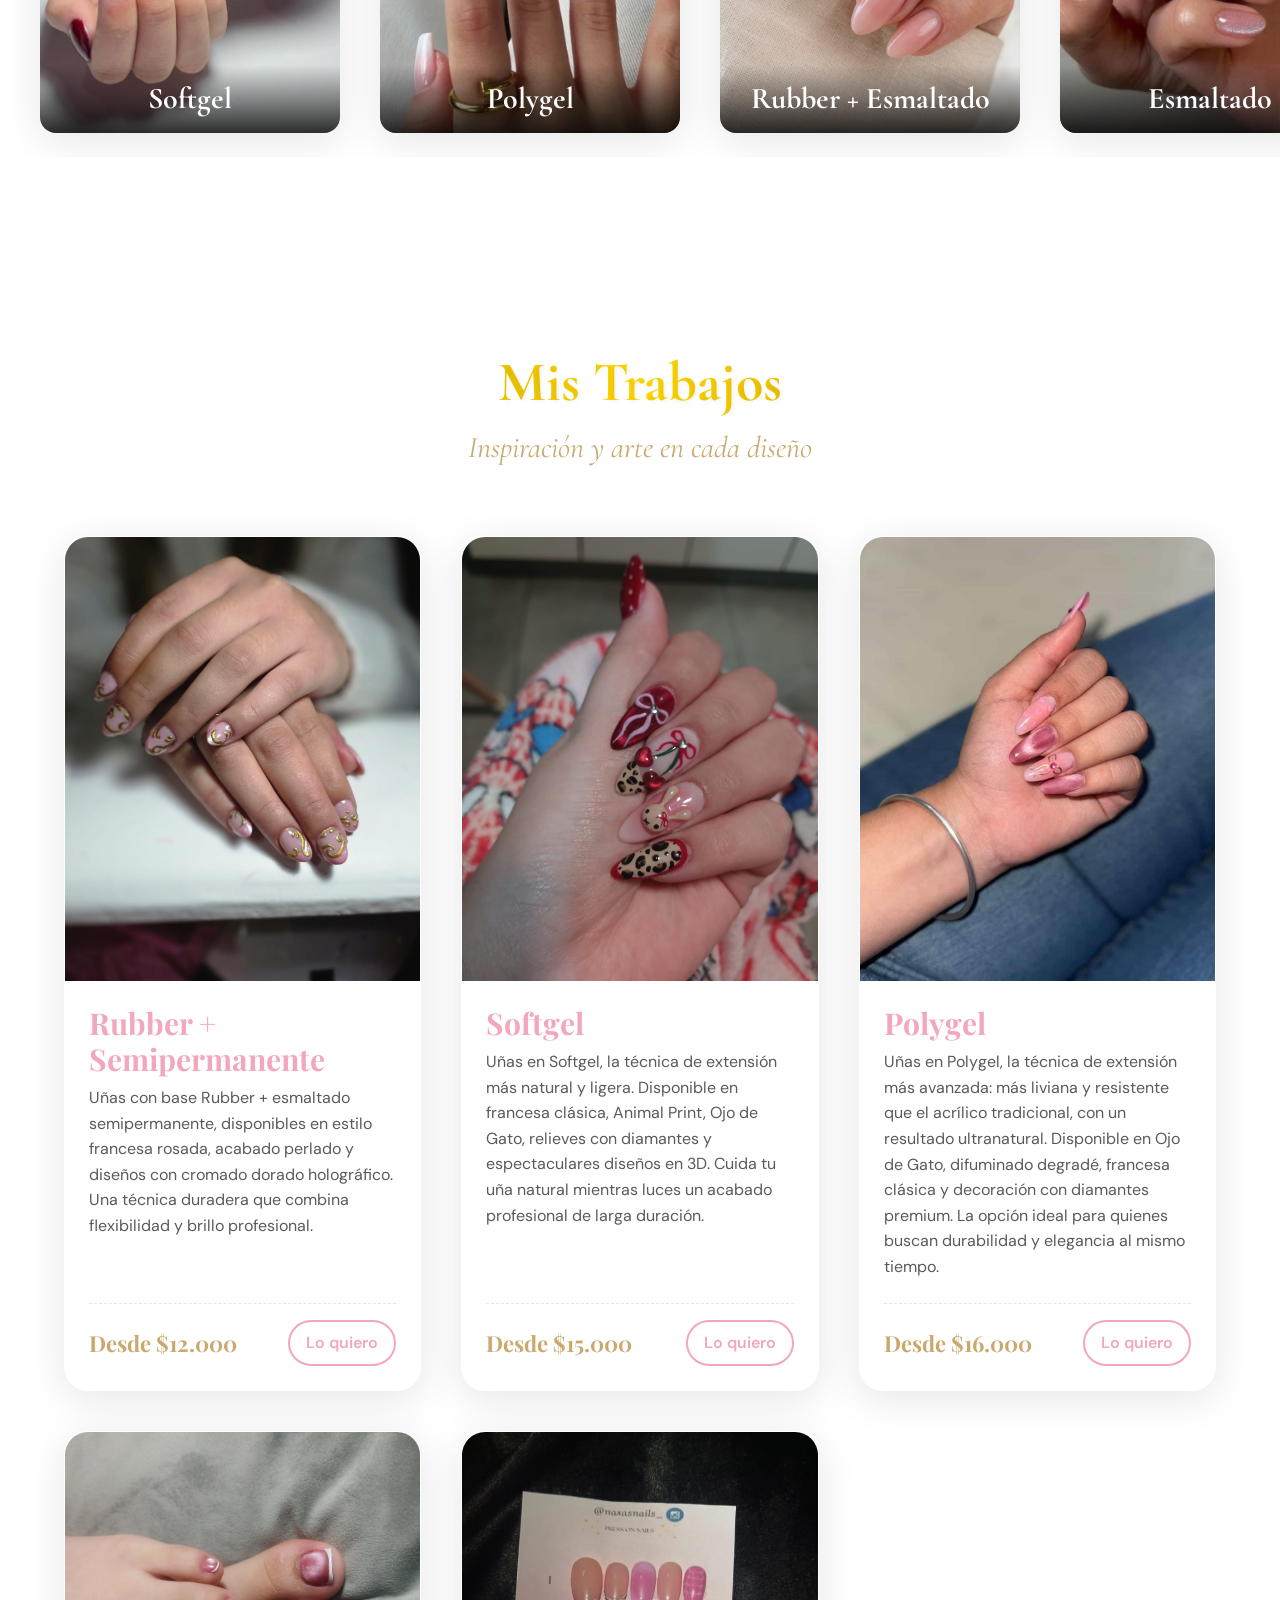
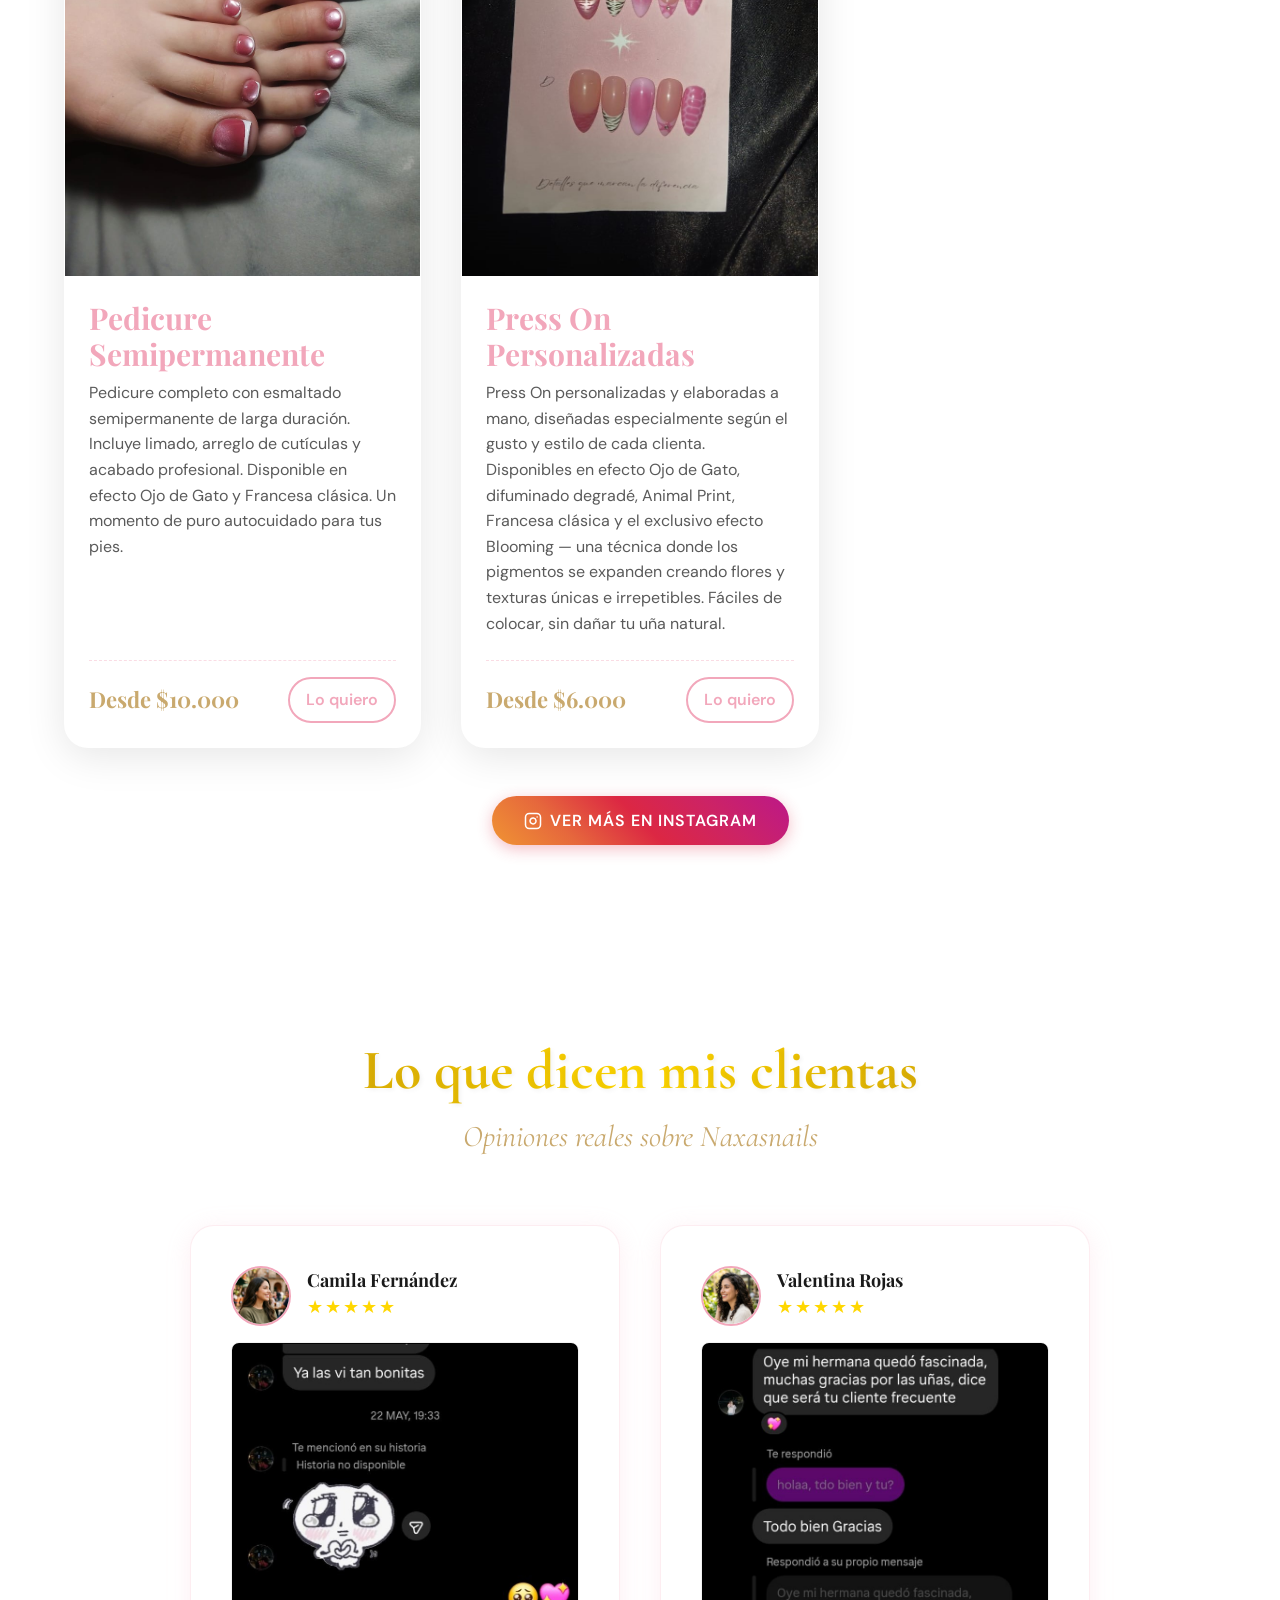
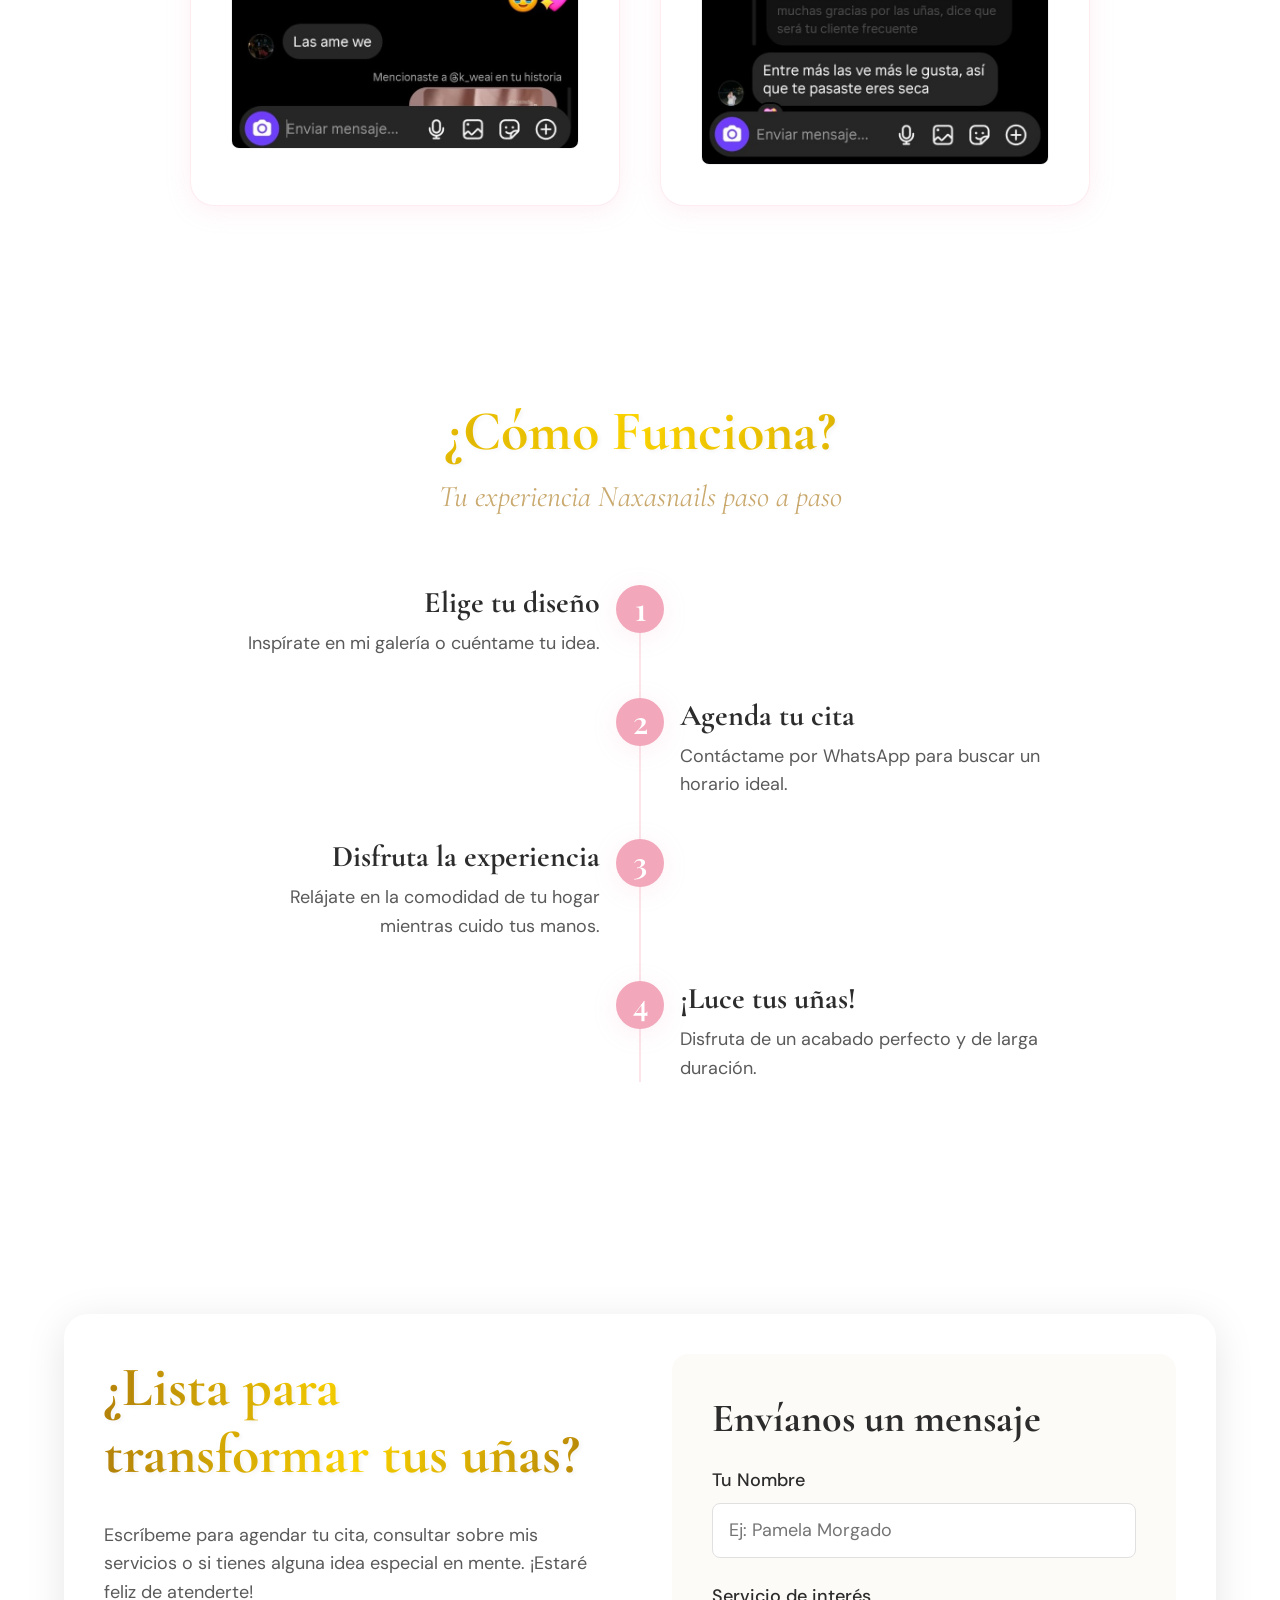
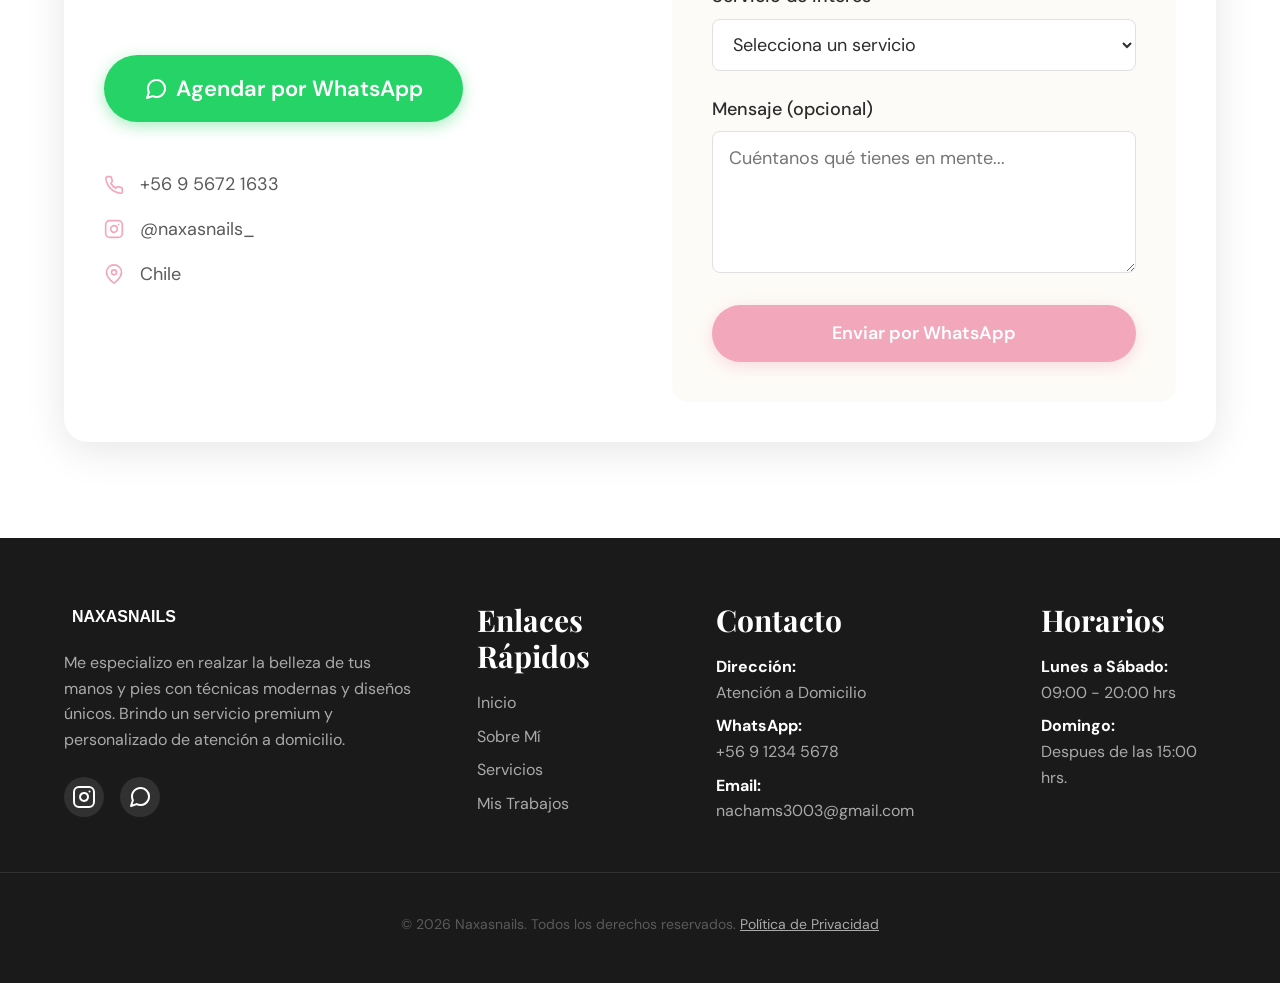
==== commit 78b91673: "Corregir estilo del subtitulo de Técnicas Especializadas para que coincida con los demás" ====
--- a/index.html
+++ b/index.html
@@ -195,7 +195,7 @@
             <div class="container">
                 <div class="section-header text-center reveal">
                     <h2 class="section-title">Técnicas Especializadas</h2>
-                    <p class="section-desc" style="color: var(--color-primary); font-weight: 600;">Innovación y estilo para tus uñas</p>
+                    <p class="section-desc">Innovación y estilo para tus uñas</p>
                 </div>
 
                 <div class="tecnicas__marquee">
--- a/css/styles.css
+++ b/css/styles.css
@@ -416,7 +416,7 @@
   min-height: 100vh;
   display: flex;
   align-items: center;
-  padding-top: 80px; /* Offset for header */
+  padding: 80px 0 var(--space-xl) 0; /* Offset for header and bottom padding for mobile spacing */
   overflow: hidden;
 }
 
@@ -629,25 +629,27 @@
   right: 50%;
   margin-left: -50vw;
   margin-right: -50vw;
-  overflow: hidden;
+  overflow-x: auto;
+  scrollbar-width: none; /* Firefox */
   padding: var(--space-md) 0;
+  cursor: grab;
+  user-select: none;
+  -webkit-overflow-scrolling: touch; /* Smooth iOS momentum scroll */
+}
+
+.tecnicas__marquee::-webkit-scrollbar {
+  display: none; /* Chrome, Safari, Edge */
+}
+
+.tecnicas__marquee.is-dragging {
+  cursor: grabbing;
 }
 
 .tecnicas__marquee-track {
   display: flex;
   gap: var(--space-lg);
   width: max-content;
-  animation: scrollMarquee 25s linear infinite;
   padding: 0 var(--space-lg);
-}
-
-.tecnicas__marquee-track:hover {
-  animation-play-state: paused;
-}
-
-@keyframes scrollMarquee {
-  0% { transform: translateX(0); }
-  100% { transform: translateX(calc(-50% - (var(--space-lg) / 2))); }
 }
 
 .tecnicas__marquee-track .flip-card {
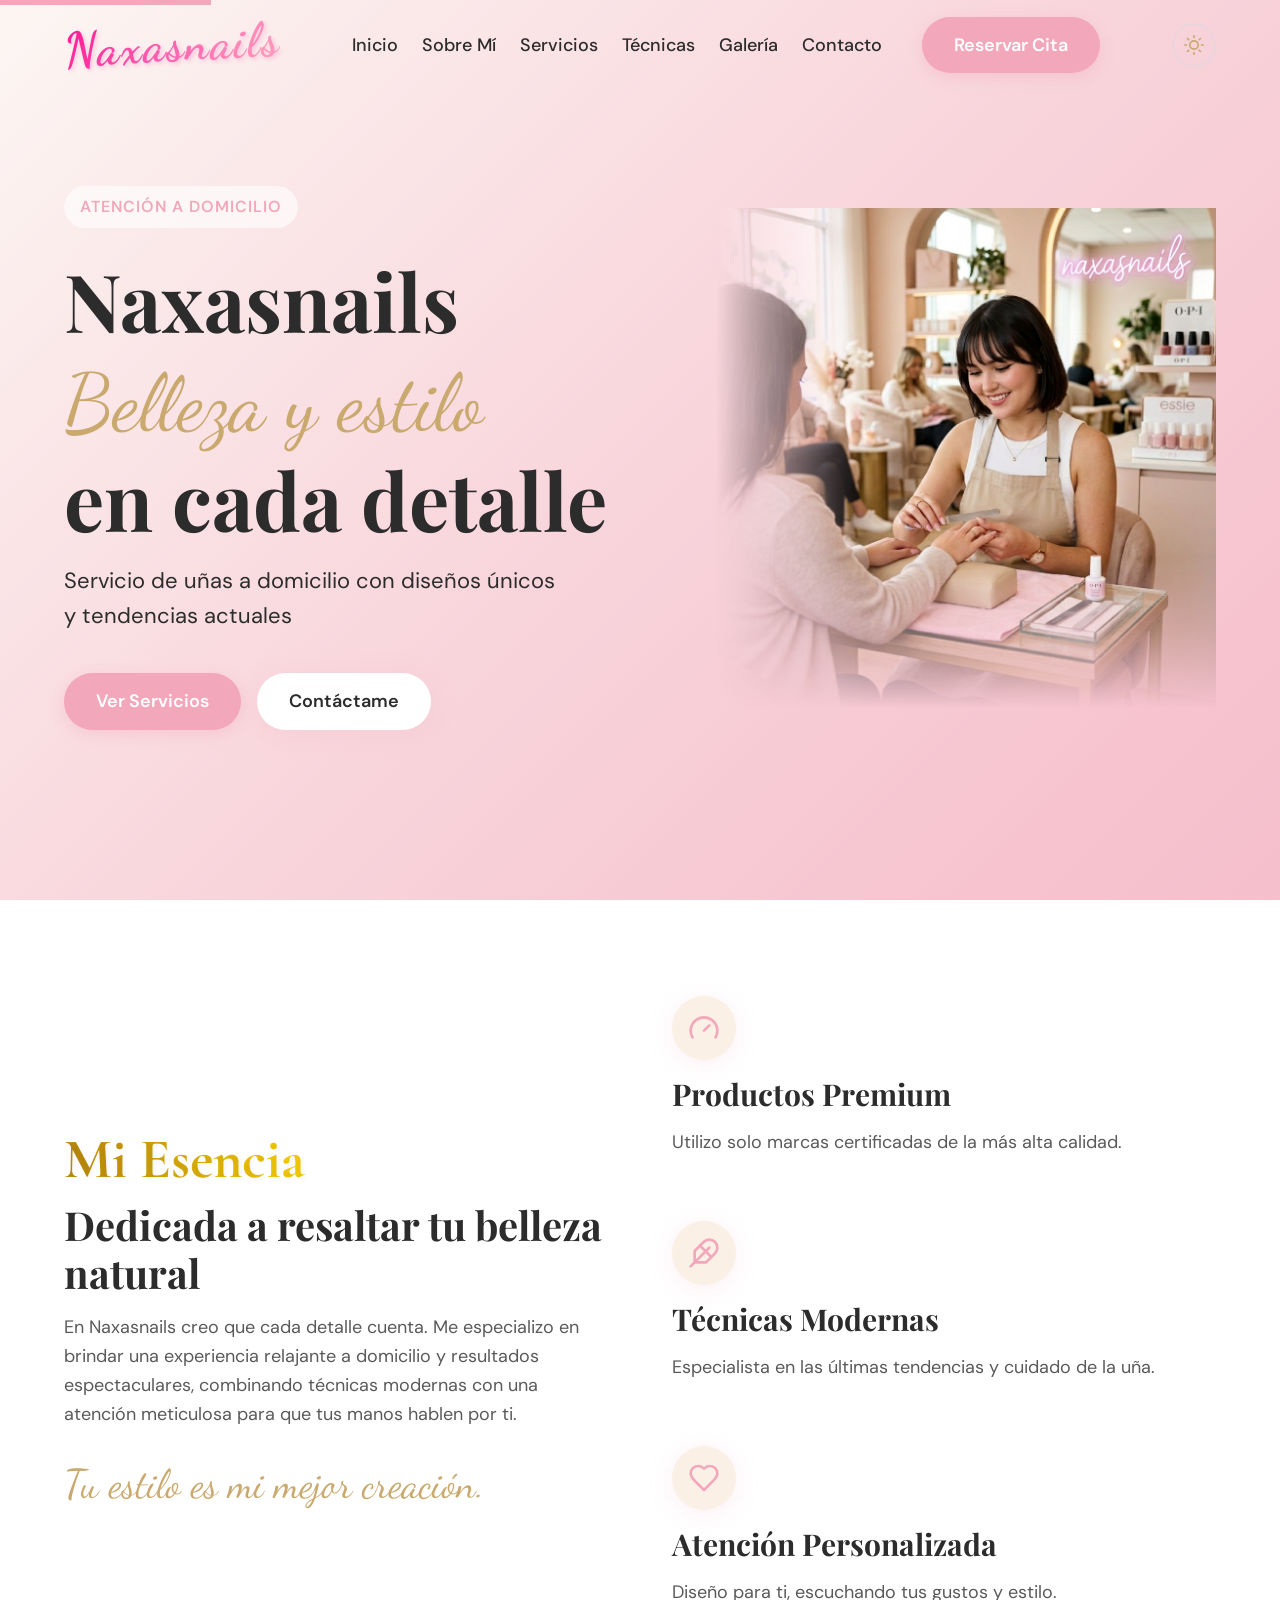
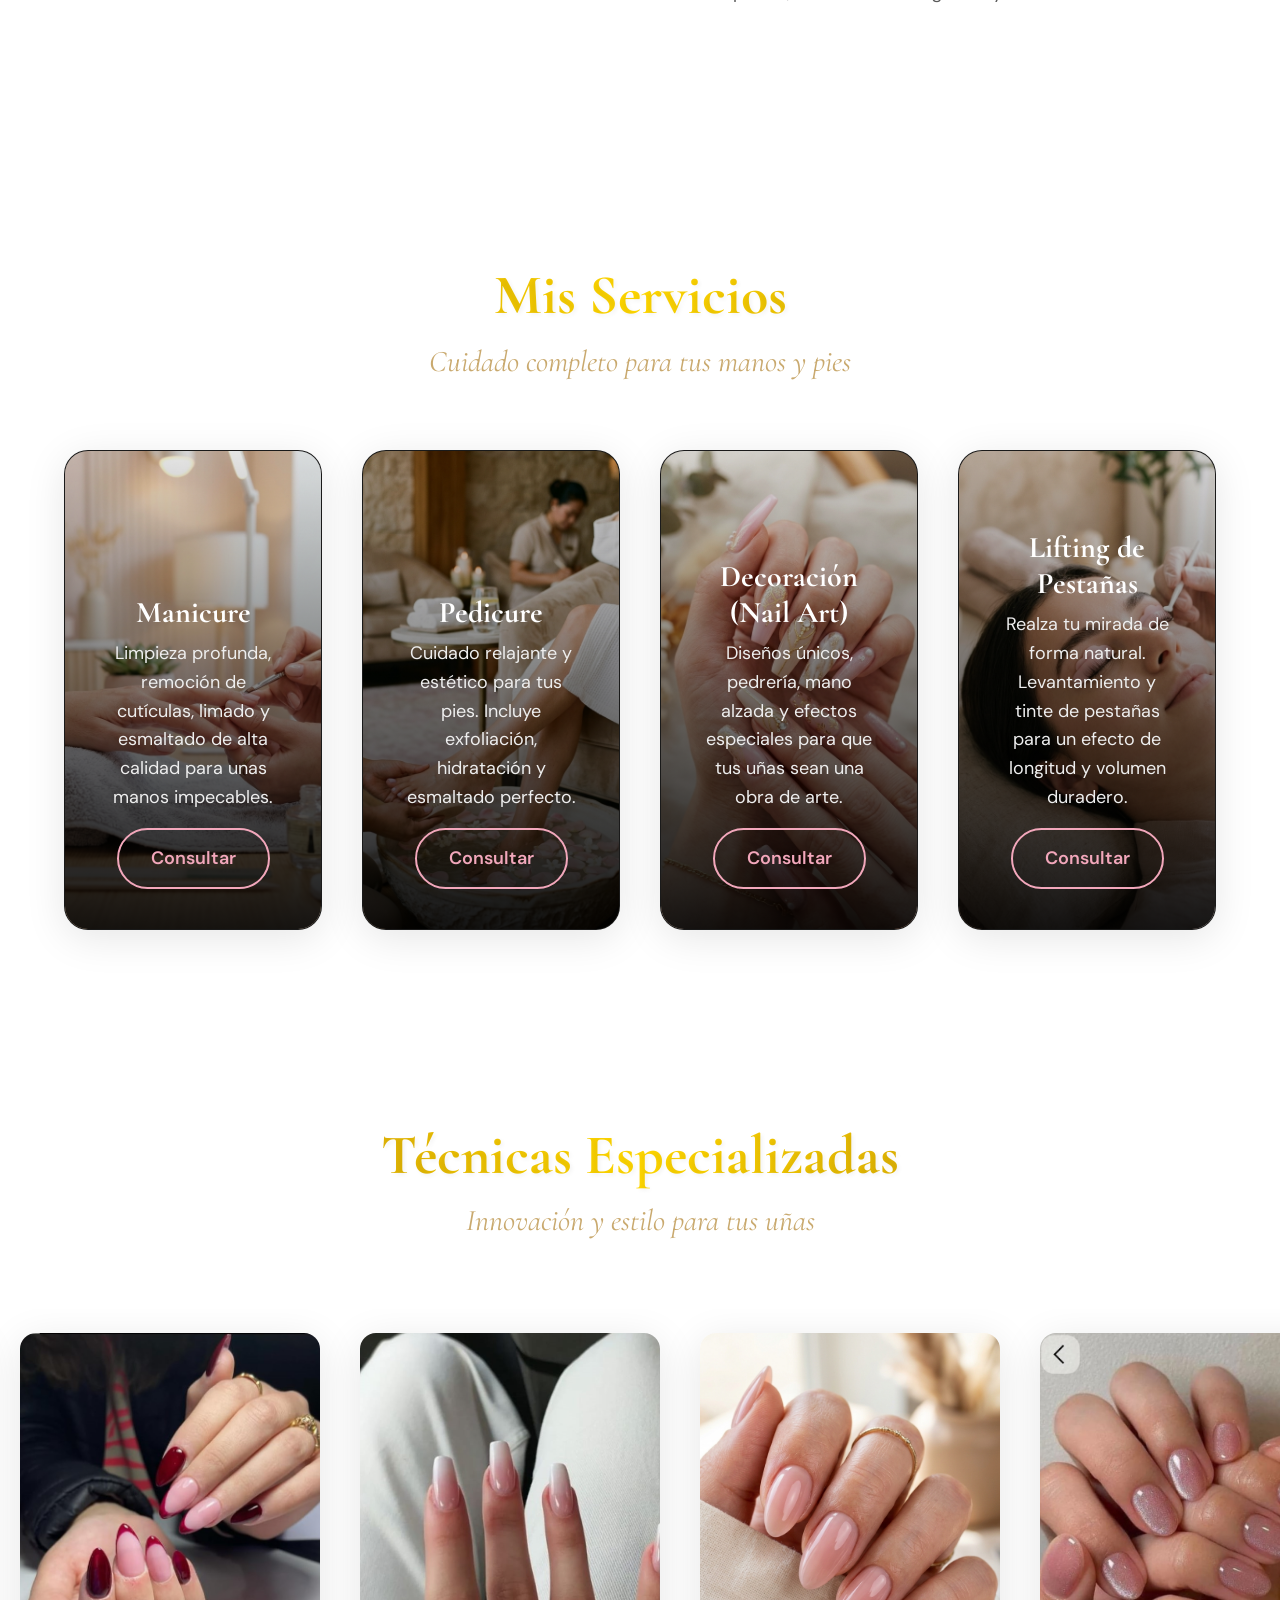
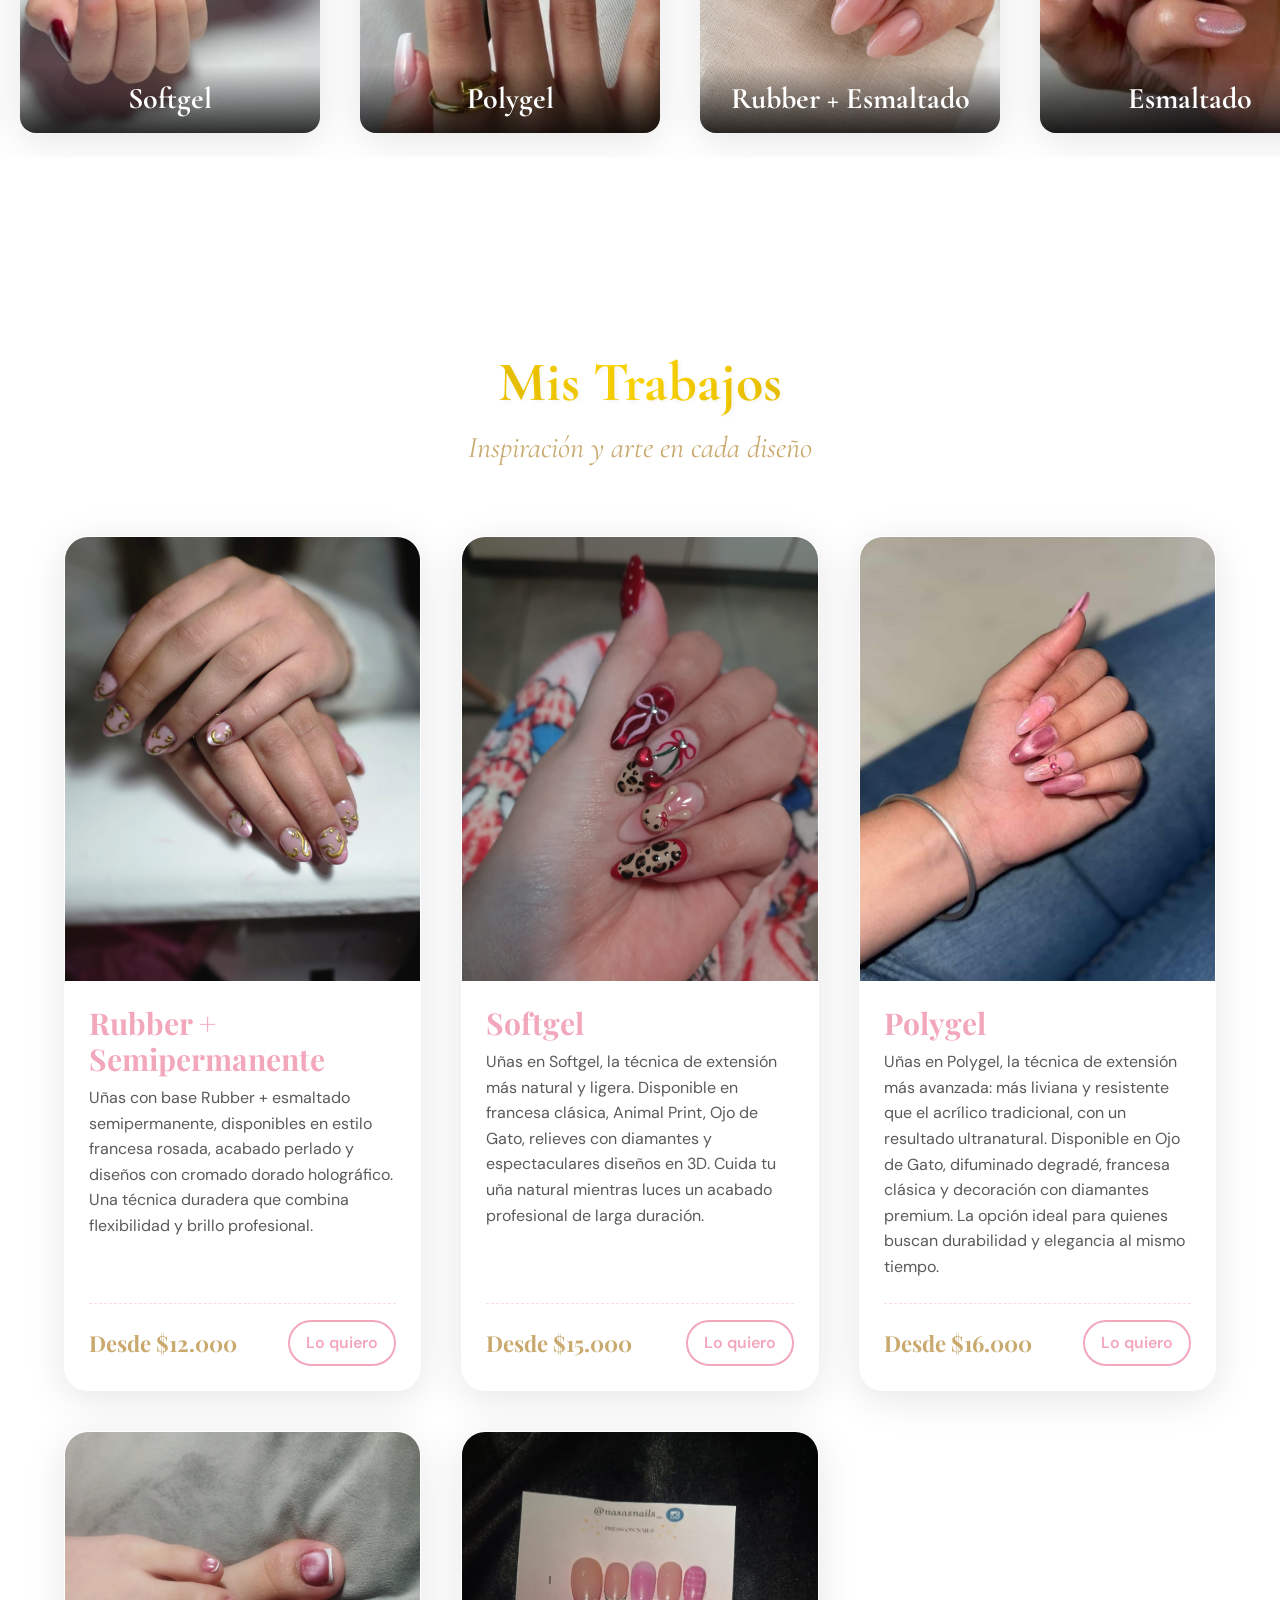
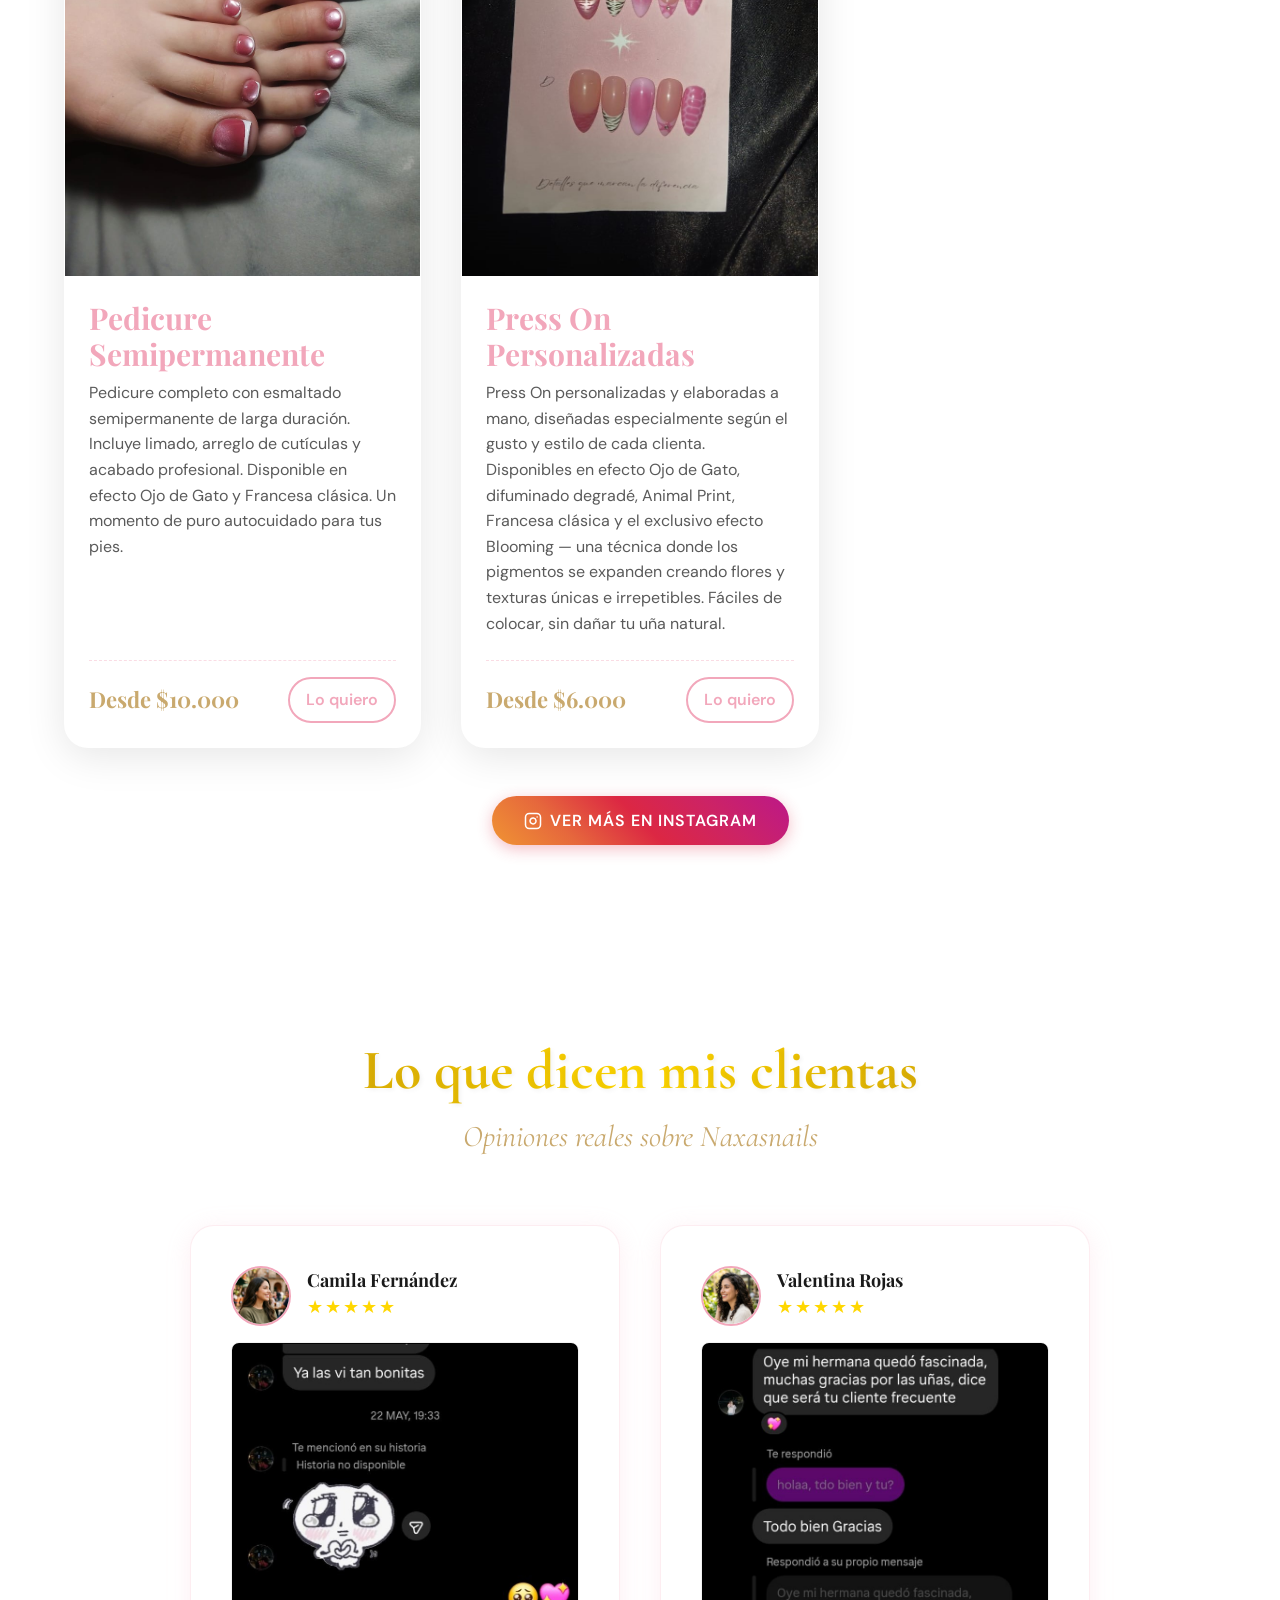
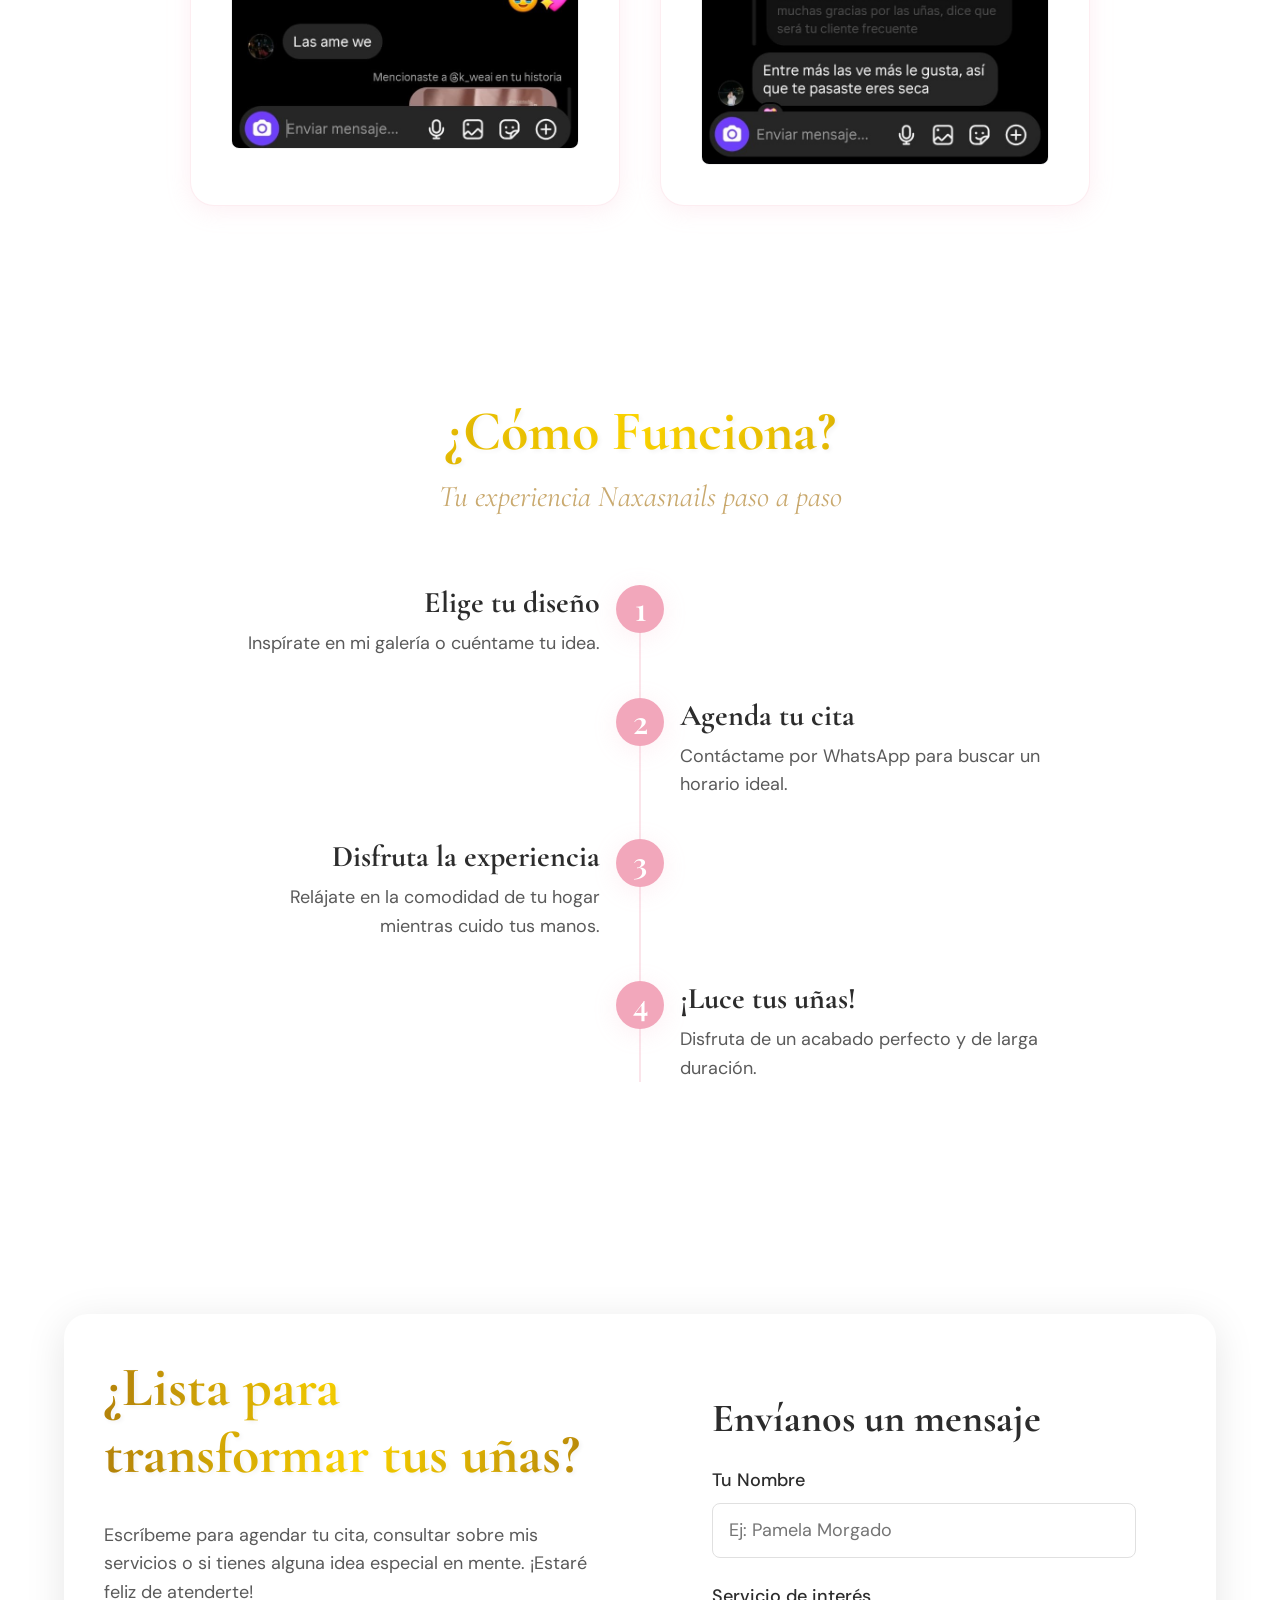
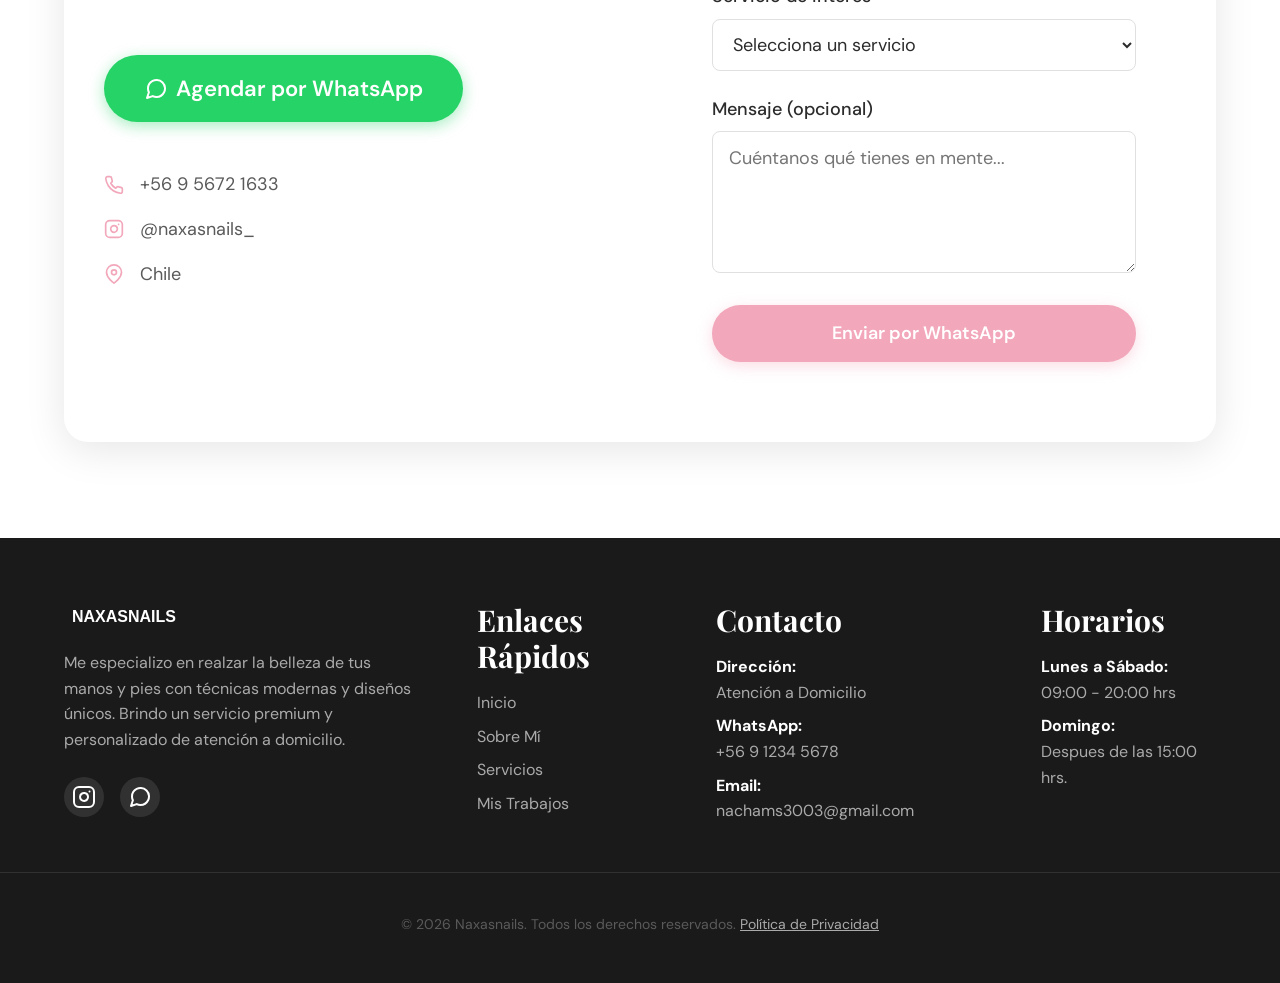
==== commit 7dc17dcd: "feat: Dark Mode emocional premium y boton Volver Arriba con anillo de progreso" ====
--- a/index.html
+++ b/index.html
@@ -1,5 +1,5 @@
 <!DOCTYPE html>
-<html lang="es">
+<html lang="es" data-theme="">
 <head>
     <meta charset="UTF-8">
     <meta name="viewport" content="width=device-width, initial-scale=1.0">
@@ -68,6 +68,32 @@
                 </ul>
                 <a href="#" class="btn btn--primary nav__cta js-whatsapp-link" data-message="Hola Naxasnails! Quisiera consultar disponibilidad y agendar una cita.">Reservar Cita</a>
             </nav>
+
+            <!-- Botón Toggle Modo Oscuro -->
+            <button
+                id="theme-toggle"
+                class="theme-toggle"
+                aria-label="Activar modo oscuro"
+                aria-pressed="false"
+                title="Cambiar entre modo claro y oscuro"
+            >
+                <!-- Ícono Sol (modo claro activo) -->
+                <svg class="theme-toggle__icon theme-toggle__icon--sun" aria-hidden="true" xmlns="http://www.w3.org/2000/svg" width="20" height="20" viewBox="0 0 24 24" fill="none" stroke="currentColor" stroke-width="2" stroke-linecap="round" stroke-linejoin="round">
+                    <circle cx="12" cy="12" r="5"/>
+                    <line x1="12" y1="1" x2="12" y2="3"/>
+                    <line x1="12" y1="21" x2="12" y2="23"/>
+                    <line x1="4.22" y1="4.22" x2="5.64" y2="5.64"/>
+                    <line x1="18.36" y1="18.36" x2="19.78" y2="19.78"/>
+                    <line x1="1" y1="12" x2="3" y2="12"/>
+                    <line x1="21" y1="12" x2="23" y2="12"/>
+                    <line x1="4.22" y1="19.78" x2="5.64" y2="18.36"/>
+                    <line x1="18.36" y1="5.64" x2="19.78" y2="4.22"/>
+                </svg>
+                <!-- Ícono Luna (modo oscuro activo) -->
+                <svg class="theme-toggle__icon theme-toggle__icon--moon" aria-hidden="true" xmlns="http://www.w3.org/2000/svg" width="20" height="20" viewBox="0 0 24 24" fill="none" stroke="currentColor" stroke-width="2" stroke-linecap="round" stroke-linejoin="round">
+                    <path d="M21 12.79A9 9 0 1 1 11.21 3 7 7 0 0 0 21 12.79z"/>
+                </svg>
+            </button>
         </div>
     </header>
 
@@ -602,9 +628,24 @@
         </div>
     </footer>
 
-    <!-- Botón Scroll to Top -->
-    <button id="back-to-top" class="back-to-top" aria-label="Volver arriba">
-        <svg xmlns="http://www.w3.org/2000/svg" width="24" height="24" viewBox="0 0 24 24" fill="none" stroke="currentColor" stroke-width="2" stroke-linecap="round" stroke-linejoin="round"><path d="m18 15-6-6-6 6"/></svg>
+    <!-- Botón Scroll to Top con Anillo de Progreso -->
+    <button
+        id="back-to-top"
+        class="back-to-top"
+        aria-label="Volver al inicio de la página"
+        title="Volver arriba"
+    >
+        <!-- Anillo SVG de progreso de lectura -->
+        <svg class="progress-ring" aria-hidden="true" viewBox="0 0 56 56" xmlns="http://www.w3.org/2000/svg">
+            <!-- Pista de fondo -->
+            <circle class="progress-ring__bg" cx="28" cy="28" r="25"/>
+            <!-- Pista de progreso (animada por JS) -->
+            <circle class="progress-ring__track" id="progress-ring-track" cx="28" cy="28" r="25"/>
+        </svg>
+        <!-- Círculo interior con la flecha -->
+        <span class="back-to-top__arrow" aria-hidden="true">
+            <svg xmlns="http://www.w3.org/2000/svg" width="16" height="16" viewBox="0 0 24 24" fill="none" stroke="currentColor" stroke-width="2.5" stroke-linecap="round" stroke-linejoin="round"><path d="m18 15-6-6-6 6"/></svg>
+        </span>
     </button>
 
     <!-- Modal Lightbox Galería -->
--- a/css/styles.css
+++ b/css/styles.css
@@ -10,7 +10,7 @@
    VARIABLES
    ========================================================================== */
 :root {
-  /* Colors */
+  /* Colors - Light Mode */
   --color-primary    : #F2A7BB;
   --color-secondary  : #FAF0E6;
   --color-accent     : #C9A96E;
@@ -20,6 +20,18 @@
   --color-white      : #FFFFFF;
   --color-dark       : #1A1A1A;
   --color-mauve      : #C9A0B4;
+
+  /* Theme-aware semantic tokens (default: light) */
+  --theme-bg-body    : #FDFBF7;
+  --theme-bg-alt     : #FAF0E6;
+  --theme-surface    : #FFFFFF;
+  --theme-text       : #2C2C2C;
+  --theme-text-soft  : #5A5A5A;
+  --theme-border     : #E8D5DE;
+  --theme-header-bg  : rgba(253, 251, 247, 0.85);
+  --theme-card-bg    : #FFFFFF;
+  --theme-input-bg   : #FFFFFF;
+  --theme-input-border : #E0E0E0;
 
   /* Typography (Fluid) */
   --font-display : 'Playfair Display', serif;
@@ -69,6 +81,35 @@
   padding: 0;
 }
 
+/* ==========================================================================
+   DARK MODE — Paleta Emocional Premium
+   Psicología del color: Carbones cálidos + violetas profundos + oro cobrizo
+   Transmite: lujo íntimo, relajación nocturna, exclusividad de spa.
+   ========================================================================== */
+[data-theme="dark"] {
+  /* Redefinición de tokens semánticos en modo oscuro */
+  --theme-bg-body    : #1C1820;   /* Carbón cálido con tinte violeta: intimidad */
+  --theme-bg-alt     : #241F2D;   /* Violeta muy oscuro: profundidad y misterio */
+  --theme-surface    : #2D2635;   /* Superficie elevada: separación sutil */
+  --theme-text       : #F0E8F4;   /* Blanco lavanda: más suave que el blanco puro */
+  --theme-text-soft  : #B8A8C8;   /* Malva claro: legibilidad elegante */
+  --theme-border     : #3D3350;   /* Violeta oscuro para bordes */
+  --theme-header-bg  : rgba(28, 24, 32, 0.92); /* Header oscuro translúcido */
+  --theme-card-bg    : #2A2335;   /* Tarjetas con tono violeta cálido */
+  --theme-input-bg   : #241F2D;
+  --theme-input-border : #4A3D5C;
+
+  /* Acentos dorados/cobrizos: contraste premium con el fondo oscuro */
+  --color-accent     : #D4A853;   /* Oro más cálido y luminoso en dark */
+  --color-primary    : #D4809A;   /* Rosa apagado-mauve: más elegante en oscuro */
+  --color-text       : #F0E8F4;
+  --color-text-soft  : #B8A8C8;
+  --color-white      : #F0E8F4;
+  --color-bg         : #1C1820;
+  --shadow-card      : 0 8px 40px rgba(0,0,0,0.45);
+  --shadow-soft      : 0 4px 24px rgba(212,168,83,0.12);
+}
+
 html {
   scroll-behavior: smooth; /* Enhances smooth scroll for anchor links */
   cursor: url('../images/heart-cursor.svg') 16 8, auto;
@@ -77,7 +118,7 @@
 body {
   font-family: var(--font-body);
   font-size: var(--fs-base);
-  color: var(--color-text);
+  color: var(--theme-text);
   background: linear-gradient(-45deg, #FDFBF7, #f7cddb, #FDFBF7, #f2a7bb);
   background-size: 300% 300%;
   background-attachment: fixed;
@@ -85,6 +126,23 @@
   line-height: 1.6;
   overflow-x: hidden;
   -webkit-font-smoothing: antialiased;
+  /* Transición suave al cambiar de tema */
+  transition: background-color 0.5s ease, color 0.5s ease;
+}
+
+/* Fondo dinámico en Dark Mode */
+[data-theme="dark"] body {
+  background: linear-gradient(-45deg, #1C1820, #241F2D, #2D2635, #1A1522);
+  background-size: 300% 300%;
+  background-attachment: fixed;
+  animation: gradientFlowDark 20s ease infinite;
+  color: var(--theme-text);
+}
+
+@keyframes gradientFlowDark {
+  0% { background-position: 0% 50%; }
+  50% { background-position: 100% 50%; }
+  100% { background-position: 0% 50%; }
 }
 
 @keyframes gradientFlow {
@@ -149,7 +207,7 @@
   font-family: var(--font-display);
   line-height: 1.2;
   margin-bottom: var(--space-sm);
-  color: var(--color-text);
+  color: var(--theme-text);
 }
 
 h1 { font-size: var(--fs-hero); }
@@ -159,7 +217,7 @@
 
 p {
   margin-bottom: var(--space-md);
-  color: var(--color-text-soft);
+  color: var(--theme-text-soft);
 }
 
 .text-accent {
@@ -231,7 +289,7 @@
 }
 
 .header.scrolled {
-  background: rgba(253, 251, 247, 0.85);
+  background: var(--theme-header-bg);
   backdrop-filter: blur(12px);
   -webkit-backdrop-filter: blur(12px);
   box-shadow: var(--shadow-soft);
@@ -274,11 +332,76 @@
   z-index: 1001;
 }
 
+/* ─── Dark Mode Theme Toggle Button ─── */
+.theme-toggle {
+  display: flex;
+  align-items: center;
+  justify-content: center;
+  width: 44px;
+  height: 44px;
+  border-radius: 50%;
+  background: transparent;
+  border: 2px solid var(--theme-border);
+  cursor: pointer;
+  transition: var(--transition);
+  position: relative;
+  overflow: hidden;
+  flex-shrink: 0;
+}
+
+.theme-toggle:hover {
+  background: var(--color-primary);
+  border-color: var(--color-primary);
+  transform: rotate(20deg) scale(1.1);
+}
+
+.theme-toggle__icon {
+  width: 20px;
+  height: 20px;
+  transition: opacity 0.3s ease, transform 0.4s cubic-bezier(0.34, 1.56, 0.64, 1);
+  position: absolute;
+}
+
+/* Sol: visible en modo claro */
+.theme-toggle__icon--sun {
+  opacity: 1;
+  transform: rotate(0deg) scale(1);
+  color: var(--color-accent);
+}
+
+/* Luna: oculta en modo claro */
+.theme-toggle__icon--moon {
+  opacity: 0;
+  transform: rotate(-90deg) scale(0.5);
+  color: var(--theme-text);
+}
+
+/* En modo oscuro: invertir */
+[data-theme="dark"] .theme-toggle__icon--sun {
+  opacity: 0;
+  transform: rotate(90deg) scale(0.5);
+}
+
+[data-theme="dark"] .theme-toggle__icon--moon {
+  opacity: 1;
+  transform: rotate(0deg) scale(1);
+}
+
+[data-theme="dark"] .theme-toggle {
+  border-color: var(--color-accent);
+}
+
+[data-theme="dark"] .theme-toggle:hover {
+  background: var(--color-accent);
+  border-color: var(--color-accent);
+}
+/* ─────────────────────────────────────── */
+
 .hamburger {
   display: block;
   width: 24px;
   height: 2px;
-  background-color: var(--color-text);
+  background-color: var(--theme-text);
   position: absolute;
   top: 50%;
   left: 50%;
@@ -292,7 +415,7 @@
   position: absolute;
   width: 24px;
   height: 2px;
-  background-color: var(--color-text);
+  background-color: var(--theme-text);
   transition: var(--transition);
 }
 
@@ -338,8 +461,8 @@
 }
 
 .btn--secondary {
-  background-color: var(--color-white);
-  color: var(--color-text);
+  background-color: var(--theme-surface);
+  color: var(--theme-text);
   box-shadow: var(--shadow-soft);
 }
 .btn--secondary:hover {
@@ -980,7 +1103,7 @@
 }
 
 .form {
-  background-color: var(--color-bg);
+  background-color: var(--theme-surface);
   padding: var(--space-lg);
   border-radius: var(--radius-md);
 }
@@ -1001,14 +1124,19 @@
   color: var(--color-text);
 }
 
+.form__group label {
+  color: var(--theme-text);
+}
+
 .form__group input,
 .form__group select,
 .form__group textarea {
   width: 100%;
   padding: 12px 16px;
-  border: 1px solid #E0E0E0;
+  border: 1px solid var(--theme-input-border);
   border-radius: var(--radius-sm);
-  background-color: var(--color-white);
+  background-color: var(--theme-input-bg);
+  color: var(--theme-text);
   transition: var(--transition);
 }
 
@@ -1154,15 +1282,13 @@
   transform: scale(1);
 }
 
-/* Back to Top */
+/* Back to Top — con anillo de progreso de scroll */
 .back-to-top {
   position: fixed;
   bottom: 20px;
   right: 20px;
-  width: 48px;
-  height: 48px;
-  background-color: var(--color-primary);
-  color: var(--color-white);
+  width: 56px;
+  height: 56px;
   border-radius: 50%;
   display: flex;
   align-items: center;
@@ -1172,8 +1298,9 @@
   opacity: 0;
   visibility: hidden;
   transform: translateY(20px);
-  transition: var(--transition);
-  box-shadow: var(--shadow-card);
+  transition: opacity 0.3s ease, visibility 0.3s ease, transform 0.3s ease, box-shadow 0.3s ease;
+  background: transparent;
+  padding: 0;
 }
 
 .back-to-top.visible {
@@ -1182,8 +1309,73 @@
   transform: translateY(0);
 }
 
-.back-to-top:hover {
-  background-color: var(--color-dark);
+.back-to-top:hover .back-to-top__arrow {
+  background-color: var(--color-accent);
+}
+
+.back-to-top:hover .progress-ring__track {
+  stroke: var(--color-accent);
+}
+
+/* SVG del anillo de progreso (contenedor externo) */
+.progress-ring {
+  position: absolute;
+  top: 0;
+  left: 0;
+  width: 100%;
+  height: 100%;
+  transform: rotate(-90deg); /* Empieza desde las 12 en punto */
+  pointer-events: none;
+}
+
+/* Pista de fondo del anillo */
+.progress-ring__bg {
+  fill: none;
+  stroke: rgba(242,167,187,0.2);
+  stroke-width: 3;
+}
+
+/* Pista de progreso activa */
+.progress-ring__track {
+  fill: none;
+  stroke: var(--color-primary);
+  stroke-width: 3;
+  stroke-linecap: round;
+  /* stroke-dasharray y stroke-dashoffset se calculan desde JS */
+  transition: stroke-dashoffset 0.15s linear, stroke 0.3s ease;
+}
+
+[data-theme="dark"] .progress-ring__track {
+  stroke: var(--color-accent);
+}
+
+[data-theme="dark"] .progress-ring__bg {
+  stroke: rgba(212,168,83,0.15);
+}
+
+/* Círculo de fondo del botón (la pastilla interior) */
+.back-to-top__arrow {
+  width: 40px;
+  height: 40px;
+  border-radius: 50%;
+  background-color: var(--color-primary);
+  color: var(--color-white);
+  display: flex;
+  align-items: center;
+  justify-content: center;
+  position: relative;
+  z-index: 1;
+  box-shadow: var(--shadow-soft);
+  transition: background-color 0.3s ease, transform 0.3s ease;
+}
+
+[data-theme="dark"] .back-to-top__arrow {
+  background-color: var(--color-accent);
+  color: #1C1820;
+}
+
+.back-to-top:hover .back-to-top__arrow {
+  transform: scale(1.1);
 }
 
 /* ==========================================================================
